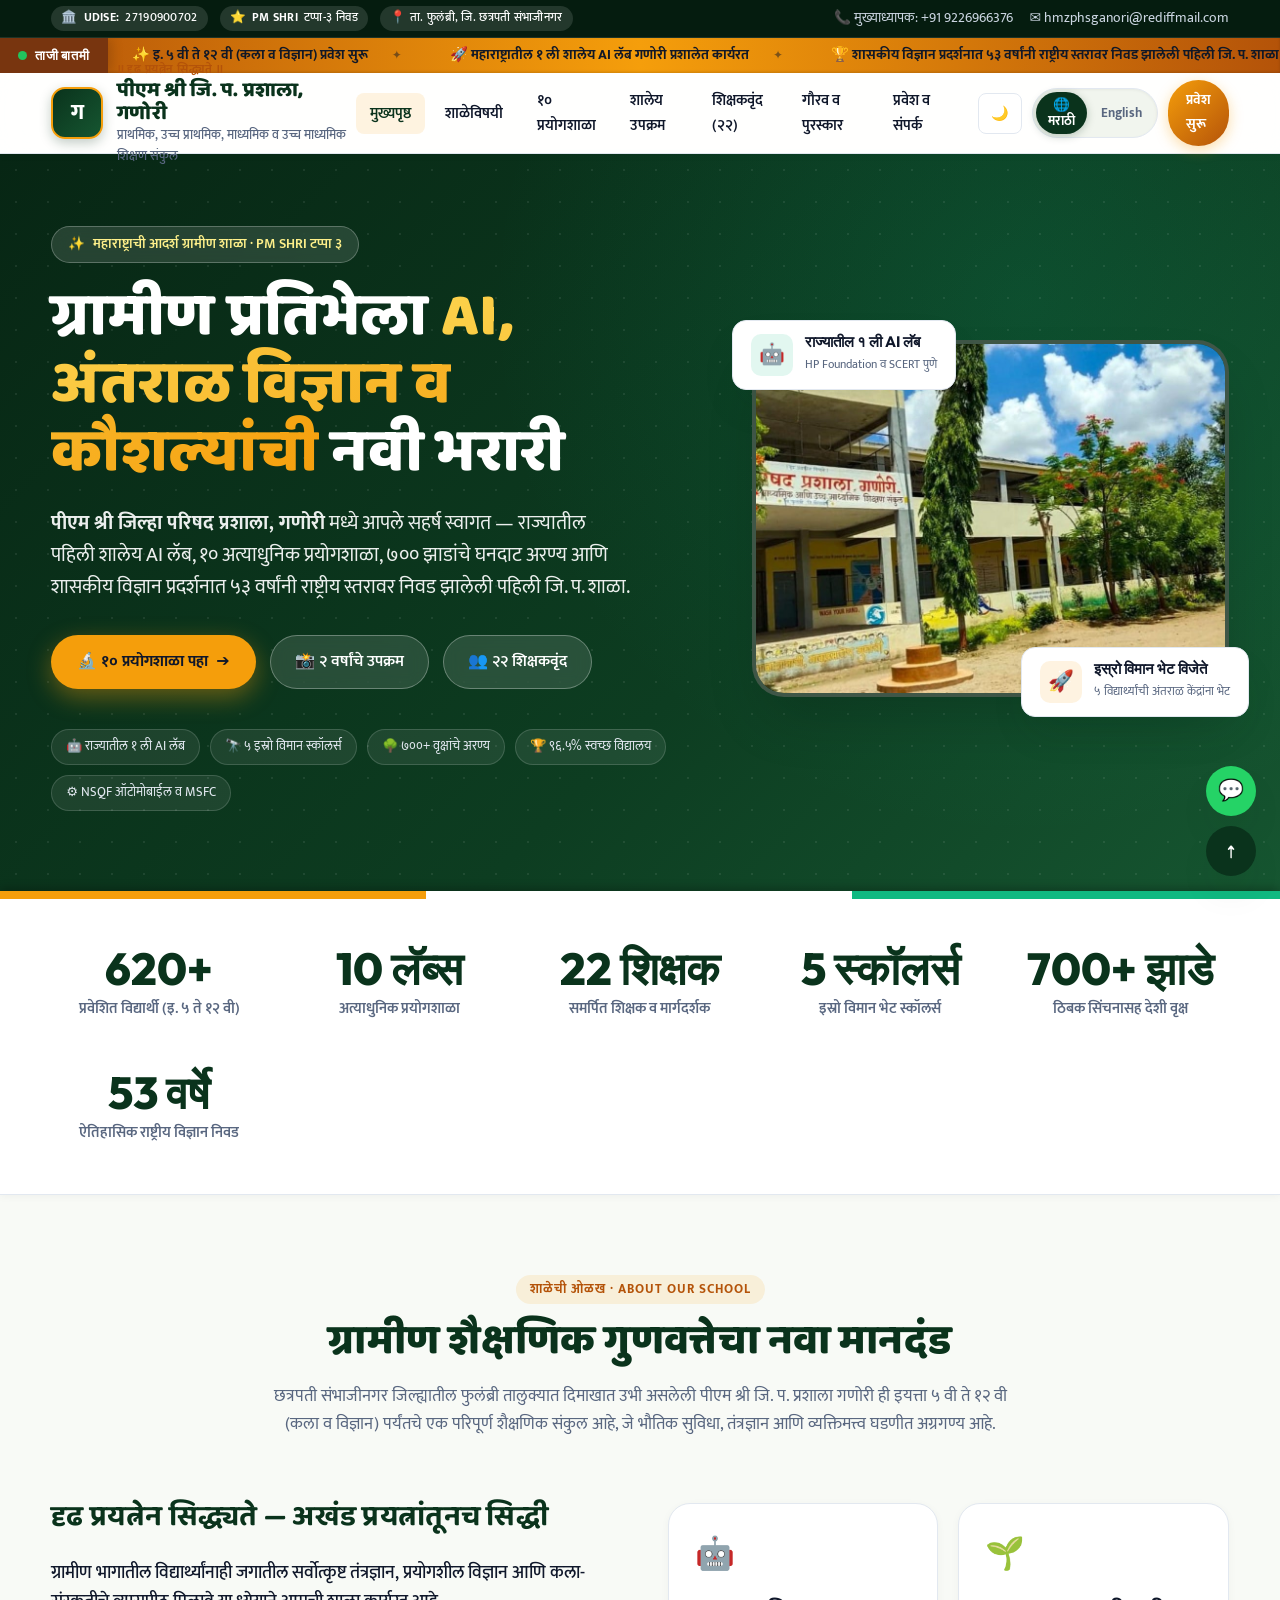
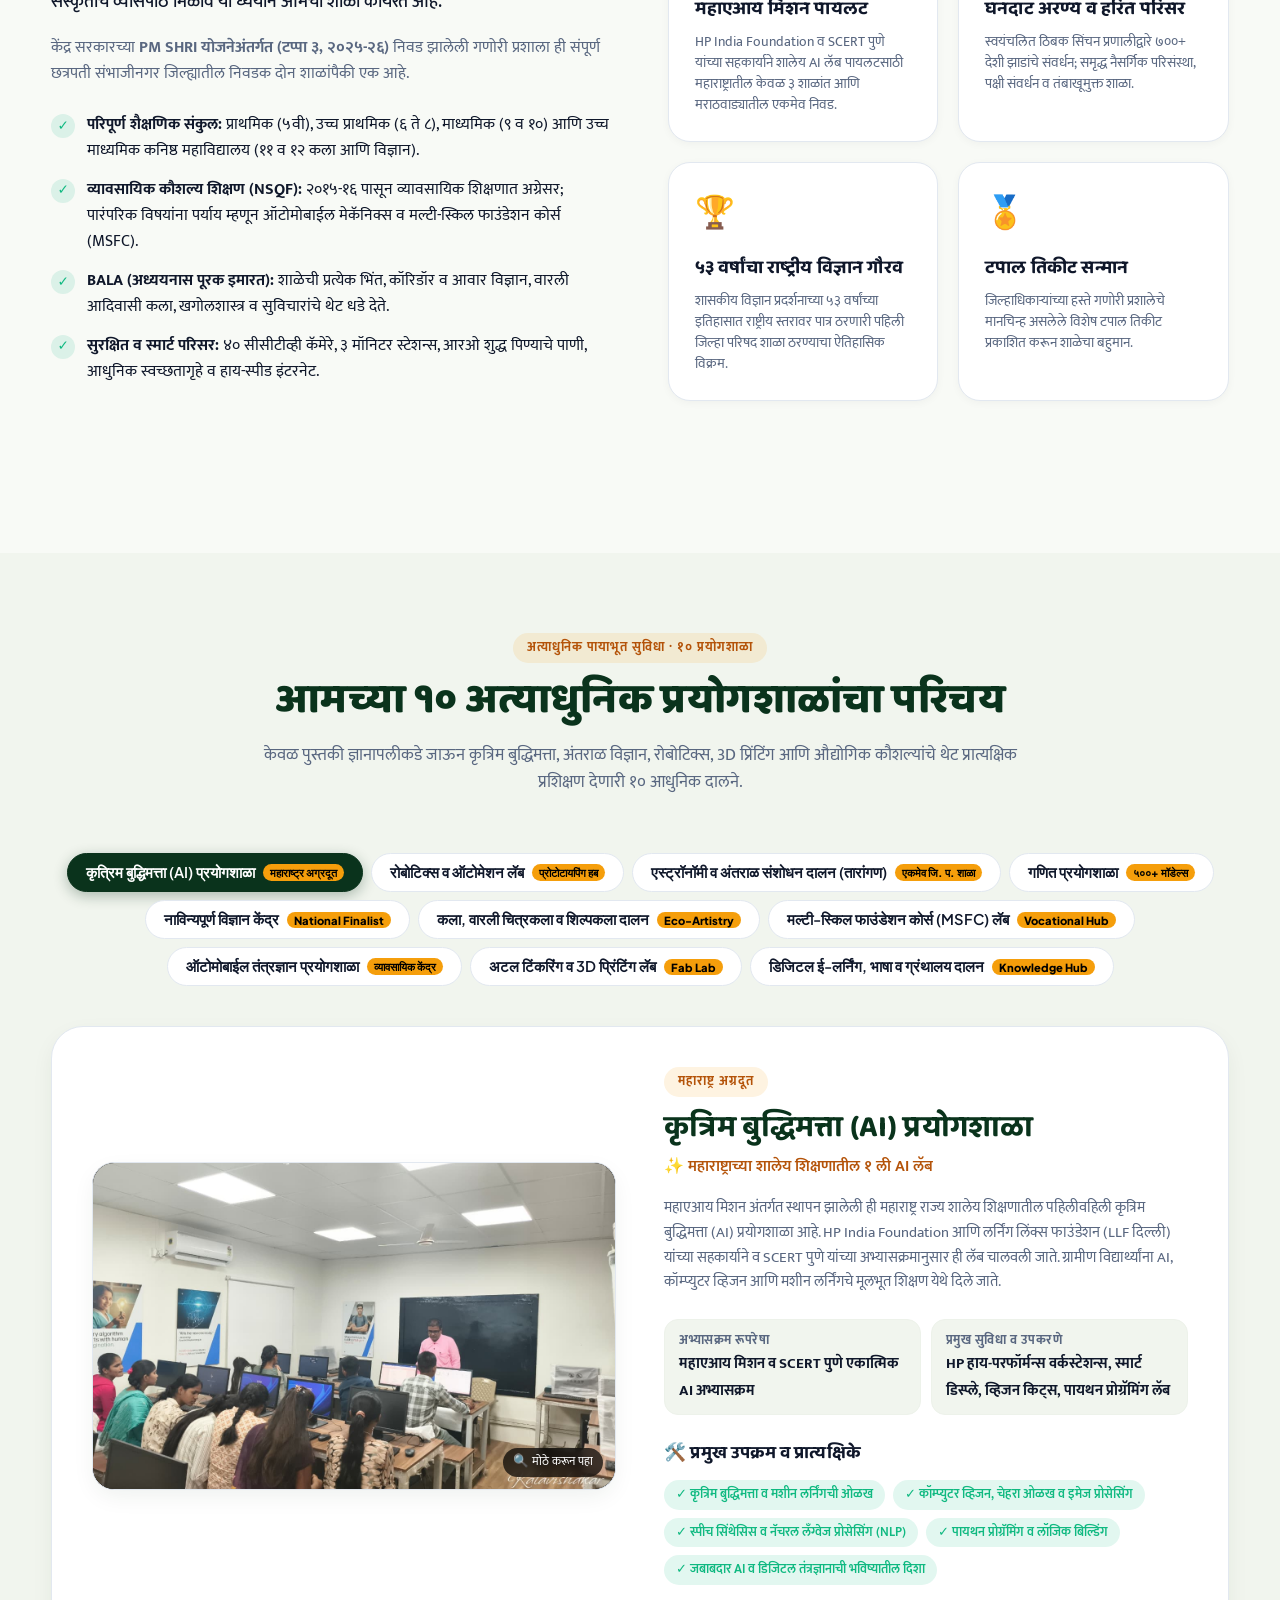
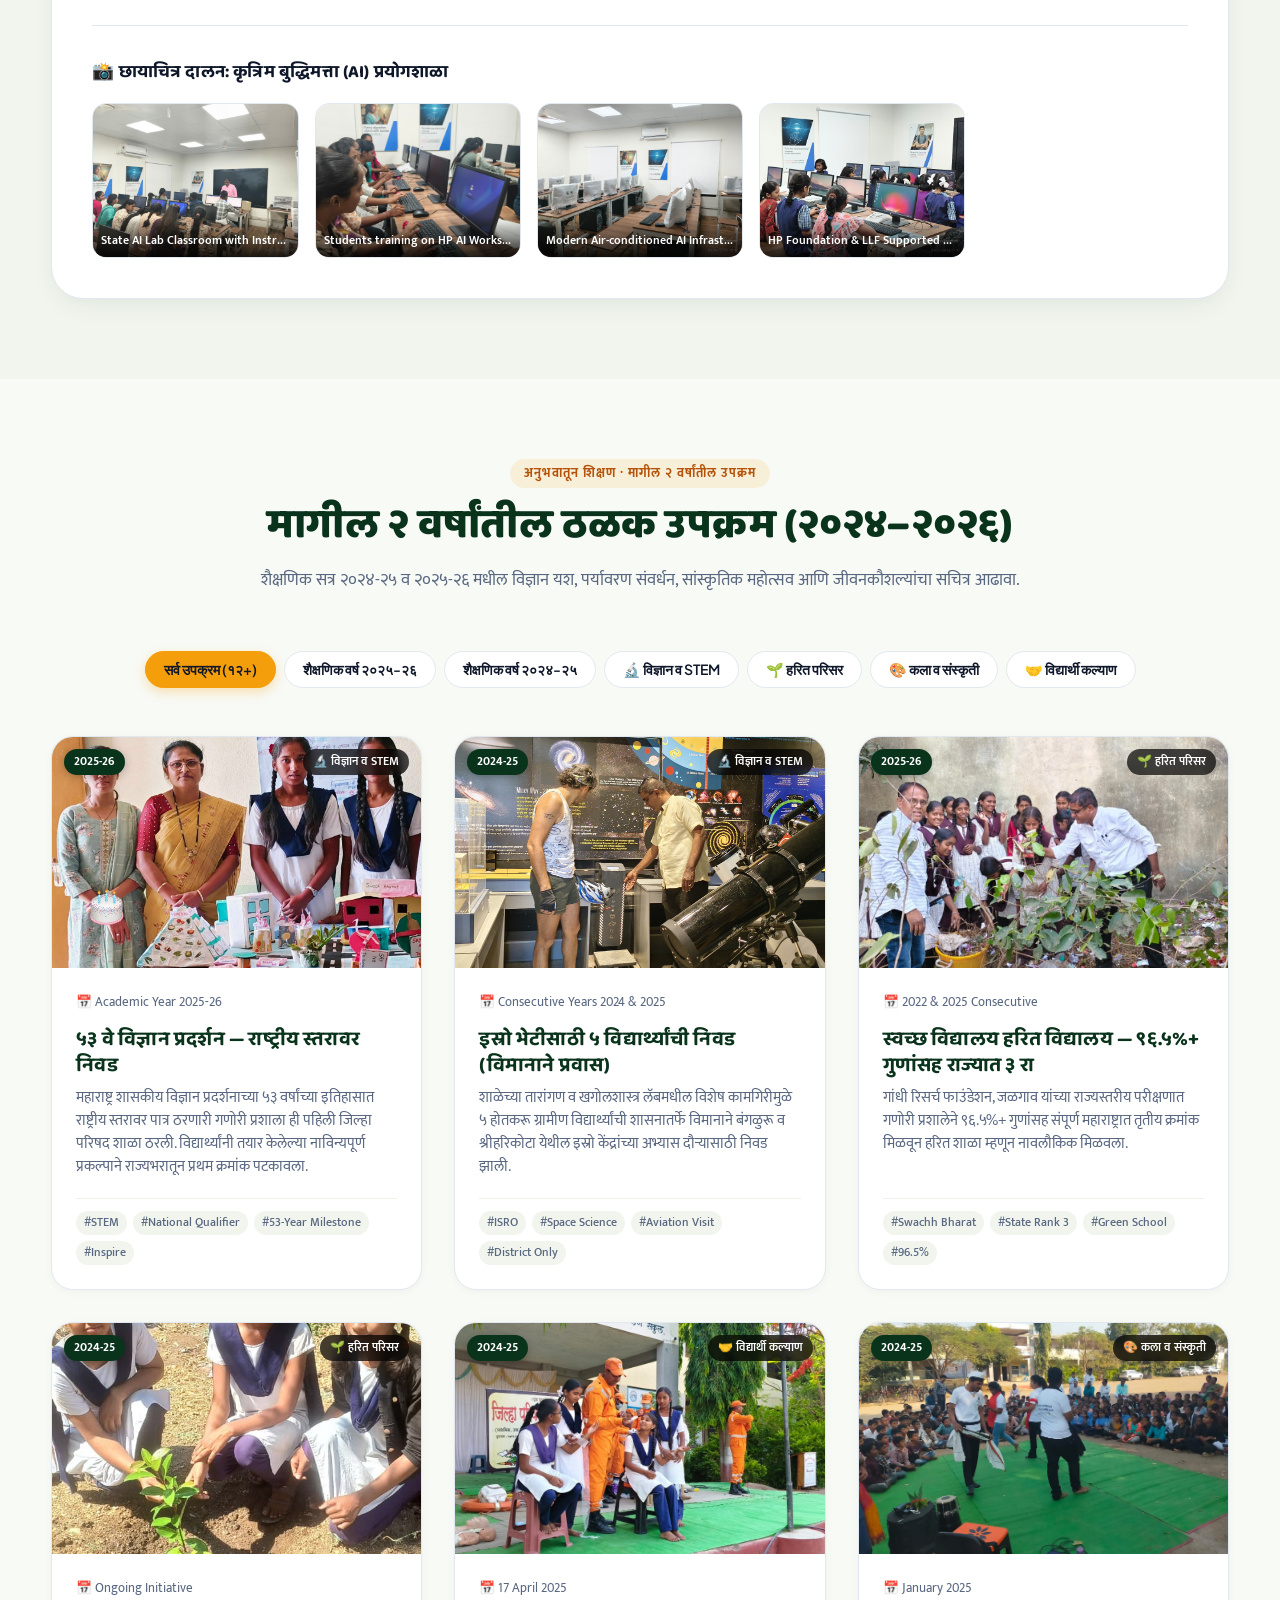
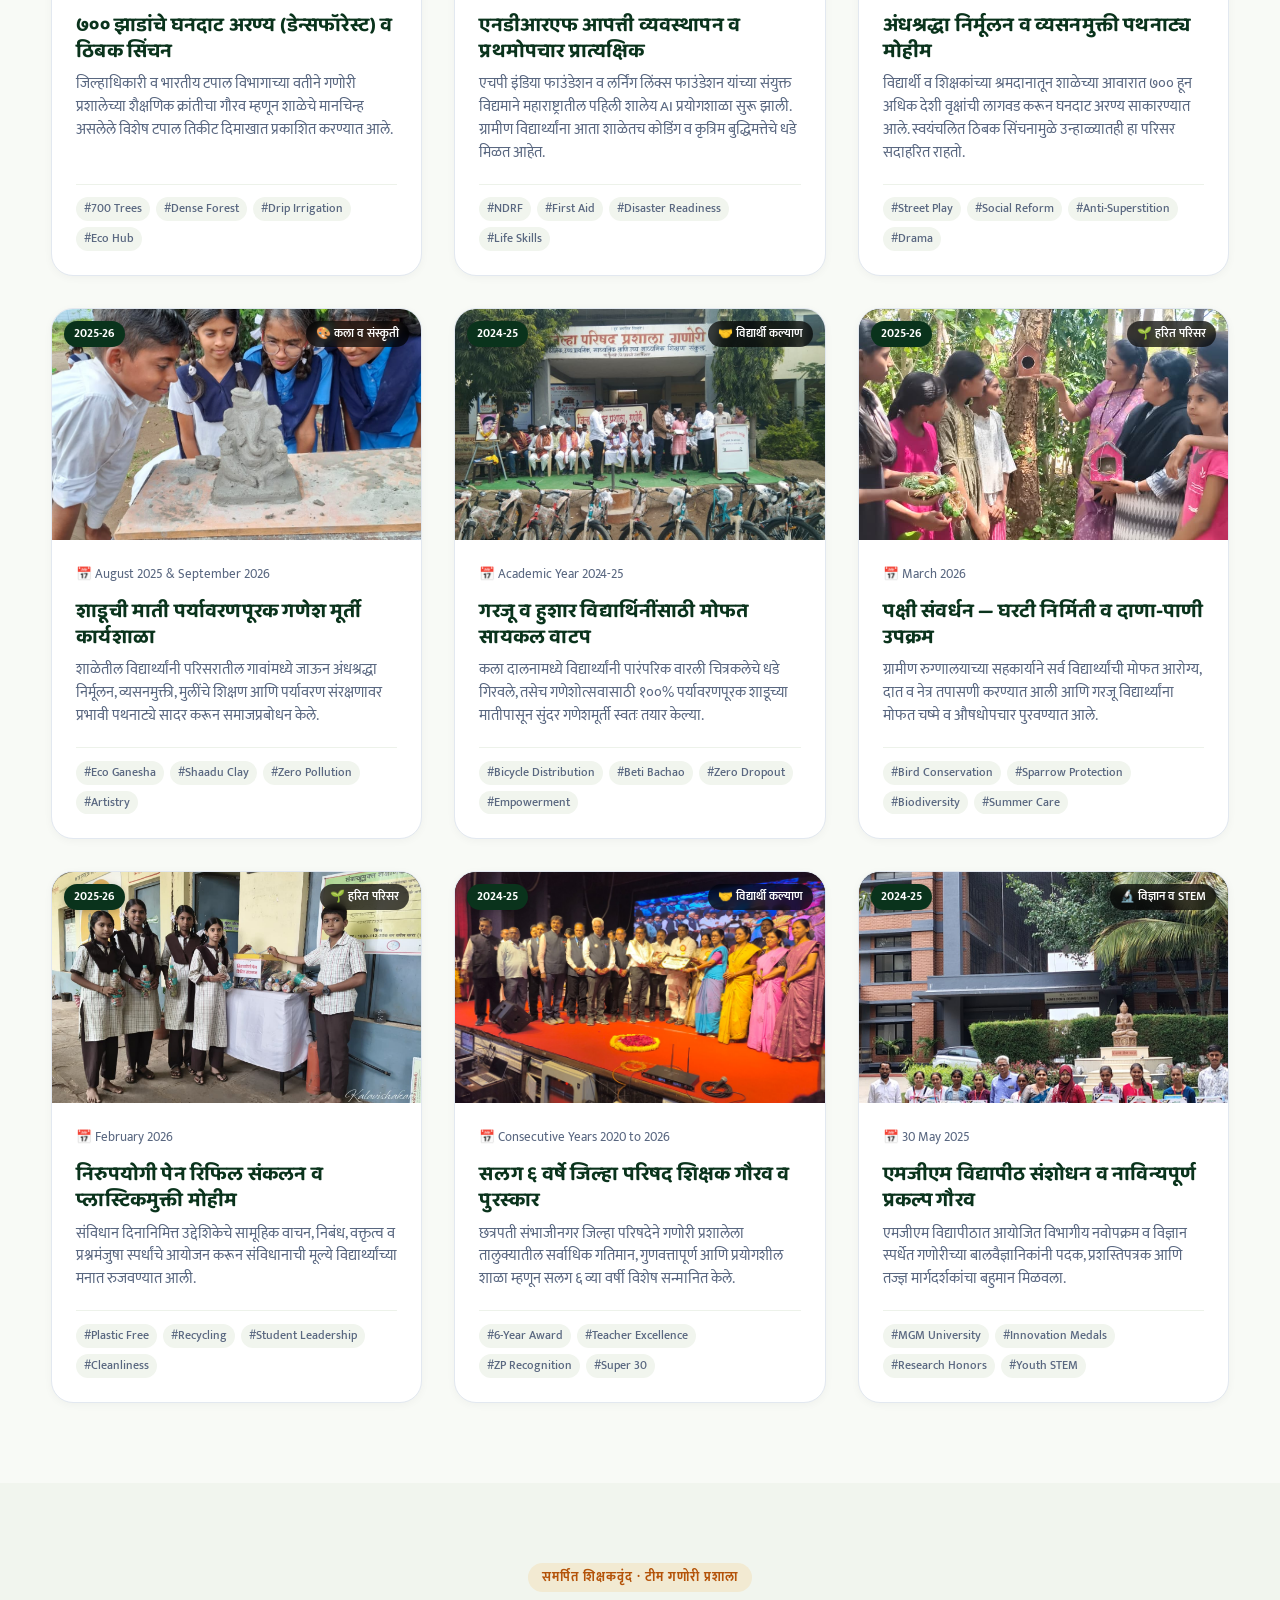
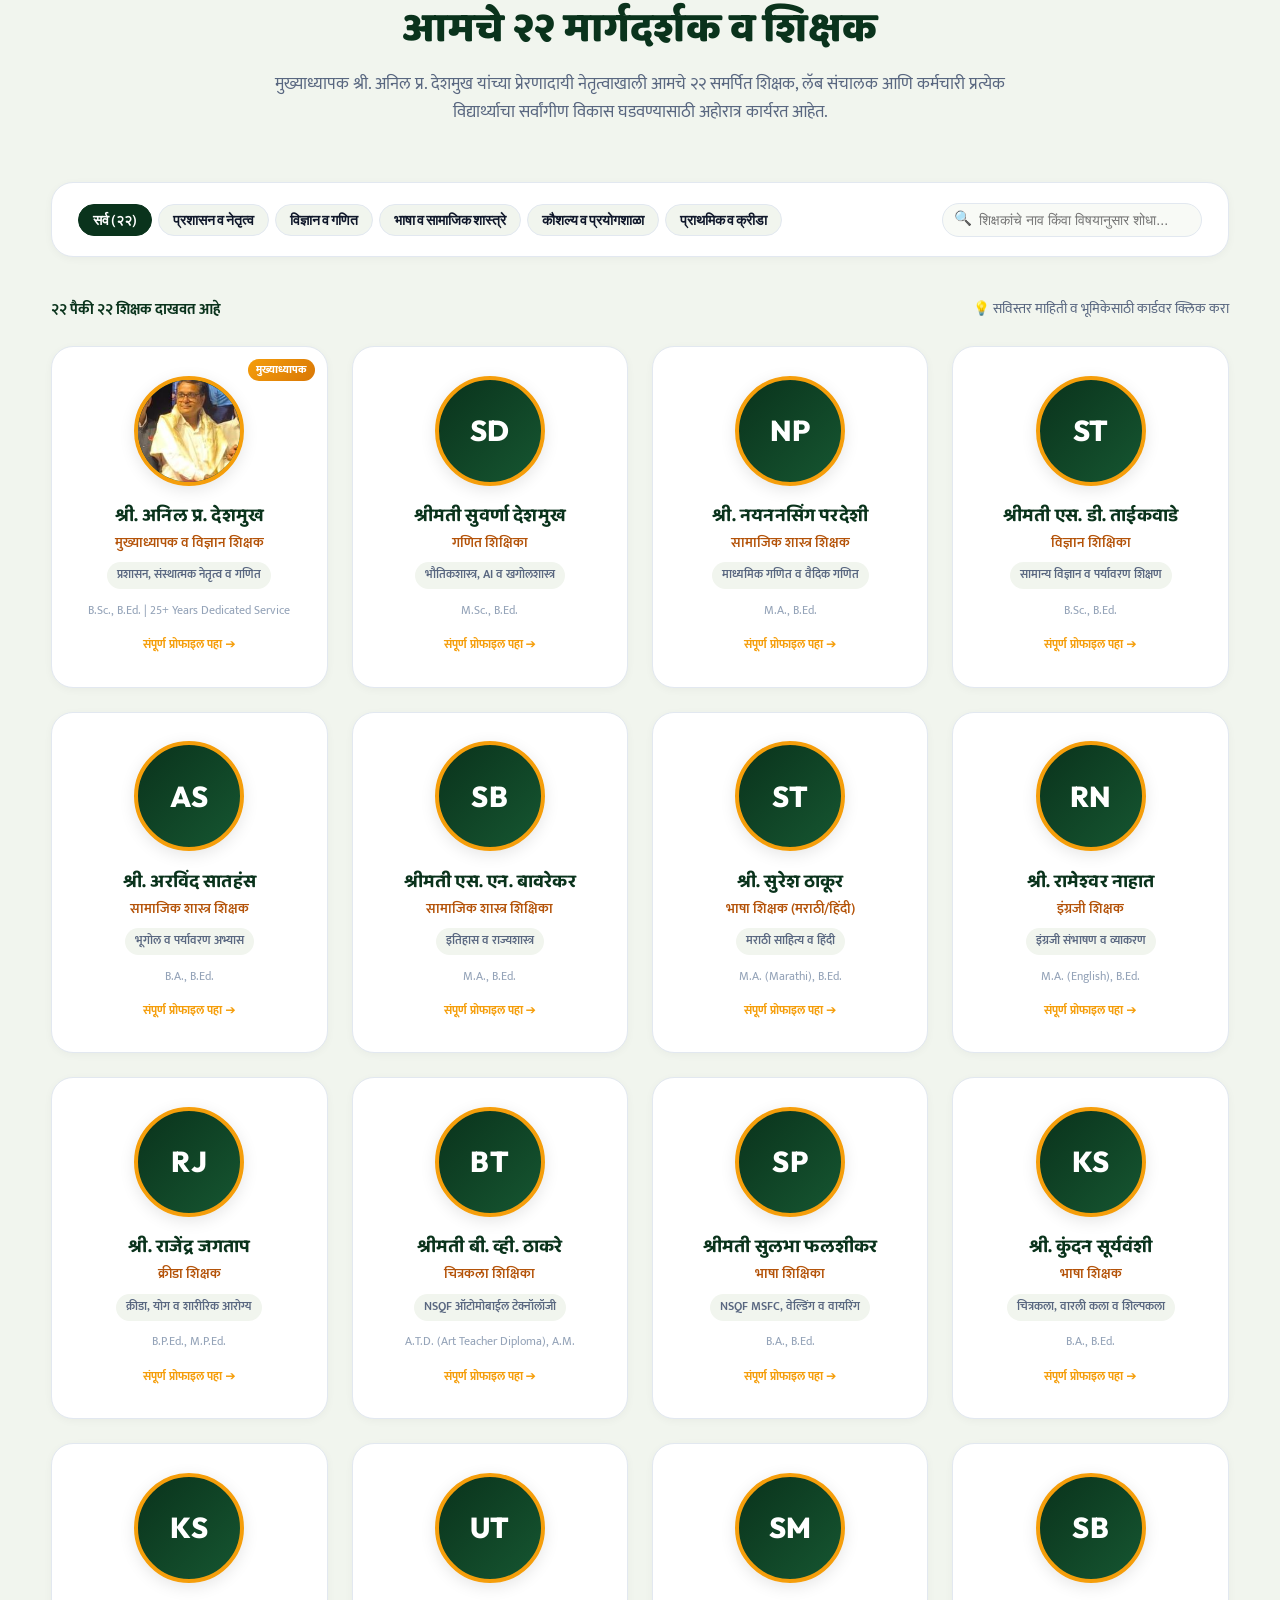
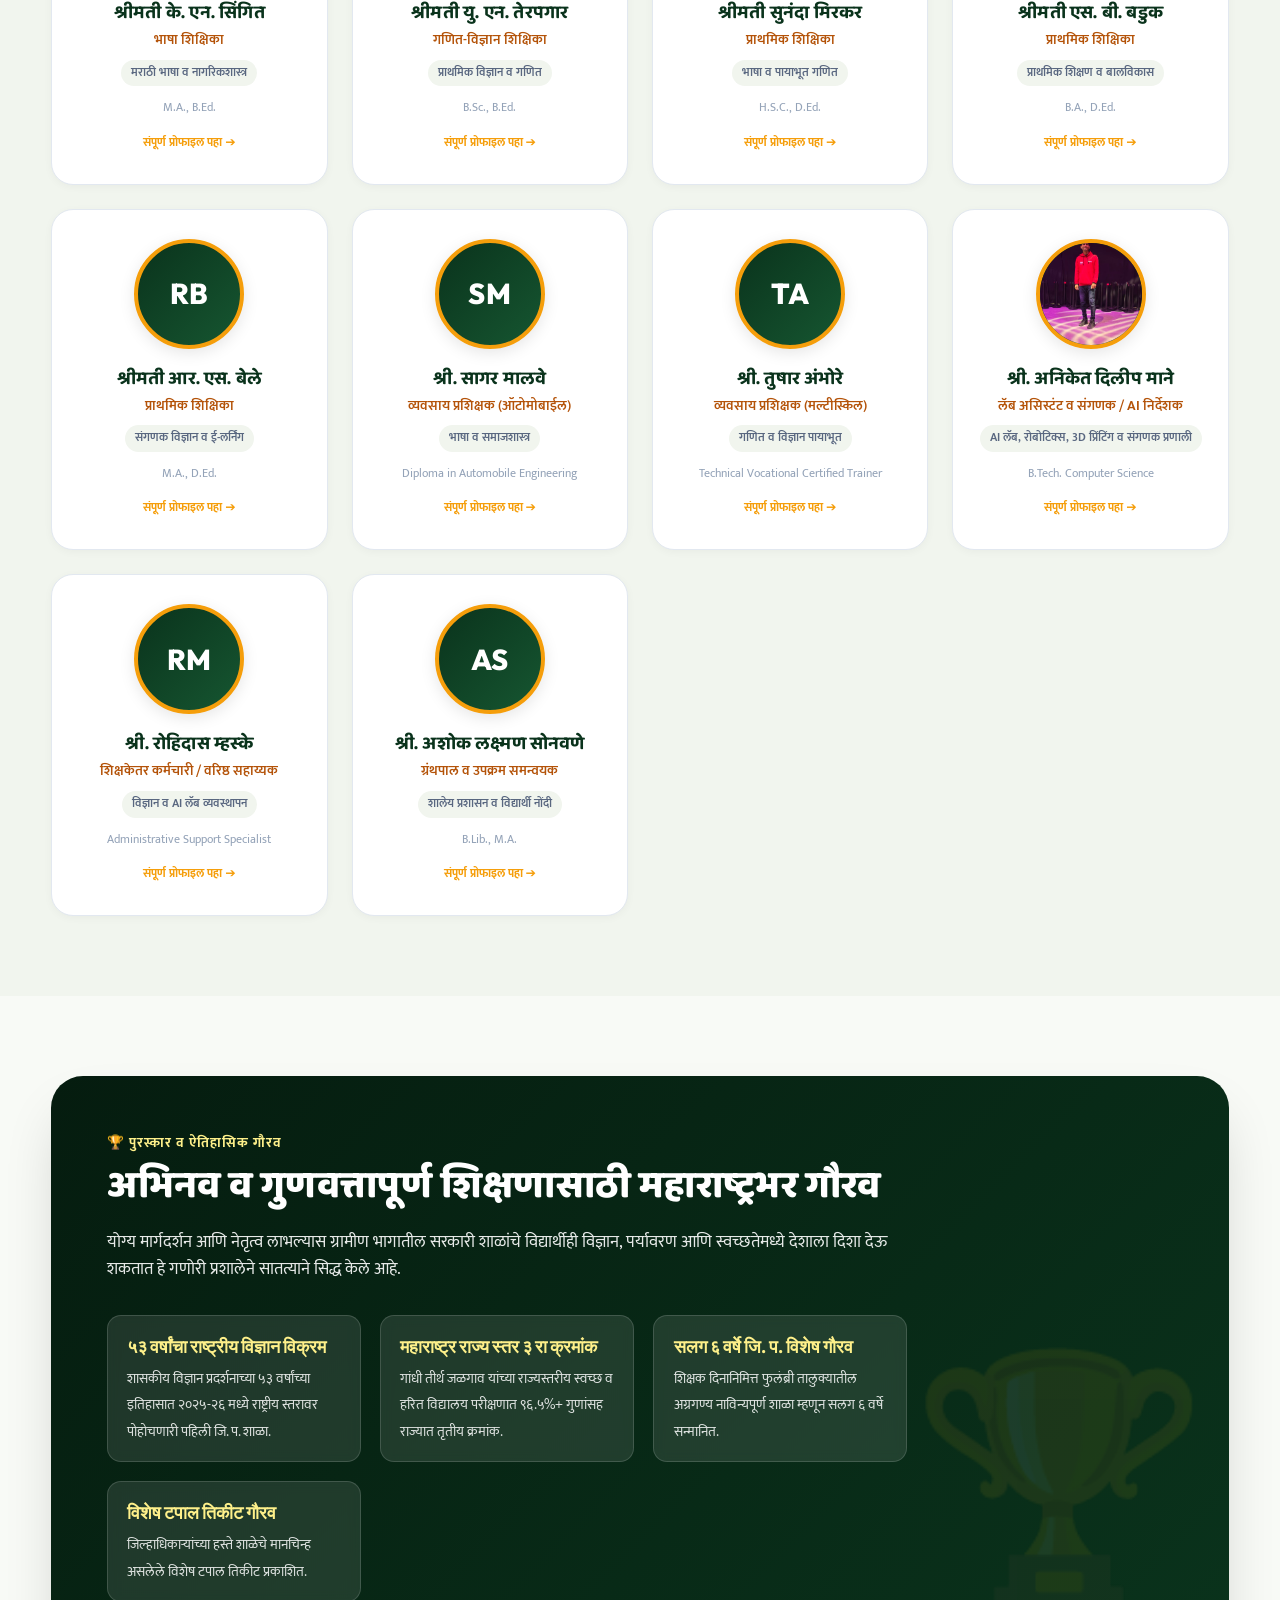
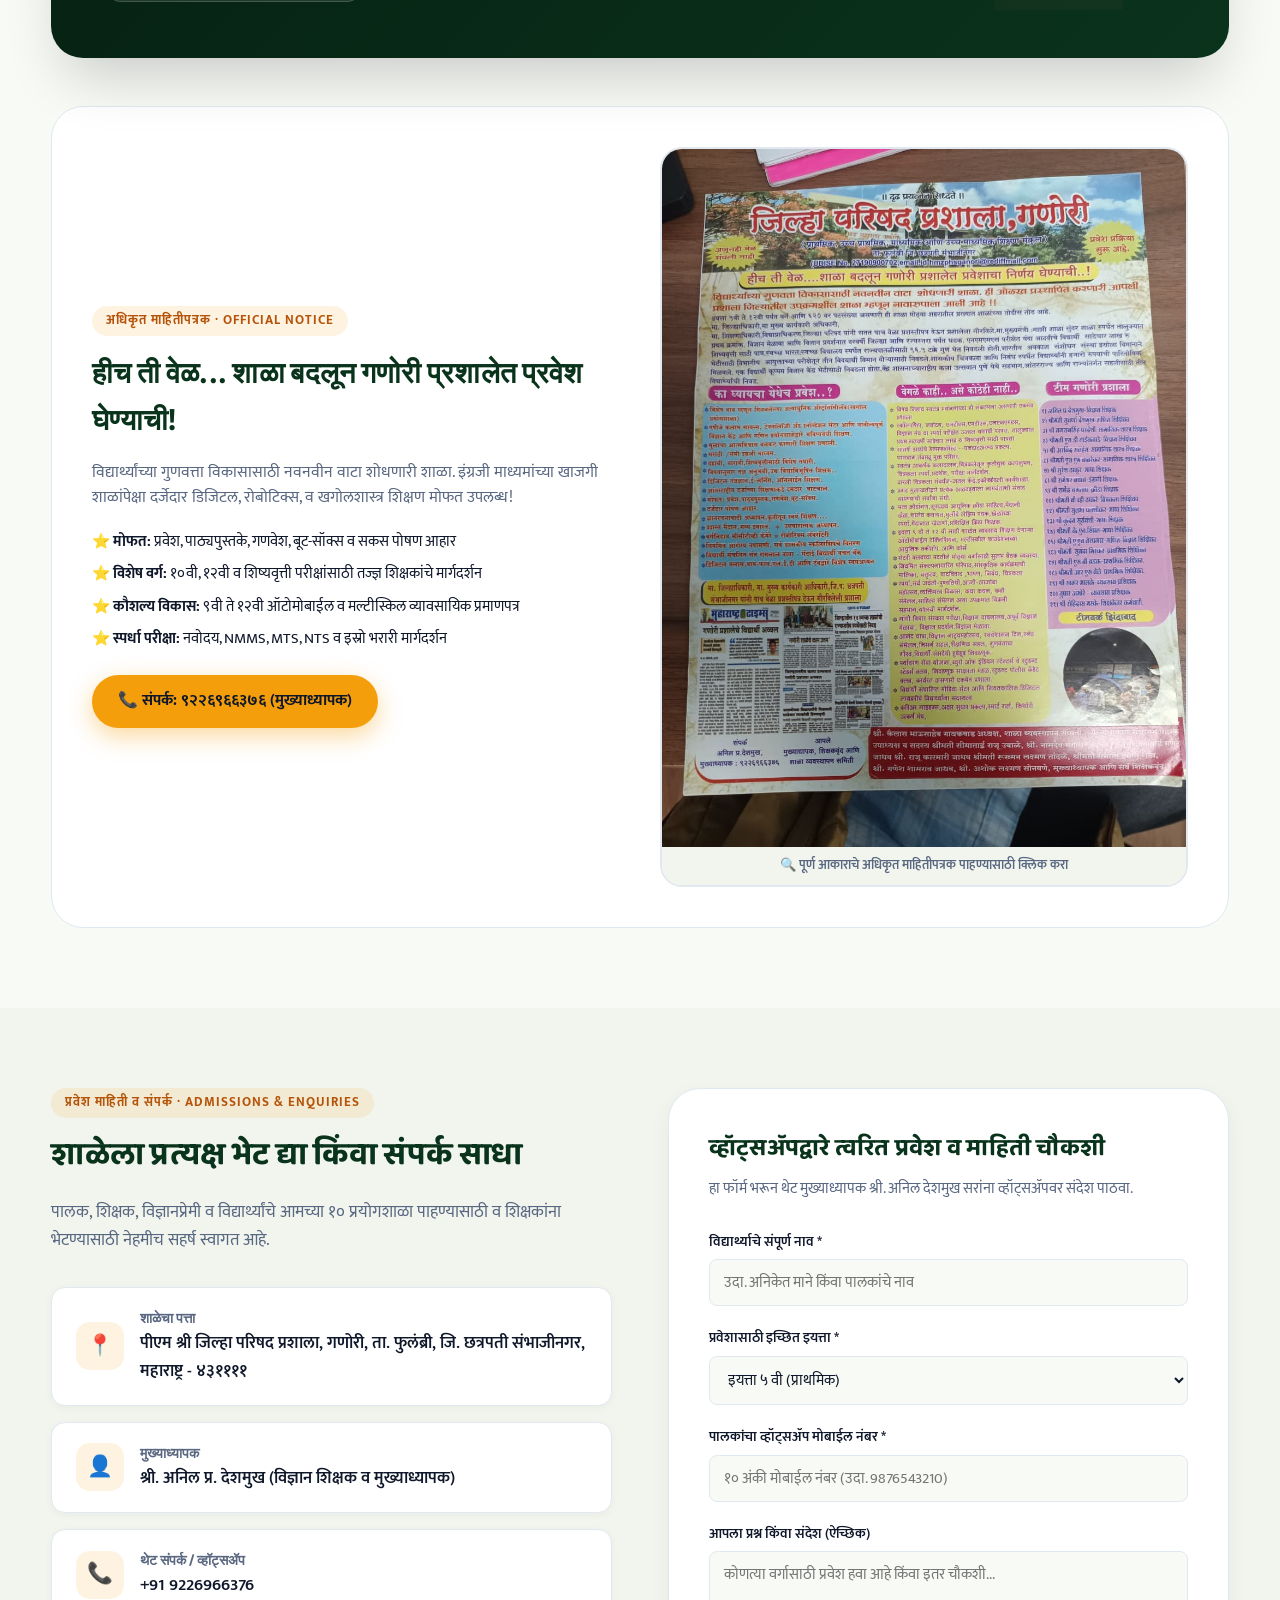
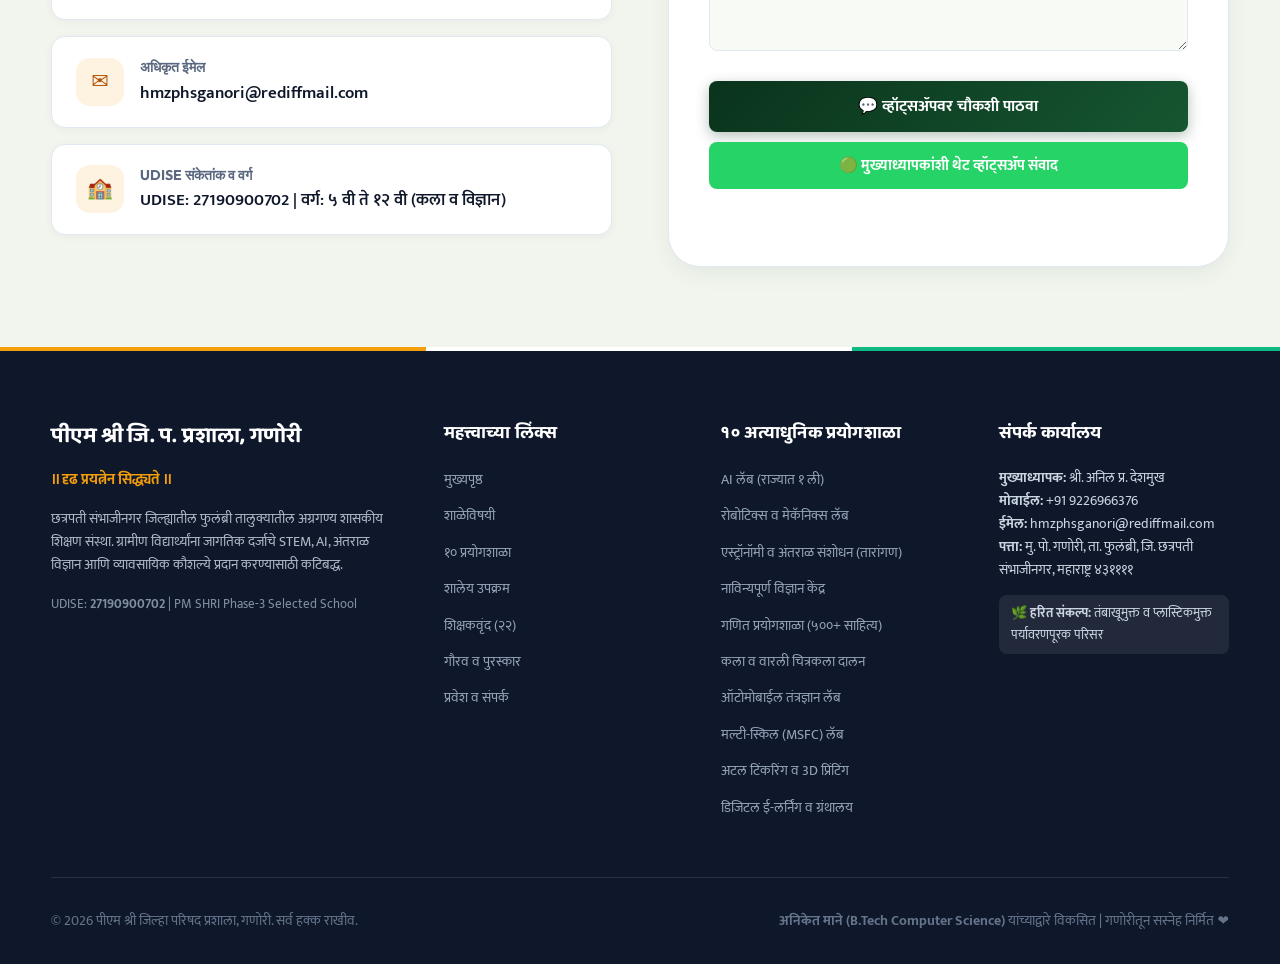
==== index.html @ 5e9af665 "🚀 Launch: PM SHRI ZP Prashala Ganori Official Portal 10 Advanced Labs | 22 Faculty Profiles | 2 Year" ====
<!DOCTYPE html>
<html lang="mr" data-theme="light">
<head>
  <meta charset="UTF-8">
  <meta name="viewport" content="width=device-width, initial-scale=1.0">
  <title>पीएम श्री जिल्हा परिषद प्रशाला, गणोरी | PM SHRI ZP Prashala, Ganori</title>
  
  <!-- SEO Meta Tags -->
  <meta name="description" content="पीएम श्री जिल्हा परिषद प्रशाला, गणोरी, ता. फुलंब्री, जि. छत्रपती संभाजीनगरचे अधिकृत संकेतस्थळ. महाराष्ट्रातील पहिली शालेय AI लॅब, १० अत्याधुनिक प्रयोगशाळा, ७०० झाडांचे घनदाट अरण्य आणि २२ तज्ज्ञ शिक्षकवृंद.">
  <meta name="keywords" content="PM SHRI Prashala Ganori, ZP School Ganori, AI Lab Maharashtra, Ganori School, Phulambri, Chhatrapati Sambhajinagar ZP School, 10 Labs, Astronomy Lab, Robotics Lab, पीएम श्री प्रशाला गणोरी">
  <meta name="author" content="PM SHRI ZP Prashala Ganori">
  
  <!-- Open Graph / Social Meta -->
  <meta property="og:title" content="पीएम श्री जिल्हा परिषद प्रशाला, गणोरी | PM SHRI ZP Prashala Ganori">
  <meta property="og:description" content="महाराष्ट्रातील १ ली शालेय AI लॅब, १० अत्याधुनिक प्रयोगशाळा, ७०० झाडांचे घनदाट अरण्य, २२ शिक्षक प्रोफाईल्स.">
  <meta property="og:image" content="images/school-campus-hero.jpg">
  <meta property="og:type" content="website">

  <!-- Favicon -->
  <link rel="icon" href="data:image/svg+xml,<svg xmlns=%22http://www.w3.org/2000/svg%22 viewBox=%220 0 100 100%22><text y=%22.9em%22 font-size=%2290%22>🏫</text></svg>">

  <!-- Stylesheet -->
  <link rel="stylesheet" href="css/style.css">
</head>
<body class="lang-mr">

  <!-- Top Notification & Affiliation Bar -->
  <div class="top-notice-bar">
    <div class="container top-notice-content">
      <div class="school-badges">
        <span class="school-badge-item">🏛️ <b>UDISE:</b> 27190900702</span>
        <span class="school-badge-item" data-i18n="top_pmshri">⭐ <b>PM SHRI</b> टप्पा-३ निवड</span>
        <span class="school-badge-item" data-i18n="top_location">📍 ता. फुलंब्री, जि. छत्रपती संभाजीनगर</span>
      </div>
      <div class="top-contacts">
        <a href="tel:+919226966376" data-i18n="top_hm_phone">📞 मुख्याध्यापक: +91 9226966376</a>
        <a href="mailto:hmzphsganori@rediffmail.com">✉️ hmzphsganori@rediffmail.com</a>
      </div>
    </div>
  </div>

  <!-- Live Announcement Ticker -->
  <aside class="ticker-wrap" aria-label="Announcements Ticker">
    <div class="ticker-label">
      <span class="ticker-pulse"></span>
      <span data-i18n="ticker_label">ताजी बातमी</span>
    </div>
    <div class="ticker-marquee" id="tickerMarquee">
      <!-- Injected via JavaScript -->
    </div>
  </aside>

  <!-- Main Sticky Header -->
  <header class="site-header" id="siteHeader">
    <div class="container nav-container">
      <a href="#home" class="brand-wrapper" aria-label="Ganori Prashala Home">
        <div class="brand-emblem">ग</div>
        <div class="brand-text">
          <span class="brand-motto" data-i18n="brand_motto">॥ दृढ प्रयत्नेन सिद्ध्यते ॥</span>
          <span class="brand-title" data-i18n="brand_title">पीएम श्री जि. प. प्रशाला, गणोरी</span>
          <span class="brand-sub" data-i18n="brand_sub">प्राथमिक, उच्च प्राथमिक, माध्यमिक व उच्च माध्यमिक शिक्षण संकुल</span>
        </div>
      </a>

      <!-- Desktop & Mobile Navigation Links -->
      <nav class="main-nav" id="mainNav" aria-label="Primary Navigation">
        <ul class="nav-links">
          <li><a href="#home" class="nav-link active" data-i18n="nav_home">मुख्यपृष्ठ</a></li>
          <li><a href="#about" class="nav-link" data-i18n="nav_about">शाळेविषयी</a></li>
          <li><a href="#labs" class="nav-link" data-i18n="nav_labs">१० प्रयोगशाळा</a></li>
          <li><a href="#activities" class="nav-link" data-i18n="nav_activities">उपक्रम</a></li>
          <li><a href="#staff" class="nav-link" data-i18n="nav_staff">शिक्षकवृंद (२२)</a></li>
          <li><a href="#awards" class="nav-link" data-i18n="nav_awards">गौरव</a></li>
          <li><a href="#contact" class="nav-link" data-i18n="nav_contact">संपर्क</a></li>
        </ul>

        <div class="header-actions">
          <button class="theme-toggle-btn" id="themeToggleBtn" aria-label="Toggle Color Theme" title="रंग थीम बदला (Light/Dark)">
            <span id="themeIcon">🌙</span>
          </button>

          <!-- Language Option Switcher (मराठी By Default) -->
          <div class="lang-switcher" id="langSwitcher" role="group" aria-label="भाषा पर्याय / Language Option">
            <button type="button" class="lang-opt-btn active" id="langBtnMr" data-lang="mr" aria-pressed="true" title="मराठी मध्ये पहा">
              🌐 मराठी
            </button>
            <button type="button" class="lang-opt-btn" id="langBtnEn" data-lang="en" aria-pressed="false" title="View in English">
              English
            </button>
          </div>

          <a href="#contact" class="btn-cta-admission" data-i18n="nav_admission">प्रवेश सुरू</a>
        </div>
      </nav>

      <!-- Mobile Menu Hamburger -->
      <button class="mobile-nav-toggle" id="mobileNavToggle" aria-label="Toggle Navigation Drawer" aria-expanded="false">
        ☰
      </button>
    </div>
  </header>

  <main>
    <!-- Hero Section -->
    <section class="hero-section" id="home">
      <div class="container hero-grid">
        <div class="hero-copy">
          <div class="hero-pill-badge" data-i18n="hero_badge">
            <span>✨</span> महाराष्ट्राची आदर्श ग्रामीण शाळा · PM SHRI टप्पा ३
          </div>
          <h1 class="hero-heading" data-i18n="hero_title">
            ग्रामीण प्रतिभेला <span class="text-gold">AI, अंतराळ विज्ञान व कौशल्यांची</span> नवी भरारी
          </h1>
          <p class="hero-subtitle" data-i18n="hero_desc">
            <b>पीएम श्री जिल्हा परिषद प्रशाला, गणोरी</b> मध्ये आपले सहर्ष स्वागत — राज्यातील पहिली शालेय AI लॅब, १० अत्याधुनिक प्रयोगशाळा, ७०० झाडांचे घनदाट अरण्य आणि शासकीय विज्ञान प्रदर्शनात ५३ वर्षांनी राष्ट्रीय स्तरावर निवड झालेली पहिली जि. प. शाळा.
          </p>

          <div class="hero-cta-group">
            <a href="#labs" class="btn-primary">
              <span data-i18n="hero_btn_labs">🔬 १० प्रयोगशाळा पहा</span>
              <span>➔</span>
            </a>
            <a href="#activities" class="btn-secondary">
              <span data-i18n="hero_btn_activities">📸 २ वर्षांचे उपक्रम</span>
            </a>
            <a href="#staff" class="btn-secondary">
              <span data-i18n="hero_btn_staff">👥 २२ शिक्षकवृंद</span>
            </a>
          </div>

          <div class="hero-highlight-chips">
            <span class="hero-chip" data-i18n="hero_chip_1">🤖 राज्यातील १ ली AI लॅब</span>
            <span class="hero-chip" data-i18n="hero_chip_2">🔭 ५ इस्रो विमान स्कॉलर्स</span>
            <span class="hero-chip" data-i18n="hero_chip_3">🌳 ७००+ वृक्षांचे अरण्य</span>
            <span class="hero-chip" data-i18n="hero_chip_4">🏆 ९६.५% स्वच्छ विद्यालय</span>
            <span class="hero-chip" data-i18n="hero_chip_5">⚙️ NSQF ऑटोमोबाईल व MSFC</span>
          </div>
        </div>

        <div class="hero-visual">
          <div class="hero-image-card">
            <img src="images/school-campus-hero.jpg" alt="हिरवेगार कॅम्पस - पीएम श्री जि. प. प्रशाला गणोरी" loading="eager">
          </div>

          <!-- Floating Badges -->
          <div class="hero-float-badge badge-top-left">
            <div class="float-badge-icon bg-emerald-icon">🤖</div>
            <div class="float-badge-content">
              <strong data-i18n="hero_badge_float1_title">राज्यातील १ ली AI लॅब</strong>
              <small data-i18n="hero_badge_float1_sub">HP Foundation व SCERT पुणे</small>
            </div>
          </div>

          <div class="hero-float-badge badge-bottom-right">
            <div class="float-badge-icon bg-accent-icon">🚀</div>
            <div class="float-badge-content">
              <strong data-i18n="hero_badge_float2_title">इस्रो विमान भेट विजेते</strong>
              <small data-i18n="hero_badge_float2_sub">५ विद्यार्थ्यांची अंतराळ केंद्रांना भेट</small>
            </div>
          </div>
        </div>
      </div>
      <div class="hero-tricolor-accent"></div>
    </section>

    <!-- Key Statistics Strip -->
    <section class="stats-strip" aria-label="Key School Statistics">
      <div class="container stats-grid">
        <div class="stat-item">
          <div class="stat-number" data-count="620" data-suffix="+">0</div>
          <div class="stat-label" data-i18n="stat_label_1">प्रवेशित विद्यार्थी (इ. ५ ते १२ वी)</div>
        </div>
        <div class="stat-item">
          <div class="stat-number" data-count="10" data-suffix=" लॅब्स">0</div>
          <div class="stat-label" data-i18n="stat_label_2">अत्याधुनिक प्रयोगशाळा</div>
        </div>
        <div class="stat-item">
          <div class="stat-number" data-count="22" data-suffix=" शिक्षक">0</div>
          <div class="stat-label" data-i18n="stat_label_3">समर्पित शिक्षक व मार्गदर्शक</div>
        </div>
        <div class="stat-item">
          <div class="stat-number" data-count="5" data-suffix=" स्कॉलर्स">0</div>
          <div class="stat-label" data-i18n="stat_label_4">इस्रो विमान भेट स्कॉलर्स</div>
        </div>
        <div class="stat-item">
          <div class="stat-number" data-count="700" data-suffix="+ झाडे">0</div>
          <div class="stat-label" data-i18n="stat_label_5">ठिबक सिंचनासह देशी वृक्ष</div>
        </div>
        <div class="stat-item">
          <div class="stat-number" data-count="53" data-suffix=" वर्षे">0</div>
          <div class="stat-label" data-i18n="stat_label_6">ऐतिहासिक राष्ट्रीय विज्ञान निवड</div>
        </div>
      </div>
    </section>

    <!-- About School Section -->
    <section class="section" id="about">
      <div class="container">
        <div class="section-header">
          <span class="section-tag" data-i18n="about_tag">शाळेची ओळख · About Our School</span>
          <h2 class="section-title" data-i18n="about_title">ग्रामीण शैक्षणिक गुणवत्तेचा नवा मानदंड</h2>
          <p class="section-description" data-i18n="about_desc">
            छत्रपती संभाजीनगर जिल्ह्यातील फुलंब्री तालुक्यात दिमाखात उभी असलेली पीएम श्री जि. प. प्रशाला गणोरी ही इयत्ता ५ वी ते १२ वी (कला व विज्ञान) पर्यंतचे एक परिपूर्ण शैक्षणिक संकुल आहे, जे भौतिक सुविधा, तंत्रज्ञान आणि व्यक्तिमत्त्व घडणीत अग्रगण्य आहे.
          </p>
        </div>

        <div class="about-grid">
          <div class="about-text">
            <h3 data-i18n="about_h3">दृढ प्रयत्नेन सिद्ध्यते — अखंड प्रयत्नांतूनच सिद्धी</h3>
            <p class="about-lead" data-i18n="about_lead">
              ग्रामीण भागातील विद्यार्थ्यांनाही जगातील सर्वोत्कृष्ट तंत्रज्ञान, प्रयोगशील विज्ञान आणि कला-संस्कृतीचे व्यासपीठ मिळावे या ध्येयाने आमची शाळा कार्यरत आहे.
            </p>
            <p style="color:var(--text-muted); margin-bottom: 1rem;" data-i18n="about_pmshri">
              केंद्र सरकारच्या <b>PM SHRI योजनेअंतर्गत (टप्पा ३, २०२५-२६)</b> निवड झालेली गणोरी प्रशाला ही संपूर्ण छत्रपती संभाजीनगर जिल्ह्यातील निवडक दोन शाळांपैकी एक आहे.
            </p>
            <ul class="about-features-list">
              <li class="about-feature-item">
                <span class="feature-check-icon">✓</span>
                <div data-i18n="about_feat_1">
                  <strong>परिपूर्ण शैक्षणिक संकुल:</strong> प्राथमिक (५वी), उच्च प्राथमिक (६ ते ८), माध्यमिक (९ व १०) आणि उच्च माध्यमिक कनिष्ठ महाविद्यालय (११ व १२ कला आणि विज्ञान).
                </div>
              </li>
              <li class="about-feature-item">
                <span class="feature-check-icon">✓</span>
                <div data-i18n="about_feat_2">
                  <strong>व्यावसायिक कौशल्य शिक्षण (NSQF):</strong> २०१५-१६ पासून व्यावसायिक शिक्षणात अग्रेसर; पारंपरिक विषयांना पर्याय म्हणून ऑटोमोबाईल मेकॅनिक्स व मल्टी-स्किल फाउंडेशन कोर्स (MSFC).
                </div>
              </li>
              <li class="about-feature-item">
                <span class="feature-check-icon">✓</span>
                <div data-i18n="about_feat_3">
                  <strong>BALA (अध्ययनास पूरक इमारत):</strong> शाळेची प्रत्येक भिंत, कॉरिडॉर व आवार विज्ञान, वारली आदिवासी कला, खगोलशास्त्र व सुविचारांचे थेट धडे देते.
                </div>
              </li>
              <li class="about-feature-item">
                <span class="feature-check-icon">✓</span>
                <div data-i18n="about_feat_4">
                  <strong>सुरक्षित व स्मार्ट परिसर:</strong> ४० सीसीटीव्ही कॅमेरे, ३ मॉनिटर स्टेशन्स, आरओ शुद्ध पिण्याचे पाणी, आधुनिक स्वच्छतागृहे व हाय-स्पीड इंटरनेट.
                </div>
              </li>
            </ul>
          </div>

          <div class="about-cards-column">
            <div class="highlight-metric-card">
              <div class="highlight-icon">🤖</div>
              <h4 data-i18n="about_card1_title">महाएआय मिशन पायलट</h4>
              <p data-i18n="about_card1_desc">HP India Foundation व SCERT पुणे यांच्या सहकार्याने शालेय AI लॅब पायलटसाठी महाराष्ट्रातील केवळ ३ शाळांत आणि मराठवाड्यातील एकमेव निवड.</p>
            </div>
            <div class="highlight-metric-card">
              <div class="highlight-icon">🌱</div>
              <h4 data-i18n="about_card2_title">घनदाट अरण्य व हरित परिसर</h4>
              <p data-i18n="about_card2_desc">स्वयंचलित ठिबक सिंचन प्रणालीद्वारे ७००+ देशी झाडांचे संवर्धन; समृद्ध नैसर्गिक परिसंस्था, पक्षी संवर्धन व तंबाखूमुक्त शाळा.</p>
            </div>
            <div class="highlight-metric-card">
              <div class="highlight-icon">🏆</div>
              <h4 data-i18n="about_card3_title">५३ वर्षांचा राष्ट्रीय विज्ञान गौरव</h4>
              <p data-i18n="about_card3_desc">शासकीय विज्ञान प्रदर्शनाच्या ५३ वर्षांच्या इतिहासात राष्ट्रीय स्तरावर पात्र ठरणारी पहिली जिल्हा परिषद शाळा ठरण्याचा ऐतिहासिक विक्रम.</p>
            </div>
            <div class="highlight-metric-card">
              <div class="highlight-icon">🏅</div>
              <h4 data-i18n="about_card4_title">टपाल तिकीट सन्मान</h4>
              <p data-i18n="about_card4_desc">जिल्हाधिकाऱ्यांच्या हस्ते गणोरी प्रशालेचे मानचिन्ह असलेले विशेष टपाल तिकीट प्रकाशित करून शाळेचा बहुमान.</p>
            </div>
          </div>
        </div>
      </div>
    </section>

    <!-- 10 Advanced Laboratories Section -->
    <section class="section section-alt" id="labs">
      <div class="container">
        <div class="section-header">
          <span class="section-tag" data-i18n="labs_tag">अत्याधुनिक पायाभूत सुविधा · १० प्रयोगशाळा</span>
          <h2 class="section-title" data-i18n="labs_title">आमच्या १० अत्याधुनिक प्रयोगशाळांचा परिचय</h2>
          <p class="section-description" data-i18n="labs_desc">
            केवळ पुस्तकी ज्ञानापलीकडे जाऊन कृत्रिम बुद्धिमत्ता, अंतराळ विज्ञान, रोबोटिक्स, 3D प्रिंटिंग आणि औद्योगिक कौशल्यांचे थेट प्रात्यक्षिक प्रशिक्षण देणारी १० आधुनिक दालने.
          </p>
        </div>

        <!-- Labs Navigation Tabs -->
        <div class="labs-nav-tabs" id="labsNavTabs" role="tablist">
          <!-- Injected via JavaScript -->
        </div>

        <!-- Active Lab View Container -->
        <div class="lab-content-wrapper" id="labActiveView">
          <!-- Injected via JavaScript -->
        </div>
      </div>
    </section>

    <!-- Activities Showcase (Last 2 Years: 2024-2026) -->
    <section class="section" id="activities">
      <div class="container">
        <div class="section-header">
          <span class="section-tag" data-i18n="act_tag">अनुभवातून शिक्षण · मागील २ वर्षांतील उपक्रम</span>
          <h2 class="section-title" data-i18n="act_title">मागील २ वर्षांतील ठळक उपक्रम (२०२४–२०२६)</h2>
          <p class="section-description" data-i18n="act_desc">
            शैक्षणिक सत्र २०२४-२५ व २०२५-२६ मधील विज्ञान यश, पर्यावरण संवर्धन, सांस्कृतिक महोत्सव आणि जीवनकौशल्यांचा सचित्र आढावा.
          </p>
        </div>

        <!-- Activity Filter Pills -->
        <div class="activities-filter-bar">
          <button class="activity-filter-btn active" data-filter="all" data-i18n="act_filter_all">सर्व उपक्रम (१२+)</button>
          <button class="activity-filter-btn" data-filter="2025-26" data-i18n="act_filter_2025">शैक्षणिक वर्ष २०२५-२६</button>
          <button class="activity-filter-btn" data-filter="2024-25" data-i18n="act_filter_2024">शैक्षणिक वर्ष २०२४-२५</button>
          <button class="activity-filter-btn" data-filter="science" data-i18n="act_filter_sci">🔬 विज्ञान व STEM</button>
          <button class="activity-filter-btn" data-filter="green" data-i18n="act_filter_green">🌱 हरित परिसर</button>
          <button class="activity-filter-btn" data-filter="arts" data-i18n="act_filter_arts">🎨 कला व संस्कृती</button>
          <button class="activity-filter-btn" data-filter="welfare" data-i18n="act_filter_welfare">🤝 विद्यार्थी कल्याण</button>
        </div>

        <!-- Activities Cards Grid -->
        <div class="activities-cards-grid" id="activitiesCardsGrid">
          <!-- Injected via JavaScript -->
        </div>
      </div>
    </section>

    <!-- Faculty & Staff Directory (22 Profiles) -->
    <section class="section section-alt" id="staff">
      <div class="container">
        <div class="section-header">
          <span class="section-tag" data-i18n="staff_tag">समर्पित शिक्षकवृंद · टीम गणोरी प्रशाला</span>
          <h2 class="section-title" data-i18n="staff_title">आमचे २२ मार्गदर्शक व शिक्षक</h2>
          <p class="section-description" data-i18n="staff_desc">
            मुख्याध्यापक श्री. अनिल प्र. देशमुख यांच्या प्रेरणादायी नेतृत्वाखाली आमचे २२ समर्पित शिक्षक, लॅब संचालक आणि कर्मचारी प्रत्येक विद्यार्थ्याचा सर्वांगीण विकास घडवण्यासाठी अहोरात्र कार्यरत आहेत.
          </p>
        </div>

        <!-- Staff Filter and Search Controls -->
        <div class="staff-filter-controls">
          <div class="staff-category-tabs" id="staffCategoryTabs">
            <button class="staff-cat-btn active" data-cat="all" data-i18n="staff_tab_all">सर्व (२२)</button>
            <button class="staff-cat-btn" data-cat="leadership" data-i18n="staff_tab_lead">प्रशासन व नेतृत्व</button>
            <button class="staff-cat-btn" data-cat="stem" data-i18n="staff_tab_stem">विज्ञान व गणित</button>
            <button class="staff-cat-btn" data-cat="humanities" data-i18n="staff_tab_humanities">भाषा व सामाजिक शास्त्रे</button>
            <button class="staff-cat-btn" data-cat="vocational" data-i18n="staff_tab_vocational">कौशल्य व प्रयोगशाळा</button>
            <button class="staff-cat-btn" data-cat="primary-sports" data-i18n="staff_tab_primary">प्राथमिक व क्रीडा</button>
          </div>

          <div class="staff-search-box">
            <span class="staff-search-icon">🔍</span>
            <input type="text" class="staff-search-input" id="staffSearchInput" placeholder="शिक्षकांचे नाव किंवा विषयानुसार शोधा..." aria-label="Search Staff" data-i18n-ph="staff_search_ph">
          </div>
        </div>

        <div style="display:flex; justify-content:space-between; align-items:center; margin-bottom: 1.5rem; flex-wrap:wrap; gap:10px;">
          <span id="staffCountBadge" style="font-weight:700; color:var(--primary); font-size:0.95rem;">२२ पैकी २२ शिक्षक दाखवत आहे</span>
          <span style="font-size:0.85rem; color:var(--text-muted);" data-i18n="staff_hint">💡 सविस्तर माहिती व भूमिकेसाठी कार्डवर क्लिक करा</span>
        </div>

        <!-- Staff Grid -->
        <div class="staff-grid" id="staffCardsGrid">
          <!-- Injected via JavaScript (All 22 Profiles) -->
        </div>
      </div>
    </section>

    <!-- Honors & State Accolades Section -->
    <section class="section" id="awards">
      <div class="container">
        <div class="awards-banner-card">
          <div class="awards-banner-content">
            <span class="awards-banner-tag" data-i18n="awards_tag">🏆 पुरस्कार व ऐतिहासिक गौरव</span>
            <h2 class="awards-banner-title" data-i18n="awards_title">अभिनव व गुणवत्तापूर्ण शिक्षणासाठी महाराष्ट्रभर गौरव</h2>
            <p class="awards-banner-text" data-i18n="awards_desc">
              योग्य मार्गदर्शन आणि नेतृत्व लाभल्यास ग्रामीण भागातील सरकारी शाळांचे विद्यार्थीही विज्ञान, पर्यावरण आणि स्वच्छतेमध्ये देशाला दिशा देऊ शकतात हे गणोरी प्रशालेने सातत्याने सिद्ध केले आहे.
            </p>

            <div class="awards-points-grid">
              <div class="award-point">
                <strong data-i18n="award_pt1_title">५३ वर्षांचा राष्ट्रीय विज्ञान विक्रम</strong>
                <span data-i18n="award_pt1_desc">शासकीय विज्ञान प्रदर्शनाच्या ५३ वर्षांच्या इतिहासात २०२५-२६ मध्ये राष्ट्रीय स्तरावर पोहोचणारी पहिली जि. प. शाळा.</span>
              </div>
              <div class="award-point">
                <strong data-i18n="award_pt2_title">महाराष्ट्र राज्य स्तर ३ रा क्रमांक</strong>
                <span data-i18n="award_pt2_desc">गांधी तीर्थ जळगाव यांच्या राज्यस्तरीय स्वच्छ व हरित विद्यालय परीक्षणात ९६.५%+ गुणांसह राज्यात तृतीय क्रमांक.</span>
              </div>
              <div class="award-point">
                <strong data-i18n="award_pt3_title">सलग ६ वर्षे जि. प. विशेष गौरव</strong>
                <span data-i18n="award_pt3_desc">शिक्षक दिनानिमित्त फुलंब्री तालुक्यातील अग्रगण्य नाविन्यपूर्ण शाळा म्हणून सलग ६ वर्षे सन्मानित.</span>
              </div>
              <div class="award-point">
                <strong data-i18n="award_pt4_title">विशेष टपाल तिकीट गौरव</strong>
                <span data-i18n="award_pt4_desc">जिल्हाधिकाऱ्यांच्या हस्ते शाळेचे मानचिन्ह असलेले विशेष टपाल तिकीट प्रकाशित.</span>
              </div>
            </div>
          </div>
        </div>

        <!-- Reference Poster & Admission Notice Showcase -->
        <div style="background:var(--surface); border:1px solid var(--border); border-radius:var(--radius-xl); padding:2.5rem; display:grid; grid-template-columns:1fr 1fr; gap:2.5rem; align-items:center;">
          <div>
            <span class="section-tag" data-i18n="poster_tag">अधिकृत माहितीपत्रक · Official Notice</span>
            <h3 style="font-family:var(--font-head); font-size:1.8rem; color:var(--primary); margin-bottom:1rem;" data-i18n="poster_title">
              हीच ती वेळ... शाळा बदलून गणोरी प्रशालेत प्रवेश घेण्याची!
            </h3>
            <p style="color:var(--text-muted); line-height:1.6; margin-bottom:1.2rem;" data-i18n="poster_desc">
              विद्यार्थ्यांच्या गुणवत्ता विकासासाठी नवनवीन वाटा शोधणारी शाळा. इंग्रजी माध्यमांच्या खाजगी शाळांपेक्षा दर्जेदार डिजिटल, रोबोटिक्स, व खगोलशास्त्र शिक्षण मोफत उपलब्ध!
            </p>
            <ul style="list-style:none; display:grid; gap:8px; font-size:0.92rem; color:var(--text-main); margin-bottom:1.5rem;">
              <li data-i18n="poster_f1">⭐ <b>मोफत:</b> प्रवेश, पाठ्यपुस्तके, गणवेश, बूट-सॉक्स व सकस पोषण आहार</li>
              <li data-i18n="poster_f2">⭐ <b>विशेष वर्ग:</b> १०वी, १२वी व शिष्यवृत्ती परीक्षांसाठी तज्ज्ञ शिक्षकांचे मार्गदर्शन</li>
              <li data-i18n="poster_f3">⭐ <b>कौशल्य विकास:</b> ९वी ते १२वी ऑटोमोबाईल व मल्टीस्किल व्यावसायिक प्रमाणपत्र</li>
              <li data-i18n="poster_f4">⭐ <b>स्पर्धा परीक्षा:</b> नवोदय, NMMS, MTS, NTS व इस्रो भरारी मार्गदर्शन</li>
            </ul>
            <a href="tel:+919226966376" class="btn-primary">
              <span data-i18n="poster_btn">📞 संपर्क: ९२२६९६६३७६ (मुख्याध्यापक)</span>
            </a>
          </div>

          <div style="border-radius:var(--radius-lg); overflow:hidden; border:2px solid var(--border); cursor:pointer;" onclick="openLightbox('images/school-poster-reference.jpg', 'अधिकृत प्रवेश व यश माहितीपत्रक')">
            <img src="images/school-poster-reference.jpg" alt="Official Ganori Prashala Poster" style="width:100%; height:auto; object-fit:cover;">
            <div style="background:var(--bg-alt); padding:8px 14px; text-align:center; font-size:0.82rem; font-weight:600; color:var(--text-muted);" data-i18n="poster_view">
              🔍 पूर्ण आकाराचे अधिकृत माहितीपत्रक पाहण्यासाठी क्लिक करा
            </div>
          </div>
        </div>
      </div>
    </section>

    <!-- Admission & Contact Section -->
    <section class="section section-alt" id="contact">
      <div class="container">
        <div class="contact-section-grid">
          <!-- Contact Information Column -->
          <div class="contact-info-col">
            <span class="section-tag" data-i18n="contact_tag">प्रवेश माहिती व संपर्क · Admissions & Enquiries</span>
            <h3 data-i18n="contact_title">शाळेला प्रत्यक्ष भेट द्या किंवा संपर्क साधा</h3>
            <p class="contact-info-lead" data-i18n="contact_lead">
              पालक, शिक्षक, विज्ञानप्रेमी व विद्यार्थ्यांचे आमच्या १० प्रयोगशाळा पाहण्यासाठी व शिक्षकांना भेटण्यासाठी नेहमीच सहर्ष स्वागत आहे.
            </p>

            <div class="contact-cards-stack">
              <div class="contact-detail-card">
                <div class="contact-icon-box">📍</div>
                <div>
                  <b data-i18n="contact_addr_lbl">शाळेचा पत्ता</b>
                  <span data-i18n="contact_addr_val">पीएम श्री जिल्हा परिषद प्रशाला, गणोरी, ता. फुलंब्री, जि. छत्रपती संभाजीनगर, महाराष्ट्र - ४३११११</span>
                </div>
              </div>

              <div class="contact-detail-card">
                <div class="contact-icon-box">👤</div>
                <div>
                  <b data-i18n="contact_hm_lbl">मुख्याध्यापक</b>
                  <span>श्री. अनिल प्र. देशमुख (विज्ञान शिक्षक व मुख्याध्यापक)</span>
                </div>
              </div>

              <div class="contact-detail-card">
                <div class="contact-icon-box">📞</div>
                <div>
                  <b data-i18n="contact_phone_lbl">थेट संपर्क / व्हॉट्सॲप</b>
                  <a href="tel:+919226966376">+91 9226966376</a>
                </div>
              </div>

              <div class="contact-detail-card">
                <div class="contact-icon-box">✉️</div>
                <div>
                  <b data-i18n="contact_email_lbl">अधिकृत ईमेल</b>
                  <a href="mailto:hmzphsganori@rediffmail.com">hmzphsganori@rediffmail.com</a>
                </div>
              </div>

              <div class="contact-detail-card">
                <div class="contact-icon-box">🏫</div>
                <div>
                  <b data-i18n="contact_udise_lbl">UDISE संकेतांक व वर्ग</b>
                  <span data-i18n="contact_udise_val">UDISE: 27190900702 | वर्ग: ५ वी ते १२ वी (कला व विज्ञान)</span>
                </div>
              </div>
            </div>
          </div>

          <!-- Admission Enquiry Form -->
          <div class="enquiry-form-card">
            <h4 data-i18n="form_title">व्हॉट्सॲपद्वारे त्वरित प्रवेश व माहिती चौकशी</h4>
            <p data-i18n="form_sub">हा फॉर्म भरून थेट मुख्याध्यापक श्री. अनिल देशमुख सरांना व्हॉट्सॲपवर संदेश पाठवा.</p>

            <form id="admissionEnquiryForm">
              <div class="form-group">
                <label class="form-label" for="formStudentName" data-i18n="form_name_lbl">विद्यार्थ्याचे संपूर्ण नाव *</label>
                <input type="text" id="formStudentName" class="form-control" placeholder="उदा. राहुल / स्नेहल जाधव" required data-i18n-ph="form_name_ph">
              </div>

              <div class="form-group">
                <label class="form-label" for="formClassSelect" data-i18n="form_class_lbl">प्रवेशासाठी इच्छित इयत्ता *</label>
                <select id="formClassSelect" class="form-control" required>
                  <option value="Std 5th">इयत्ता ५ वी (प्राथमिक)</option>
                  <option value="Std 6th">इयत्ता ६ वी</option>
                  <option value="Std 7th">इयत्ता ७ वी</option>
                  <option value="Std 8th">इयत्ता ८ वी (उच्च प्राथमिक)</option>
                  <option value="Std 9th (Semi-English / Marathi / NSQF)">इयत्ता ९ वी (माध्यमिक / NSQF)</option>
                  <option value="Std 10th (SSC Board)">इयत्ता १० वी (बोर्ड परीक्षा)</option>
                  <option value="Std 11th Science">इयत्ता ११ वी विज्ञान (Science)</option>
                  <option value="Std 11th Arts">इयत्ता ११ वी कला (Arts)</option>
                  <option value="Std 12th Science">इयत्ता १२ वी विज्ञान (Science)</option>
                  <option value="Std 12th Arts">इयत्ता १२ वी कला (Arts)</option>
                  <option value="Lab Visit / Educational Tour">प्रयोगशाळा भेट / शैक्षणिक सहल चौकशी</option>
                </select>
              </div>

              <div class="form-group">
                <label class="form-label" for="formParentPhone" data-i18n="form_phone_lbl">पालकांचा व्हॉट्सॲप मोबाईल नंबर *</label>
                <input type="tel" id="formParentPhone" class="form-control" placeholder="उदा. ९८७६५४३२१०" pattern="[0-9]{10}" required data-i18n-ph="form_phone_ph">
              </div>

              <div class="form-group">
                <label class="form-label" for="formQueryNote" data-i18n="form_note_lbl">आपला प्रश्न किंवा संदेश (ऐच्छिक)</label>
                <textarea id="formQueryNote" class="form-control" placeholder="AI लॅब, मोफत बस/सायकल, वसतिगृह किंवा विषयांविषयी काही विचारणे असल्यास..." data-i18n-ph="form_note_ph"></textarea>
              </div>

              <button type="submit" class="btn-submit-enquiry">
                <span data-i18n="form_submit_btn">💬 व्हॉट्सॲपवर चौकशी पाठवा</span>
              </button>

              <a href="https://wa.me/919226966376?text=Namaskar%20Anil%20Deshmukh%20Sir%2C%20I%20am%20interested%20in%20PM%20SHRI%20ZP%20Prashala%20Ganori%20admissions." target="_blank" rel="noopener" class="whatsapp-direct-btn">
                <span data-i18n="form_wa_direct">🟢 मुख्याध्यापकांशी थेट व्हॉट्सॲप संवाद</span>
              </a>
            </form>
          </div>
        </div>
      </div>
    </section>
  </main>

  <!-- Site Footer -->
  <footer class="site-footer">
    <div class="container footer-grid">
      <div class="footer-col-about">
        <h4 data-i18n="brand_title">पीएम श्री जि. प. प्रशाला, गणोरी</h4>
        <div class="footer-motto" data-i18n="brand_motto">॥ दृढ प्रयत्नेन सिद्ध्यते ॥</div>
        <p data-i18n="footer_desc">
          छत्रपती संभाजीनगर जिल्ह्यातील फुलंब्री तालुक्यातील अग्रगण्य शासकीय शिक्षण संस्था. ग्रामीण विद्यार्थ्यांना जागतिक दर्जाचे STEM, AI, अंतराळ विज्ञान आणि व्यावसायिक कौशल्ये प्रदान करण्यासाठी कटिबद्ध.
        </p>
        <p style="margin-top: 1rem; font-size: 0.82rem; color: #94a3b8;">
          UDISE: <b>27190900702</b> | PM SHRI Phase-3 Selected School
        </p>
      </div>

      <div class="footer-col">
        <h5 data-i18n="footer_quick_links">महत्त्वाच्या लिंक्स</h5>
        <ul class="footer-links-list">
          <li><a href="#home" data-i18n="nav_home">मुख्यपृष्ठ</a></li>
          <li><a href="#about" data-i18n="nav_about">शाळेविषयी</a></li>
          <li><a href="#labs" data-i18n="nav_labs">१० प्रयोगशाळा</a></li>
          <li><a href="#activities" data-i18n="nav_activities">शालेय उपक्रम</a></li>
          <li><a href="#staff" data-i18n="nav_staff">शिक्षकवृंद (२२)</a></li>
          <li><a href="#awards" data-i18n="nav_awards">गौरव व पुरस्कार</a></li>
          <li><a href="#contact" data-i18n="nav_contact">प्रवेश व संपर्क</a></li>
        </ul>
      </div>

      <div class="footer-col">
        <h5 data-i18n="footer_labs_title">१० अत्याधुनिक प्रयोगशाळा</h5>
        <ul class="footer-links-list">
          <li><a href="#labs">AI लॅब (राज्यात १ ली)</a></li>
          <li><a href="#labs">रोबोटिक्स व मेकॅनिक्स लॅब</a></li>
          <li><a href="#labs">एस्ट्रॉनॉमी व अंतराळ संशोधन (तारांगण)</a></li>
          <li><a href="#labs">नाविन्यपूर्ण विज्ञान केंद्र</a></li>
          <li><a href="#labs">गणित प्रयोगशाळा (५००+ साहित्य)</a></li>
          <li><a href="#labs">कला व वारली चित्रकला दालन</a></li>
          <li><a href="#labs">ऑटोमोबाईल तंत्रज्ञान लॅब</a></li>
          <li><a href="#labs">मल्टी-स्किल (MSFC) लॅब</a></li>
          <li><a href="#labs">अटल टिंकरिंग व 3D प्रिंटिंग</a></li>
          <li><a href="#labs">डिजिटल ई-लर्निंग व ग्रंथालय</a></li>
        </ul>
      </div>

      <div class="footer-col">
        <h5 data-i18n="footer_office_title">संपर्क कार्यालय</h5>
        <p style="font-size:0.9rem; line-height: 1.6; margin-bottom: 0.8rem;">
          <b>मुख्याध्यापक:</b> श्री. अनिल प्र. देशमुख<br>
          <b>मोबाईल:</b> +91 9226966376<br>
          <b>ईमेल:</b> hmzphsganori@rediffmail.com<br>
          <b>पत्ता:</b> मु. पो. गणोरी, ता. फुलंब्री, जि. छत्रपती संभाजीनगर, महाराष्ट्र ४३११११
        </p>
        <div style="background: rgba(255,255,255,0.08); padding: 8px 12px; border-radius: var(--radius-sm); font-size: 0.82rem;" data-i18n="footer_green">
          🌿 <b>हरित संकल्प:</b> तंबाखूमुक्त व प्लास्टिकमुक्त पर्यावरणपूरक परिसर
        </div>
      </div>
    </div>

    <div class="container footer-bottom-bar">
      <div data-i18n="footer_copy">
        © <span id="currentYear">2026</span> पीएम श्री जिल्हा परिषद प्रशाला, गणोरी. सर्व हक्क राखीव.
      </div>
      <div data-i18n="footer_dev">
        <b>अनिकेत माने (B.Tech Computer Science)</b> यांच्याद्वारे विकसित | गणोरीतून सस्नेह निर्मित ❤️
      </div>
    </div>
  </footer>

  <!-- Lightbox Photo Viewer Modal -->
  <div class="lightbox-modal" id="lightboxModal" role="dialog" aria-modal="true" aria-label="Photo Viewer">
    <div class="lightbox-content-box">
      <button class="lightbox-close-btn" id="lightboxCloseBtn" aria-label="Close Lightbox">✕</button>
      <img src="" alt="" class="lightbox-img" id="lightboxImg">
      <p class="lightbox-caption-text" id="lightboxCaption"></p>
    </div>
  </div>

  <!-- Staff Profile Bio Modal -->
  <div class="staff-modal" id="staffModal" role="dialog" aria-modal="true" aria-label="Staff Profile">
    <div class="staff-modal-card" id="staffModalCard">
      <!-- Injected via JavaScript -->
    </div>
  </div>

  <!-- Floating Action Buttons -->
  <div class="floating-actions-container">
    <a href="https://wa.me/919226966376?text=Namaskar%20Anil%20Deshmukh%20Sir%2C%20inquiry%20regarding%20Ganori%20Prashala." target="_blank" rel="noopener" class="fab-btn fab-whatsapp" aria-label="मुख्याध्यापकांशी व्हॉट्सॲपवर चॅट करा" data-i18n-title="fab_wa_title" title="मुख्याध्यापकांशी व्हॉट्सॲपवर संपर्क साधा">
      💬
    </a>
    <button class="fab-btn fab-scroll-top" id="fabScrollTop" aria-label="वर जा" data-i18n-title="fab_top_title" title="पृष्ठाच्या सुरुवातीला जा">
      ↑
    </button>
  </div>

  <!-- Main JavaScript File -->
  <script src="js/main.js"></script>
</body>
</html>
---- css/style.css ----
/* ==========================================================================
   PM SHRI ZILLA PARISHAD PRASHALA, GANORI
   State-of-the-Art Responsive Stylesheet
   Crafted for GitHub Pages Static Hosting
   ========================================================================== */

@import url('https://fonts.googleapis.com/css2?family=Baloo+2:wght@500;600;700;800&family=Mukta:wght@400;500;600;700;800&family=Outfit:wght@400;500;600;700;800&family=Plus+Jakarta+Sans:wght@400;500;600;700&display=swap');

:root {
  /* Color Palette */
  --primary: #0a331c;
  --primary-light: #165631;
  --primary-dark: #051c0f;
  --accent: #f59e0b;
  --accent-gold: #eab308;
  --accent-dark: #b45309;
  --accent-soft: rgba(245, 158, 11, 0.12);
  --emerald: #10b981;
  --emerald-soft: rgba(16, 185, 129, 0.12);
  --navy: #0f172a;
  --sky: #0284c7;
  --sky-soft: rgba(2, 132, 199, 0.1);
  --danger: #ef4444;

  /* Surfaces & Neutrals */
  --bg-main: #f8faf6;
  --bg-alt: #f1f5ee;
  --surface: #ffffff;
  --surface-glass: rgba(255, 255, 255, 0.88);
  --surface-card: #ffffff;
  --border: #e2e8f0;
  --border-subtle: #edf2ea;
  --text-main: #0f172a;
  --text-muted: #596780;
  --text-light: #94a3b8;
  --text-inverse: #ffffff;

  /* Typography */
  --font-body: 'Plus Jakarta Sans', system-ui, -apple-system, sans-serif;
  --font-head: 'Outfit', 'Plus Jakarta Sans', sans-serif;
  --font-marathi: 'Mukta', 'Baloo 2', sans-serif;

  /* Spacings & Layout */
  --header-height: 80px;
  --radius-sm: 8px;
  --radius-md: 14px;
  --radius-lg: 22px;
  --radius-xl: 32px;
  --radius-full: 9999px;
  --shadow-sm: 0 2px 8px rgba(0, 0, 0, 0.04);
  --shadow-md: 0 8px 24px -4px rgba(10, 51, 28, 0.08);
  --shadow-lg: 0 20px 40px -10px rgba(10, 51, 28, 0.14);
  --shadow-xl: 0 30px 60px -15px rgba(0, 0, 0, 0.2);
  --transition-fast: 0.2s cubic-bezier(0.4, 0, 0.2, 1);
  --transition-normal: 0.35s cubic-bezier(0.16, 1, 0.3, 1);
}

/* Dark Theme Overrides (Auto/Class) */
[data-theme="dark"] {
  --bg-main: #0c1410;
  --bg-alt: #131f19;
  --surface: #182820;
  --surface-glass: rgba(24, 40, 32, 0.9);
  --surface-card: #192b21;
  --border: #233a2d;
  --border-subtle: #1c3024;
  --text-main: #f1f5f9;
  --text-muted: #94a3b8;
  --text-light: #64748b;
  --shadow-md: 0 8px 24px -4px rgba(0, 0, 0, 0.4);
  --shadow-lg: 0 20px 40px -10px rgba(0, 0, 0, 0.6);
}

/* Base Reset & Accessibility */
*, *::before, *::after {
  box-sizing: border-box;
  margin: 0;
  padding: 0;
}

html {
  scroll-behavior: smooth;
  scroll-padding-top: calc(var(--header-height) + 20px);
  -webkit-text-size-adjust: 100%;
}

body {
  font-family: var(--font-body);
  background-color: var(--bg-main);
  color: var(--text-main);
  line-height: 1.65;
  font-size: 16px;
  overflow-x: hidden;
  transition: background-color var(--transition-normal), color var(--transition-normal);
}

img {
  max-width: 100%;
  height: auto;
  display: block;
}

a {
  color: inherit;
  text-decoration: none;
}

button {
  font-family: inherit;
  cursor: pointer;
  border: none;
  background: none;
}

:focus-visible {
  outline: 3px solid var(--accent);
  outline-offset: 3px;
}

.container {
  width: min(1280px, 92%);
  margin-inline: auto;
}

/* ==========================================================================
   TOP NOTIFICATION BAR & ANNOUNCEMENT TICKER
   ========================================================================== */
.top-notice-bar {
  background: var(--primary-dark);
  color: #fff;
  font-size: 0.85rem;
  padding: 6px 0;
  border-bottom: 1px solid rgba(255, 255, 255, 0.1);
}

.top-notice-content {
  display: flex;
  justify-content: space-between;
  align-items: center;
  flex-wrap: wrap;
  gap: 12px;
}

.school-badges {
  display: flex;
  gap: 12px;
  align-items: center;
  font-weight: 500;
}

.school-badge-item {
  display: inline-flex;
  align-items: center;
  gap: 6px;
  background: rgba(255, 255, 255, 0.12);
  padding: 2px 10px;
  border-radius: var(--radius-full);
  font-size: 0.78rem;
  letter-spacing: 0.3px;
}

.top-contacts {
  display: flex;
  gap: 16px;
  align-items: center;
}

.top-contacts a {
  display: inline-flex;
  align-items: center;
  gap: 6px;
  color: #cbd5e1;
  transition: color var(--transition-fast);
}

.top-contacts a:hover {
  color: var(--accent);
}

/* Live Ticker */
.ticker-wrap {
  display: flex;
  background: linear-gradient(90deg, #b45309, var(--accent), #b45309);
  color: #111827;
  font-weight: 700;
  font-size: 0.9rem;
  overflow: hidden;
  box-shadow: inset 0 -1px 3px rgba(0, 0, 0, 0.15);
}

.ticker-label {
  flex: none;
  background: #78350f;
  color: #ffffff;
  padding: 7px 18px;
  display: flex;
  align-items: center;
  gap: 8px;
  font-family: var(--font-head);
  font-size: 0.82rem;
  text-transform: uppercase;
  letter-spacing: 0.8px;
  z-index: 2;
  box-shadow: 4px 0 12px rgba(0, 0, 0, 0.15);
}

.ticker-pulse {
  width: 9px;
  height: 9px;
  border-radius: 50%;
  background: #22c55e;
  animation: pulse-dot 1.4s infinite;
}

@keyframes pulse-dot {
  0% { box-shadow: 0 0 0 0 rgba(34, 197, 94, 0.8); }
  70% { box-shadow: 0 0 0 8px rgba(34, 197, 94, 0); }
  100% { box-shadow: 0 0 0 0 rgba(34, 197, 94, 0); }
}

.ticker-marquee {
  display: flex;
  white-space: nowrap;
  animation: marquee 38s linear infinite;
  align-items: center;
}

.ticker-marquee:hover {
  animation-play-state: paused;
}

.ticker-item {
  display: inline-flex;
  align-items: center;
  padding: 0 24px;
}

.ticker-item::after {
  content: '✦';
  margin-left: 24px;
  opacity: 0.5;
  font-size: 0.75rem;
}

@keyframes marquee {
  0% { transform: translateX(0); }
  100% { transform: translateX(-50%); }
}

/* ==========================================================================
   NAVIGATION BAR
   ========================================================================== */
.site-header {
  position: sticky;
  top: 0;
  z-index: 100;
  background: var(--surface-glass);
  backdrop-filter: blur(16px);
  -webkit-backdrop-filter: blur(16px);
  border-bottom: 1px solid var(--border);
  box-shadow: var(--shadow-sm);
  transition: all var(--transition-fast);
}

.nav-container {
  display: flex;
  align-items: center;
  justify-content: space-between;
  height: var(--header-height);
}

.brand-wrapper {
  display: flex;
  align-items: center;
  gap: 14px;
  text-decoration: none;
}

.brand-emblem {
  width: 52px;
  height: 52px;
  border-radius: 14px;
  background: linear-gradient(135deg, var(--primary), var(--primary-light));
  color: #ffffff;
  display: flex;
  align-items: center;
  justify-content: center;
  font-weight: 800;
  font-size: 1.4rem;
  border: 2px solid var(--accent);
  box-shadow: 0 4px 12px rgba(10, 51, 28, 0.25);
  flex-shrink: 0;
}

.brand-text {
  display: flex;
  flex-direction: column;
}

.brand-motto {
  font-family: var(--font-marathi);
  font-size: 0.76rem;
  font-weight: 700;
  color: var(--accent-dark);
  letter-spacing: 0.5px;
  text-transform: uppercase;
}

.brand-title {
  font-family: var(--font-head);
  font-weight: 800;
  font-size: 1.25rem;
  line-height: 1.15;
  color: var(--primary);
}

[data-theme="dark"] .brand-title {
  color: #ffffff;
}

.brand-sub {
  font-size: 0.8rem;
  color: var(--text-muted);
  font-weight: 500;
}

.main-nav {
  display: flex;
  align-items: center;
  gap: 24px;
}

.nav-links {
  display: flex;
  align-items: center;
  gap: 6px;
  list-style: none;
}

.nav-link {
  font-weight: 600;
  font-size: 0.95rem;
  padding: 8px 14px;
  border-radius: var(--radius-sm);
  color: var(--text-main);
  transition: all var(--transition-fast);
  display: inline-flex;
  align-items: center;
  gap: 6px;
}

.nav-link:hover,
.nav-link.active {
  color: var(--primary);
  background: var(--accent-soft);
}

[data-theme="dark"] .nav-link:hover,
[data-theme="dark"] .nav-link.active {
  color: var(--accent);
}

.header-actions {
  display: flex;
  align-items: center;
  gap: 10px;
}

.theme-toggle-btn {
  padding: 8px 12px;
  border-radius: var(--radius-sm);
  border: 1px solid var(--border);
  background: var(--surface);
  color: var(--text-main);
  font-size: 0.88rem;
  font-weight: 600;
  display: inline-flex;
  align-items: center;
  gap: 6px;
  cursor: pointer;
  transition: all var(--transition-fast);
}

.theme-toggle-btn:hover {
  background: var(--bg-alt);
  border-color: var(--accent);
}

/* Language Option Switcher Component */
.lang-switcher {
  display: inline-flex;
  align-items: center;
  background: var(--bg-alt);
  border: 1.5px solid var(--border);
  border-radius: var(--radius-full);
  padding: 3px;
  gap: 2px;
  box-shadow: inset 0 1px 3px rgba(0, 0, 0, 0.05);
}

.lang-opt-btn {
  border: none;
  background: transparent;
  color: var(--text-muted);
  font-size: 0.84rem;
  font-weight: 700;
  padding: 5px 12px;
  border-radius: var(--radius-full);
  cursor: pointer;
  transition: all var(--transition-fast);
  display: inline-flex;
  align-items: center;
  gap: 4px;
  font-family: inherit;
  line-height: 1.2;
}

.lang-opt-btn:hover {
  color: var(--text-main);
}

.lang-opt-btn.active {
  background: var(--primary);
  color: #ffffff;
  box-shadow: 0 2px 8px rgba(10, 51, 28, 0.25);
}

[data-theme="dark"] .lang-switcher {
  background: rgba(255, 255, 255, 0.06);
  border-color: var(--border);
}

[data-theme="dark"] .lang-opt-btn.active {
  background: var(--accent);
  color: #0f172a;
}

.lang-toggle-btn {
  padding: 8px 12px;
  border-radius: var(--radius-sm);
  border: 1px solid var(--border);
  background: var(--surface);
  color: var(--text-main);
  font-size: 0.88rem;
  font-weight: 600;
  display: inline-flex;
  align-items: center;
  gap: 6px;
  cursor: pointer;
  transition: all var(--transition-fast);
}

.lang-toggle-btn:hover {
  background: var(--bg-alt);
  border-color: var(--accent);
}

/* Marathi typography enhancements */
body.lang-mr,
html[lang="mr"] body {
  font-family: var(--font-marathi), var(--font-body);
}

body.lang-mr h1,
body.lang-mr h2,
body.lang-mr h3,
body.lang-mr h4,
body.lang-mr h5,
body.lang-mr .brand-title,
body.lang-mr .section-title,
body.lang-mr .hero-heading,
body.lang-mr .activity-title,
body.lang-mr .staff-name,
html[lang="mr"] h1,
html[lang="mr"] h2,
html[lang="mr"] h3,
html[lang="mr"] h4,
html[lang="mr"] h5 {
  font-family: 'Baloo 2', var(--font-marathi), sans-serif;
  letter-spacing: 0.01em;
}

.btn-cta-admission {
  background: linear-gradient(135deg, var(--accent), var(--accent-dark));
  color: #ffffff !important;
  font-weight: 700;
  padding: 9px 18px;
  border-radius: var(--radius-full);
  font-size: 0.9rem;
  box-shadow: 0 4px 14px rgba(245, 158, 11, 0.35);
  transition: transform var(--transition-fast), box-shadow var(--transition-fast);
}

.btn-cta-admission:hover {
  transform: translateY(-2px);
  box-shadow: 0 6px 20px rgba(245, 158, 11, 0.5);
}

.mobile-nav-toggle {
  display: none;
  font-size: 1.6rem;
  color: var(--text-main);
  padding: 6px;
}

/* ==========================================================================
   HERO SECTION
   ========================================================================== */
.hero-section {
  position: relative;
  background: radial-gradient(circle at 80% 20%, rgba(16, 185, 129, 0.15) 0%, transparent 45%),
              linear-gradient(135deg, #072614 0%, #0d3d21 60%, #165631 100%);
  color: #ffffff;
  padding: 4.5rem 0 5.5rem;
  overflow: hidden;
}

.hero-section::before {
  content: '';
  position: absolute;
  inset: 0;
  background-image: radial-gradient(rgba(255, 255, 255, 0.08) 1px, transparent 1px);
  background-size: 32px 32px;
  pointer-events: none;
}

.hero-tricolor-accent {
  position: absolute;
  bottom: 0;
  left: 0;
  right: 0;
  height: 8px;
  background: linear-gradient(90deg, #f59e0b 33.3%, #ffffff 33.3% 66.6%, #10b981 66.6%);
  box-shadow: 0 -2px 10px rgba(0, 0, 0, 0.3);
}

.hero-grid {
  display: grid;
  grid-template-columns: 1.15fr 0.85fr;
  gap: 3.5rem;
  align-items: center;
  position: relative;
  z-index: 2;
}

.hero-pill-badge {
  display: inline-flex;
  align-items: center;
  gap: 8px;
  background: rgba(255, 255, 255, 0.12);
  border: 1px solid rgba(255, 255, 255, 0.25);
  padding: 6px 16px;
  border-radius: var(--radius-full);
  font-size: 0.85rem;
  font-weight: 600;
  color: #fef08a;
  margin-bottom: 1.25rem;
  backdrop-filter: blur(8px);
}

.hero-heading {
  font-family: var(--font-head);
  font-size: clamp(2.3rem, 4.8vw, 3.8rem);
  font-weight: 800;
  line-height: 1.12;
  margin-bottom: 1.25rem;
  letter-spacing: -0.5px;
}

.hero-heading .text-gold {
  color: var(--accent);
  background: linear-gradient(135deg, #fcd34d, #f59e0b);
  -webkit-background-clip: text;
  -webkit-text-fill-color: transparent;
}

.hero-subtitle {
  font-size: clamp(1.05rem, 1.8vw, 1.25rem);
  line-height: 1.6;
  opacity: 0.92;
  margin-bottom: 2rem;
  max-width: 580px;
}

.hero-cta-group {
  display: flex;
  flex-wrap: wrap;
  gap: 14px;
  margin-bottom: 2.5rem;
}

.btn-primary {
  background: var(--accent);
  color: #0f172a;
  font-weight: 700;
  padding: 13px 26px;
  border-radius: var(--radius-full);
  font-size: 1rem;
  display: inline-flex;
  align-items: center;
  gap: 8px;
  box-shadow: 0 8px 24px rgba(245, 158, 11, 0.4);
  transition: all var(--transition-normal);
}

.btn-primary:hover {
  background: #fbbf24;
  transform: translateY(-2px);
  box-shadow: 0 12px 30px rgba(245, 158, 11, 0.55);
}

.btn-secondary {
  background: rgba(255, 255, 255, 0.12);
  color: #ffffff;
  font-weight: 600;
  padding: 13px 24px;
  border-radius: var(--radius-full);
  font-size: 1rem;
  display: inline-flex;
  align-items: center;
  gap: 8px;
  border: 1px solid rgba(255, 255, 255, 0.3);
  backdrop-filter: blur(8px);
  transition: all var(--transition-fast);
}

.btn-secondary:hover {
  background: rgba(255, 255, 255, 0.22);
  transform: translateY(-2px);
}

.hero-highlight-chips {
  display: flex;
  flex-wrap: wrap;
  gap: 10px;
}

.hero-chip {
  display: inline-flex;
  align-items: center;
  gap: 8px;
  font-size: 0.82rem;
  background: rgba(255, 255, 255, 0.08);
  border: 1px solid rgba(255, 255, 255, 0.15);
  padding: 6px 14px;
  border-radius: var(--radius-full);
  color: #e2e8f0;
}

.hero-visual {
  position: relative;
}

.hero-image-card {
  position: relative;
  border-radius: var(--radius-xl);
  overflow: hidden;
  border: 4px solid rgba(255, 255, 255, 0.2);
  box-shadow: var(--shadow-xl);
  aspect-ratio: 4 / 3;
  background: #0f2c19;
}

.hero-image-card img {
  width: 100%;
  height: 100%;
  object-fit: cover;
  transition: transform 0.6s ease;
}

.hero-image-card:hover img {
  transform: scale(1.03);
}

.hero-float-badge {
  position: absolute;
  background: var(--surface);
  color: var(--text-main);
  padding: 12px 18px;
  border-radius: var(--radius-md);
  box-shadow: var(--shadow-lg);
  display: flex;
  align-items: center;
  gap: 12px;
  animation: float-slow 4s ease-in-out infinite alternate;
  z-index: 3;
  border: 1px solid var(--border);
}

.badge-top-left {
  top: -20px;
  left: -20px;
}

.badge-bottom-right {
  bottom: -20px;
  right: -20px;
  animation-delay: -2s;
}

.float-badge-icon {
  width: 42px;
  height: 42px;
  border-radius: 10px;
  display: flex;
  align-items: center;
  justify-content: center;
  font-size: 1.3rem;
  flex-shrink: 0;
}

.bg-emerald-icon {
  background: var(--emerald-soft);
  color: var(--emerald);
}

.bg-accent-icon {
  background: var(--accent-soft);
  color: var(--accent-dark);
}

.float-badge-content strong {
  display: block;
  font-family: var(--font-head);
  font-size: 0.95rem;
  line-height: 1.2;
}

.float-badge-content small {
  font-size: 0.78rem;
  color: var(--text-muted);
}

@keyframes float-slow {
  0% { transform: translateY(0); }
  100% { transform: translateY(-8px); }
}

/* ==========================================================================
   STATISTICS STRIP
   ========================================================================== */
.stats-strip {
  background: var(--surface);
  border-bottom: 1px solid var(--border);
  padding: 2.2rem 0;
  box-shadow: var(--shadow-sm);
}

.stats-grid {
  display: grid;
  grid-template-columns: repeat(auto-fit, minmax(180px, 1fr));
  gap: 1.5rem;
  text-align: center;
}

.stat-item {
  padding: 0.8rem;
  border-radius: var(--radius-md);
  transition: transform var(--transition-fast);
}

.stat-item:hover {
  transform: translateY(-3px);
}

.stat-number {
  font-family: var(--font-head);
  font-size: clamp(2.1rem, 3.5vw, 2.9rem);
  font-weight: 800;
  color: var(--primary);
  line-height: 1;
  margin-bottom: 0.35rem;
}

[data-theme="dark"] .stat-number {
  color: var(--accent);
}

.stat-label {
  font-size: 0.92rem;
  font-weight: 600;
  color: var(--text-muted);
}

/* ==========================================================================
   SECTION COMMON STYLES
   ========================================================================== */
.section {
  padding: 5rem 0;
  position: relative;
}

.section-alt {
  background-color: var(--bg-alt);
}

.section-header {
  text-align: center;
  max-width: 760px;
  margin: 0 auto 3.5rem;
}

.section-tag {
  display: inline-block;
  font-size: 0.82rem;
  font-weight: 700;
  text-transform: uppercase;
  letter-spacing: 1px;
  color: var(--accent-dark);
  background: var(--accent-soft);
  padding: 4px 14px;
  border-radius: var(--radius-full);
  margin-bottom: 0.8rem;
}

.section-title {
  font-family: var(--font-head);
  font-size: clamp(1.9rem, 3.8vw, 2.6rem);
  font-weight: 800;
  color: var(--primary);
  line-height: 1.2;
  margin-bottom: 1rem;
}

[data-theme="dark"] .section-title {
  color: #ffffff;
}

.section-description {
  color: var(--text-muted);
  font-size: 1.05rem;
  line-height: 1.65;
}

/* ==========================================================================
   ABOUT SCHOOL & HIGHLIGHTS GRID
   ========================================================================== */
.about-grid {
  display: grid;
  grid-template-columns: 1fr 1fr;
  gap: 3.5rem;
  align-items: center;
  margin-bottom: 4rem;
}

.about-text h3 {
  font-family: var(--font-head);
  font-size: 1.8rem;
  color: var(--primary);
  margin-bottom: 1rem;
}

[data-theme="dark"] .about-text h3 {
  color: #ffffff;
}

.about-lead {
  font-size: 1.1rem;
  color: var(--text-main);
  margin-bottom: 1.2rem;
  font-weight: 500;
}

.about-features-list {
  list-style: none;
  display: grid;
  gap: 12px;
  margin: 1.5rem 0;
}

.about-feature-item {
  display: flex;
  align-items: flex-start;
  gap: 12px;
}

.feature-check-icon {
  width: 24px;
  height: 24px;
  border-radius: 50%;
  background: var(--emerald-soft);
  color: var(--emerald);
  display: flex;
  align-items: center;
  justify-content: center;
  font-weight: 800;
  font-size: 0.85rem;
  flex-shrink: 0;
  margin-top: 2px;
}

.about-cards-column {
  display: grid;
  grid-template-columns: 1fr 1fr;
  gap: 1.25rem;
}

.highlight-metric-card {
  background: var(--surface);
  border: 1px solid var(--border);
  padding: 1.6rem;
  border-radius: var(--radius-lg);
  box-shadow: var(--shadow-sm);
  transition: all var(--transition-normal);
}

.highlight-metric-card:hover {
  transform: translateY(-4px);
  box-shadow: var(--shadow-md);
  border-color: var(--accent);
}

.highlight-icon {
  font-size: 2rem;
  margin-bottom: 0.75rem;
}

.highlight-metric-card h4 {
  font-family: var(--font-head);
  font-size: 1.15rem;
  margin-bottom: 0.4rem;
  color: var(--text-main);
}

.highlight-metric-card p {
  font-size: 0.88rem;
  color: var(--text-muted);
  line-height: 1.5;
}

/* ==========================================================================
   LABORATORIES SHOWCASE (10 ADVANCED LABS)
   ========================================================================== */
.labs-nav-tabs {
  display: flex;
  flex-wrap: wrap;
  gap: 8px;
  justify-content: center;
  margin-bottom: 2.5rem;
}

.lab-tab-btn {
  font-family: var(--font-body);
  font-weight: 600;
  font-size: 0.92rem;
  padding: 9px 18px;
  border-radius: var(--radius-full);
  border: 1.5px solid var(--border);
  background: var(--surface);
  color: var(--text-main);
  transition: all var(--transition-fast);
  display: inline-flex;
  align-items: center;
  gap: 8px;
}

.lab-tab-btn:hover {
  background: var(--bg-alt);
  border-color: var(--primary-light);
}

.lab-tab-btn.active {
  background: var(--primary);
  color: #ffffff;
  border-color: var(--primary);
  box-shadow: 0 4px 14px rgba(10, 51, 28, 0.3);
}

.lab-tab-badge {
  background: var(--accent);
  color: #000;
  font-size: 0.7rem;
  font-weight: 800;
  padding: 1px 7px;
  border-radius: var(--radius-full);
}

.lab-content-wrapper {
  background: var(--surface);
  border: 1px solid var(--border);
  border-radius: var(--radius-xl);
  padding: 2.5rem;
  box-shadow: var(--shadow-md);
}

.lab-spotlight {
  display: grid;
  grid-template-columns: 1fr 1fr;
  gap: 3rem;
  align-items: center;
  margin-bottom: 2.5rem;
}

.lab-hero-media {
  position: relative;
  border-radius: var(--radius-lg);
  overflow: hidden;
  aspect-ratio: 16 / 10;
  box-shadow: var(--shadow-md);
  border: 1px solid var(--border);
  background: #111;
  cursor: pointer;
}

.lab-hero-media img {
  width: 100%;
  height: 100%;
  object-fit: cover;
  transition: transform 0.4s ease;
}

.lab-hero-media:hover img {
  transform: scale(1.04);
}

.lab-zoom-hint {
  position: absolute;
  bottom: 12px;
  right: 12px;
  background: rgba(0, 0, 0, 0.7);
  color: #fff;
  font-size: 0.78rem;
  padding: 4px 10px;
  border-radius: var(--radius-full);
  display: inline-flex;
  align-items: center;
  gap: 5px;
  backdrop-filter: blur(4px);
}

.lab-details-col h3 {
  font-family: var(--font-head);
  font-size: 1.9rem;
  color: var(--primary);
  margin-bottom: 0.5rem;
  line-height: 1.2;
}

[data-theme="dark"] .lab-details-col h3 {
  color: #ffffff;
}

.lab-tagline {
  font-size: 1rem;
  font-weight: 600;
  color: var(--accent-dark);
  margin-bottom: 1rem;
}

.lab-description {
  color: var(--text-muted);
  font-size: 0.96rem;
  line-height: 1.6;
  margin-bottom: 1.5rem;
}

.lab-specs-grid {
  display: grid;
  grid-template-columns: 1fr 1fr;
  gap: 10px;
  margin-bottom: 1.5rem;
}

.lab-spec-card {
  background: var(--bg-alt);
  padding: 10px 14px;
  border-radius: var(--radius-md);
  border: 1px solid var(--border-subtle);
}

.lab-spec-card strong {
  display: block;
  font-size: 0.82rem;
  color: var(--text-muted);
  text-transform: uppercase;
  letter-spacing: 0.5px;
}

.lab-spec-card span {
  font-size: 0.95rem;
  font-weight: 700;
  color: var(--text-main);
}

.lab-activities-title {
  font-family: var(--font-head);
  font-size: 1.1rem;
  font-weight: 700;
  margin-bottom: 0.75rem;
  display: flex;
  align-items: center;
  gap: 8px;
}

.lab-activities-tags {
  display: flex;
  flex-wrap: wrap;
  gap: 8px;
}

.activity-tag {
  background: var(--emerald-soft);
  color: var(--emerald);
  font-weight: 600;
  font-size: 0.82rem;
  padding: 4px 12px;
  border-radius: var(--radius-full);
}

/* Lab Thumbnail Strip */
.lab-gallery-strip {
  border-top: 1px solid var(--border);
  padding-top: 2rem;
}

.gallery-strip-heading {
  font-family: var(--font-head);
  font-size: 1.1rem;
  font-weight: 700;
  margin-bottom: 1rem;
  color: var(--text-main);
}

.lab-thumbs-grid {
  display: grid;
  grid-template-columns: repeat(auto-fill, minmax(180px, 1fr));
  gap: 1rem;
}

.lab-thumb-item {
  border-radius: var(--radius-md);
  overflow: hidden;
  aspect-ratio: 4 / 3;
  position: relative;
  cursor: pointer;
  border: 1px solid var(--border);
  background: var(--bg-alt);
}

.lab-thumb-item img {
  width: 100%;
  height: 100%;
  object-fit: cover;
  transition: transform var(--transition-fast);
}

.lab-thumb-item:hover img {
  transform: scale(1.06);
}

.lab-thumb-caption {
  position: absolute;
  bottom: 0;
  left: 0;
  right: 0;
  background: linear-gradient(to top, rgba(0, 0, 0, 0.85) 0%, transparent 100%);
  color: #ffffff;
  font-size: 0.75rem;
  font-weight: 600;
  padding: 14px 8px 6px;
  white-space: nowrap;
  overflow: hidden;
  text-overflow: ellipsis;
}

/* ==========================================================================
   ACTIVITIES TIMELINE & PORTFOLIO (LAST 2 YEARS)
   ========================================================================== */
.activities-filter-bar {
  display: flex;
  flex-wrap: wrap;
  gap: 8px;
  justify-content: center;
  margin-bottom: 3rem;
}

.activity-filter-btn {
  font-family: var(--font-body);
  font-weight: 600;
  font-size: 0.88rem;
  padding: 8px 18px;
  border-radius: var(--radius-full);
  border: 1px solid var(--border);
  background: var(--surface);
  color: var(--text-main);
  transition: all var(--transition-fast);
}

.activity-filter-btn:hover {
  background: var(--bg-alt);
  border-color: var(--accent);
}

.activity-filter-btn.active {
  background: var(--accent);
  color: #111827;
  border-color: var(--accent);
  box-shadow: 0 4px 12px rgba(245, 158, 11, 0.3);
}

.activities-cards-grid {
  display: grid;
  grid-template-columns: repeat(auto-fill, minmax(340px, 1fr));
  gap: 2rem;
}

.activity-card {
  background: var(--surface);
  border: 1px solid var(--border);
  border-radius: var(--radius-lg);
  overflow: hidden;
  box-shadow: var(--shadow-sm);
  display: flex;
  flex-direction: column;
  transition: all var(--transition-normal);
}

.activity-card:hover {
  transform: translateY(-6px);
  box-shadow: var(--shadow-lg);
  border-color: var(--emerald);
}

.activity-media {
  position: relative;
  aspect-ratio: 16 / 10;
  overflow: hidden;
  background: #111;
  cursor: pointer;
}

.activity-media img {
  width: 100%;
  height: 100%;
  object-fit: cover;
  transition: transform 0.4s ease;
}

.activity-card:hover .activity-media img {
  transform: scale(1.05);
}

.activity-year-badge {
  position: absolute;
  top: 12px;
  left: 12px;
  background: var(--primary);
  color: #fff;
  font-size: 0.75rem;
  font-weight: 700;
  padding: 3px 10px;
  border-radius: var(--radius-full);
  box-shadow: 0 2px 8px rgba(0, 0, 0, 0.25);
}

.activity-category-badge {
  position: absolute;
  top: 12px;
  right: 12px;
  background: rgba(0, 0, 0, 0.7);
  color: #fff;
  font-size: 0.75rem;
  font-weight: 600;
  padding: 3px 10px;
  border-radius: var(--radius-full);
  backdrop-filter: blur(4px);
}

.activity-content {
  padding: 1.5rem;
  display: flex;
  flex-direction: column;
  flex-grow: 1;
}

.activity-title {
  font-family: var(--font-head);
  font-size: 1.25rem;
  font-weight: 700;
  color: var(--primary);
  line-height: 1.3;
  margin-bottom: 0.6rem;
}

[data-theme="dark"] .activity-title {
  color: #ffffff;
}

.activity-meta {
  display: flex;
  gap: 12px;
  font-size: 0.8rem;
  color: var(--text-muted);
  margin-bottom: 0.8rem;
}

.activity-desc {
  font-size: 0.92rem;
  color: var(--text-muted);
  line-height: 1.55;
  margin-bottom: 1.2rem;
  flex-grow: 1;
}

.activity-tags-row {
  display: flex;
  flex-wrap: wrap;
  gap: 6px;
  border-top: 1px solid var(--border-subtle);
  padding-top: 0.8rem;
}

.activity-mini-pill {
  font-size: 0.75rem;
  background: var(--bg-alt);
  color: var(--text-muted);
  padding: 2px 8px;
  border-radius: var(--radius-full);
  font-weight: 500;
}

/* ==========================================================================
   TEACHERS & STAFF DIRECTORY (22 PROFILES)
   ========================================================================== */
.staff-filter-controls {
  display: flex;
  flex-wrap: wrap;
  justify-content: space-between;
  align-items: center;
  gap: 16px;
  margin-bottom: 2.5rem;
  background: var(--surface);
  padding: 1.2rem 1.6rem;
  border-radius: var(--radius-lg);
  border: 1px solid var(--border);
  box-shadow: var(--shadow-sm);
}

.staff-category-tabs {
  display: flex;
  flex-wrap: wrap;
  gap: 6px;
}

.staff-cat-btn {
  font-family: var(--font-body);
  font-weight: 600;
  font-size: 0.85rem;
  padding: 6px 14px;
  border-radius: var(--radius-full);
  border: 1px solid var(--border);
  background: var(--bg-alt);
  color: var(--text-main);
  transition: all var(--transition-fast);
}

.staff-cat-btn:hover {
  border-color: var(--primary);
}

.staff-cat-btn.active {
  background: var(--primary);
  color: #fff;
  border-color: var(--primary);
}

.staff-search-box {
  position: relative;
  min-width: 260px;
}

.staff-search-input {
  width: 100%;
  padding: 8px 14px 8px 36px;
  border-radius: var(--radius-full);
  border: 1.5px solid var(--border);
  background: var(--bg-main);
  color: var(--text-main);
  font-size: 0.9rem;
  transition: border-color var(--transition-fast);
}

.staff-search-input:focus {
  border-color: var(--accent);
  outline: none;
}

.staff-search-icon {
  position: absolute;
  left: 12px;
  top: 50%;
  transform: translateY(-50%);
  color: var(--text-muted);
  font-size: 0.9rem;
  pointer-events: none;
}

.staff-grid {
  display: grid;
  grid-template-columns: repeat(auto-fill, minmax(260px, 1fr));
  gap: 1.5rem;
}

.staff-card {
  background: var(--surface);
  border: 1px solid var(--border);
  border-radius: var(--radius-lg);
  padding: 1.8rem 1.4rem;
  text-align: center;
  box-shadow: var(--shadow-sm);
  display: flex;
  flex-direction: column;
  align-items: center;
  transition: all var(--transition-normal);
  position: relative;
  overflow: hidden;
  cursor: pointer;
}

.staff-card::before {
  content: '';
  position: absolute;
  top: 0;
  left: 0;
  right: 0;
  height: 4px;
  background: linear-gradient(90deg, var(--primary), var(--accent));
  opacity: 0;
  transition: opacity var(--transition-fast);
}

.staff-card:hover {
  transform: translateY(-6px);
  box-shadow: var(--shadow-lg);
  border-color: var(--accent);
}

.staff-card:hover::before {
  opacity: 1;
}

.staff-avatar-wrap {
  width: 110px;
  height: 110px;
  border-radius: 50%;
  margin-bottom: 1.2rem;
  position: relative;
  border: 4px solid var(--accent);
  box-shadow: 0 4px 16px rgba(0, 0, 0, 0.1);
  overflow: hidden;
  background: linear-gradient(135deg, var(--primary), var(--primary-light));
  flex-shrink: 0;
}

.staff-avatar-wrap img {
  width: 100%;
  height: 100%;
  object-fit: cover;
}

.staff-avatar-initials {
  width: 100%;
  height: 100%;
  display: flex;
  align-items: center;
  justify-content: center;
  color: #ffffff;
  font-weight: 800;
  font-family: var(--font-head);
  font-size: 1.8rem;
  letter-spacing: 0.5px;
}

.staff-name {
  font-family: var(--font-head);
  font-size: 1.15rem;
  font-weight: 700;
  color: var(--primary);
  margin-bottom: 0.25rem;
  line-height: 1.25;
}

[data-theme="dark"] .staff-name {
  color: #ffffff;
}

.staff-designation {
  font-size: 0.86rem;
  font-weight: 600;
  color: var(--accent-dark);
  margin-bottom: 0.5rem;
}

.staff-subject-chip {
  background: var(--bg-alt);
  color: var(--text-muted);
  font-size: 0.78rem;
  font-weight: 600;
  padding: 3px 10px;
  border-radius: var(--radius-full);
  margin-bottom: 0.8rem;
}

.staff-qual {
  font-size: 0.78rem;
  color: var(--text-light);
  line-height: 1.4;
}

.staff-hm-badge {
  position: absolute;
  top: 12px;
  right: 12px;
  background: linear-gradient(135deg, #f59e0b, #d97706);
  color: #fff;
  font-size: 0.7rem;
  font-weight: 800;
  padding: 2px 8px;
  border-radius: var(--radius-full);
  text-transform: uppercase;
}

.staff-action-row {
  margin-top: 2.5rem;
  text-align: center;
}

.staff-show-all-btn {
  display: inline-flex;
  align-items: center;
  gap: 10px;
  padding: 13px 32px;
  font-size: 1rem;
  font-weight: 700;
  border-radius: var(--radius-full);
  box-shadow: 0 4px 16px rgba(10, 51, 28, 0.22);
  cursor: pointer;
  transition: all var(--transition-fast);
}

.staff-show-all-btn:hover {
  transform: translateY(-3px);
  box-shadow: 0 8px 24px rgba(10, 51, 28, 0.32);
}

section[id],
header[id] {
  scroll-margin-top: 90px;
}

/* ==========================================================================
   AWARDS & RECOGNITION SECTION
   ========================================================================== */
.awards-banner-card {
  background: linear-gradient(135deg, var(--primary-dark) 0%, var(--primary) 100%);
  color: #ffffff;
  border-radius: var(--radius-xl);
  padding: 3.5rem;
  margin-bottom: 3rem;
  box-shadow: var(--shadow-xl);
  position: relative;
  overflow: hidden;
}

.awards-banner-card::after {
  content: '🏆';
  position: absolute;
  right: 20px;
  bottom: -30px;
  font-size: 15rem;
  opacity: 0.08;
  pointer-events: none;
}

.awards-banner-content {
  max-width: 800px;
  position: relative;
  z-index: 2;
}

.awards-banner-tag {
  color: #fef08a;
  font-weight: 700;
  text-transform: uppercase;
  font-size: 0.85rem;
  letter-spacing: 1px;
  margin-bottom: 0.6rem;
  display: block;
}

.awards-banner-title {
  font-family: var(--font-head);
  font-size: clamp(1.8rem, 3.2vw, 2.4rem);
  font-weight: 800;
  line-height: 1.2;
  margin-bottom: 1.2rem;
}

.awards-banner-text {
  font-size: 1.05rem;
  opacity: 0.9;
  line-height: 1.6;
  margin-bottom: 2rem;
}

.awards-points-grid {
  display: grid;
  grid-template-columns: repeat(auto-fit, minmax(220px, 1fr));
  gap: 1.2rem;
}

.award-point {
  background: rgba(255, 255, 255, 0.1);
  padding: 1rem 1.2rem;
  border-radius: var(--radius-md);
  border: 1px solid rgba(255, 255, 255, 0.15);
  backdrop-filter: blur(6px);
}

.award-point strong {
  display: block;
  font-family: var(--font-head);
  font-size: 1.1rem;
  color: #fef08a;
  margin-bottom: 0.3rem;
}

.award-point span {
  font-size: 0.85rem;
  opacity: 0.85;
}

/* ==========================================================================
   ADMISSIONS & ENQUIRY CONTACT SECTION
   ========================================================================== */
.contact-section-grid {
  display: grid;
  grid-template-columns: 1fr 1fr;
  gap: 3.5rem;
}

.contact-info-col h3 {
  font-family: var(--font-head);
  font-size: 2rem;
  color: var(--primary);
  margin-bottom: 1rem;
}

[data-theme="dark"] .contact-info-col h3 {
  color: #ffffff;
}

.contact-info-lead {
  font-size: 1.05rem;
  color: var(--text-muted);
  margin-bottom: 2rem;
}

.contact-cards-stack {
  display: grid;
  gap: 1rem;
  margin-bottom: 2rem;
}

.contact-detail-card {
  background: var(--surface);
  border: 1px solid var(--border);
  padding: 1.2rem 1.5rem;
  border-radius: var(--radius-md);
  display: flex;
  align-items: center;
  gap: 16px;
  box-shadow: var(--shadow-sm);
}

.contact-icon-box {
  width: 48px;
  height: 48px;
  border-radius: var(--radius-md);
  background: var(--accent-soft);
  color: var(--accent-dark);
  display: flex;
  align-items: center;
  justify-content: center;
  font-size: 1.3rem;
  flex-shrink: 0;
}

.contact-detail-card b {
  display: block;
  font-family: var(--font-head);
  font-size: 0.88rem;
  color: var(--text-muted);
  text-transform: uppercase;
}

.contact-detail-card span,
.contact-detail-card a {
  font-size: 1.05rem;
  font-weight: 600;
  color: var(--text-main);
}

.contact-detail-card a:hover {
  color: var(--primary);
}

/* Contact / Enquiry Form */
.enquiry-form-card {
  background: var(--surface);
  border: 1px solid var(--border);
  padding: 2.5rem;
  border-radius: var(--radius-xl);
  box-shadow: var(--shadow-md);
}

.enquiry-form-card h4 {
  font-family: var(--font-head);
  font-size: 1.5rem;
  color: var(--primary);
  margin-bottom: 0.5rem;
}

[data-theme="dark"] .enquiry-form-card h4 {
  color: #ffffff;
}

.enquiry-form-card p {
  color: var(--text-muted);
  font-size: 0.92rem;
  margin-bottom: 1.8rem;
}

.form-group {
  margin-bottom: 1.25rem;
}

.form-label {
  display: block;
  font-size: 0.88rem;
  font-weight: 600;
  margin-bottom: 0.4rem;
  color: var(--text-main);
}

.form-control {
  width: 100%;
  padding: 10px 14px;
  border: 1.5px solid var(--border);
  border-radius: var(--radius-sm);
  background: var(--bg-main);
  color: var(--text-main);
  font-family: inherit;
  font-size: 0.95rem;
  transition: border-color var(--transition-fast);
}

.form-control:focus {
  border-color: var(--primary);
  outline: none;
}

textarea.form-control {
  resize: vertical;
  min-height: 100px;
}

.btn-submit-enquiry {
  width: 100%;
  background: linear-gradient(135deg, var(--primary), var(--primary-light));
  color: #ffffff;
  font-weight: 700;
  padding: 12px;
  border-radius: var(--radius-sm);
  font-size: 1rem;
  box-shadow: 0 4px 14px rgba(10, 51, 28, 0.3);
  transition: all var(--transition-fast);
  display: flex;
  align-items: center;
  justify-content: center;
  gap: 8px;
}

.btn-submit-enquiry:hover {
  background: var(--primary-dark);
  transform: translateY(-2px);
}

.whatsapp-direct-btn {
  display: inline-flex;
  align-items: center;
  justify-content: center;
  gap: 8px;
  width: 100%;
  margin-top: 10px;
  background: #25d366;
  color: #fff;
  font-weight: 700;
  padding: 11px;
  border-radius: var(--radius-sm);
  font-size: 0.95rem;
  transition: background-color var(--transition-fast);
}

.whatsapp-direct-btn:hover {
  background: #1eb857;
}

/* ==========================================================================
   FOOTER
   ========================================================================== */
.site-footer {
  background: var(--navy);
  color: #cbd5e1;
  padding: 4.5rem 0 2rem;
  position: relative;
  overflow: hidden;
}

.site-footer::before {
  content: '';
  position: absolute;
  top: 0;
  left: 0;
  right: 0;
  height: 4px;
  background: linear-gradient(90deg, var(--accent) 33.3%, #ffffff 33.3% 66.6%, var(--emerald) 66.6%);
}

.footer-grid {
  display: grid;
  grid-template-columns: 1.5fr 1fr 1fr 1fr;
  gap: 3rem;
  margin-bottom: 3.5rem;
}

.footer-col-about h4 {
  font-family: var(--font-head);
  color: #ffffff;
  font-size: 1.35rem;
  margin-bottom: 0.8rem;
}

.footer-motto {
  color: var(--accent);
  font-family: var(--font-marathi);
  font-weight: 700;
  font-size: 0.95rem;
  margin-bottom: 1rem;
}

.footer-col-about p {
  font-size: 0.9rem;
  line-height: 1.6;
  opacity: 0.85;
}

.footer-col h5 {
  font-family: var(--font-head);
  color: #ffffff;
  font-size: 1.1rem;
  margin-bottom: 1.2rem;
}

.footer-links-list {
  list-style: none;
  display: grid;
  gap: 10px;
}

.footer-links-list a {
  font-size: 0.9rem;
  color: #94a3b8;
  transition: color var(--transition-fast);
  display: inline-flex;
  align-items: center;
  gap: 6px;
}

.footer-links-list a:hover {
  color: var(--accent);
}

.footer-bottom-bar {
  border-top: 1px solid rgba(255, 255, 255, 0.1);
  padding-top: 2rem;
  display: flex;
  justify-content: space-between;
  align-items: center;
  flex-wrap: wrap;
  gap: 1rem;
  font-size: 0.85rem;
  color: #64748b;
}

.footer-bottom-bar a {
  color: var(--accent);
}

/* ==========================================================================
   LIGHTBOX MODAL FOR HIGH-RES PHOTOS
   ========================================================================== */
.lightbox-modal {
  position: fixed;
  inset: 0;
  background: rgba(5, 10, 15, 0.94);
  backdrop-filter: blur(12px);
  z-index: 1000;
  display: none;
  align-items: center;
  justify-content: center;
  padding: 1.5rem;
  opacity: 0;
  transition: opacity 0.25s ease;
}

.lightbox-modal.active {
  display: flex;
  opacity: 1;
}

.lightbox-content-box {
  position: relative;
  max-width: 92vw;
  max-height: 90vh;
  display: flex;
  flex-direction: column;
  align-items: center;
}

.lightbox-img {
  max-width: 100%;
  max-height: 78vh;
  object-fit: contain;
  border-radius: var(--radius-md);
  box-shadow: 0 10px 40px rgba(0, 0, 0, 0.8);
  border: 1px solid rgba(255, 255, 255, 0.15);
}

.lightbox-caption-text {
  color: #ffffff;
  margin-top: 1rem;
  font-size: 1rem;
  font-weight: 500;
  text-align: center;
  background: rgba(0, 0, 0, 0.6);
  padding: 6px 18px;
  border-radius: var(--radius-full);
}

.lightbox-close-btn {
  position: absolute;
  top: -46px;
  right: 0;
  background: rgba(255, 255, 255, 0.15);
  color: #fff;
  border: none;
  font-size: 1.6rem;
  width: 40px;
  height: 40px;
  border-radius: 50%;
  display: flex;
  align-items: center;
  justify-content: center;
  cursor: pointer;
  transition: background var(--transition-fast);
}

.lightbox-close-btn:hover {
  background: var(--danger);
}

/* ==========================================================================
   STAFF DETAILS MODAL
   ========================================================================== */
.staff-modal {
  position: fixed;
  inset: 0;
  background: rgba(5, 10, 15, 0.8);
  backdrop-filter: blur(8px);
  z-index: 1000;
  display: none;
  align-items: center;
  justify-content: center;
  padding: 1.5rem;
}

.staff-modal.active {
  display: flex;
}

.staff-modal-card {
  background: var(--surface);
  border-radius: var(--radius-xl);
  max-width: 520px;
  width: 100%;
  padding: 2.5rem;
  position: relative;
  box-shadow: var(--shadow-xl);
  border: 1px solid var(--border);
  text-align: center;
}

.staff-modal-close {
  position: absolute;
  top: 16px;
  right: 16px;
  font-size: 1.5rem;
  color: var(--text-muted);
  width: 36px;
  height: 36px;
  border-radius: 50%;
  display: flex;
  align-items: center;
  justify-content: center;
  cursor: pointer;
}

.staff-modal-close:hover {
  background: var(--bg-alt);
  color: var(--text-main);
}

/* Floating Action / Back to top */
.floating-actions-container {
  position: fixed;
  bottom: 24px;
  right: 24px;
  display: flex;
  flex-direction: column;
  gap: 10px;
  z-index: 90;
}

.fab-btn {
  width: 50px;
  height: 50px;
  border-radius: 50%;
  display: flex;
  align-items: center;
  justify-content: center;
  box-shadow: var(--shadow-lg);
  color: #fff;
  font-size: 1.3rem;
  transition: all var(--transition-fast);
}

.fab-whatsapp {
  background: #25d366;
}

.fab-whatsapp:hover {
  transform: scale(1.1);
  background: #20ba59;
}

.fab-scroll-top {
  background: var(--primary);
  opacity: 0;
  visibility: hidden;
}

.fab-scroll-top.visible {
  opacity: 1;
  visibility: visible;
}

.fab-scroll-top:hover {
  background: var(--primary-light);
  transform: translateY(-3px);
}

/* ==========================================================================
   RESPONSIVE BREAKPOINTS
   ========================================================================== */
@media (max-width: 1080px) {
  .hero-grid,
  .about-grid,
  .lab-spotlight,
  .contact-section-grid {
    grid-template-columns: 1fr;
    gap: 2.5rem;
  }

  .footer-grid {
    grid-template-columns: 1fr 1fr;
  }
}

@media (max-width: 860px) {
  .mobile-nav-toggle {
    display: block;
  }

  .main-nav {
    position: fixed;
    top: var(--header-height);
    left: 0;
    right: 0;
    bottom: 0;
    background: var(--surface);
    flex-direction: column;
    padding: 2rem;
    align-items: stretch;
    justify-content: flex-start;
    overflow-y: auto;
    transform: translateX(100%);
    transition: transform var(--transition-normal);
    box-shadow: var(--shadow-xl);
  }

  .main-nav.open {
    transform: translateX(0);
  }

  .nav-links {
    flex-direction: column;
    align-items: stretch;
    gap: 8px;
    margin-bottom: 2rem;
  }

  .nav-link {
    padding: 12px 16px;
    font-size: 1.1rem;
  }

  .header-actions {
    flex-direction: column;
    align-items: stretch;
    gap: 12px;
  }

  .lang-switcher {
    width: 100%;
    justify-content: center;
  }

  .lang-opt-btn {
    flex: 1;
    justify-content: center;
    padding: 8px 14px;
    font-size: 0.95rem;
  }

  .about-cards-column {
    grid-template-columns: 1fr;
  }

  .hero-float-badge {
    position: static;
    margin-top: 1rem;
    animation: none;
  }
}

@media (max-width: 640px) {
  .top-notice-bar {
    display: none;
  }

  .section {
    padding: 3.5rem 0;
  }

  .lab-content-wrapper {
    padding: 1.4rem;
  }

  .footer-grid {
    grid-template-columns: 1fr;
    gap: 2rem;
  }

  .activities-cards-grid {
    grid-template-columns: 1fr;
  }

  .awards-banner-card {
    padding: 2rem 1.4rem;
  }
}
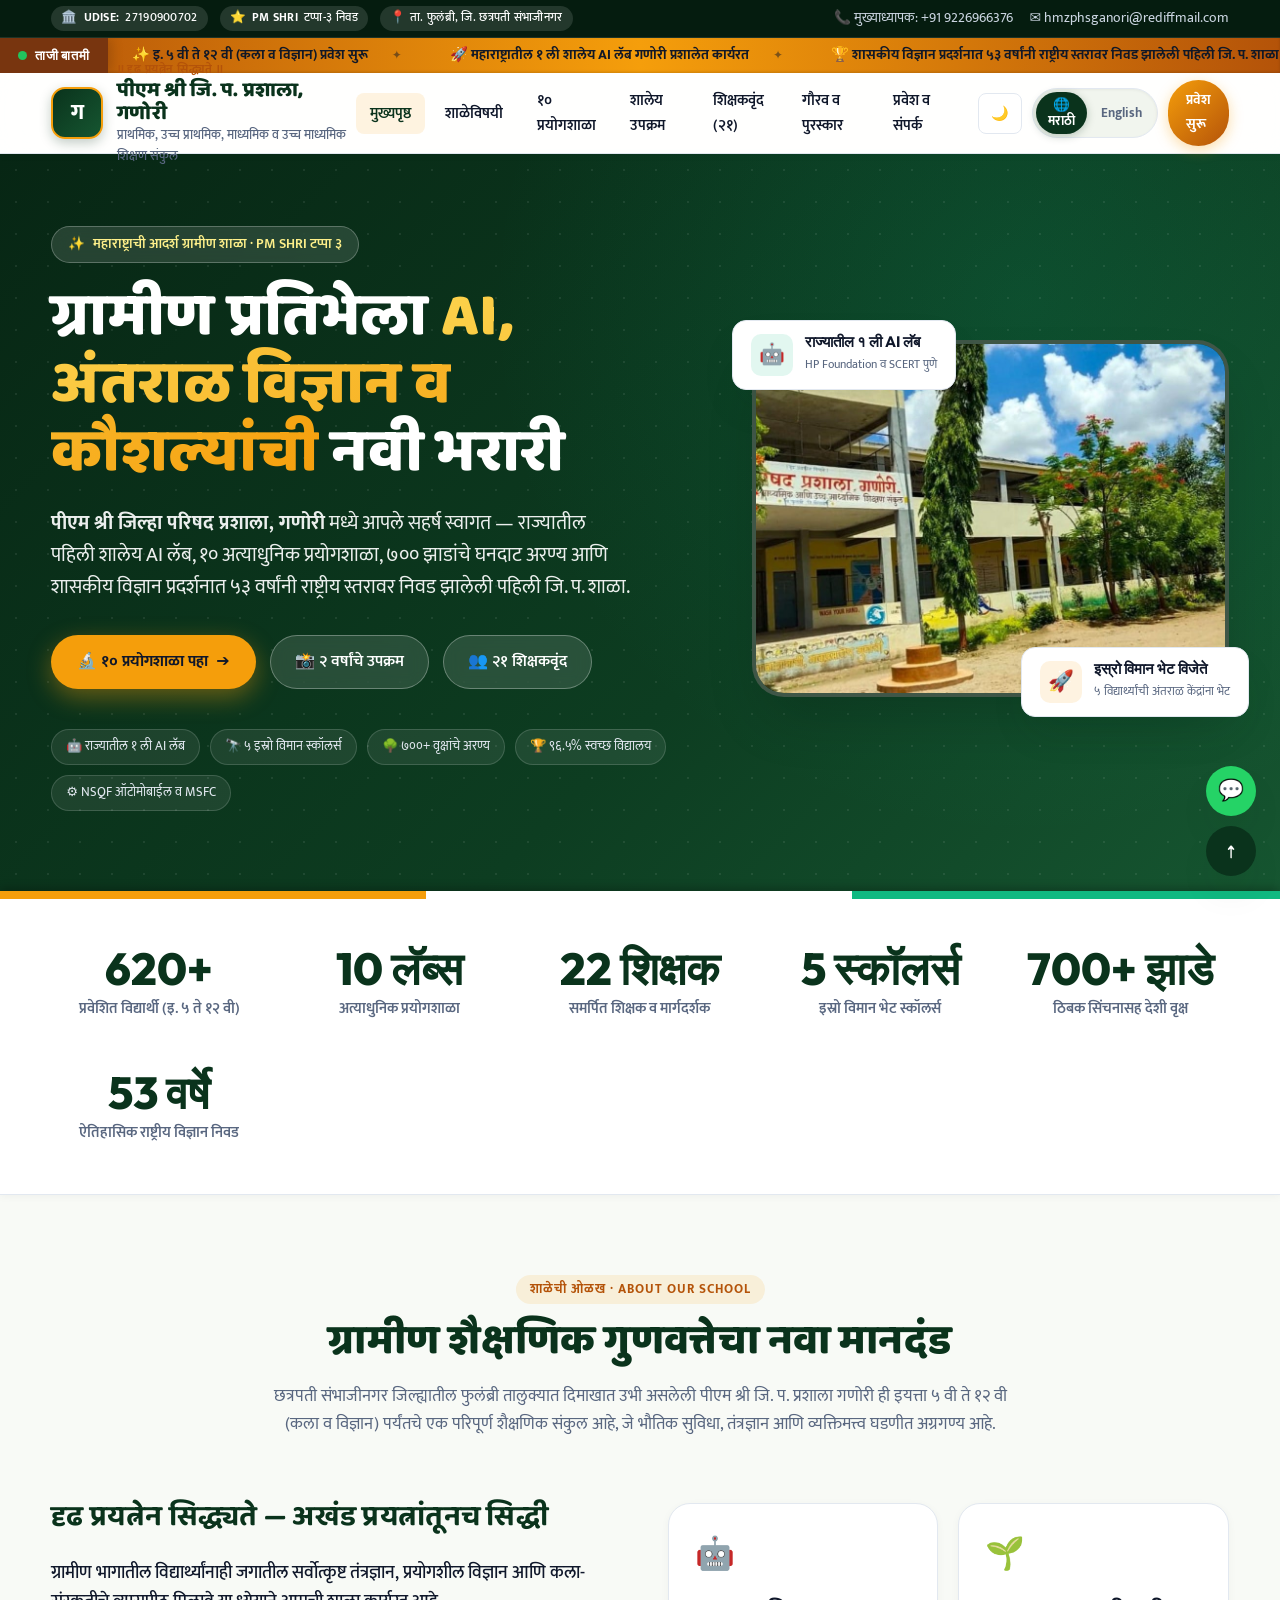
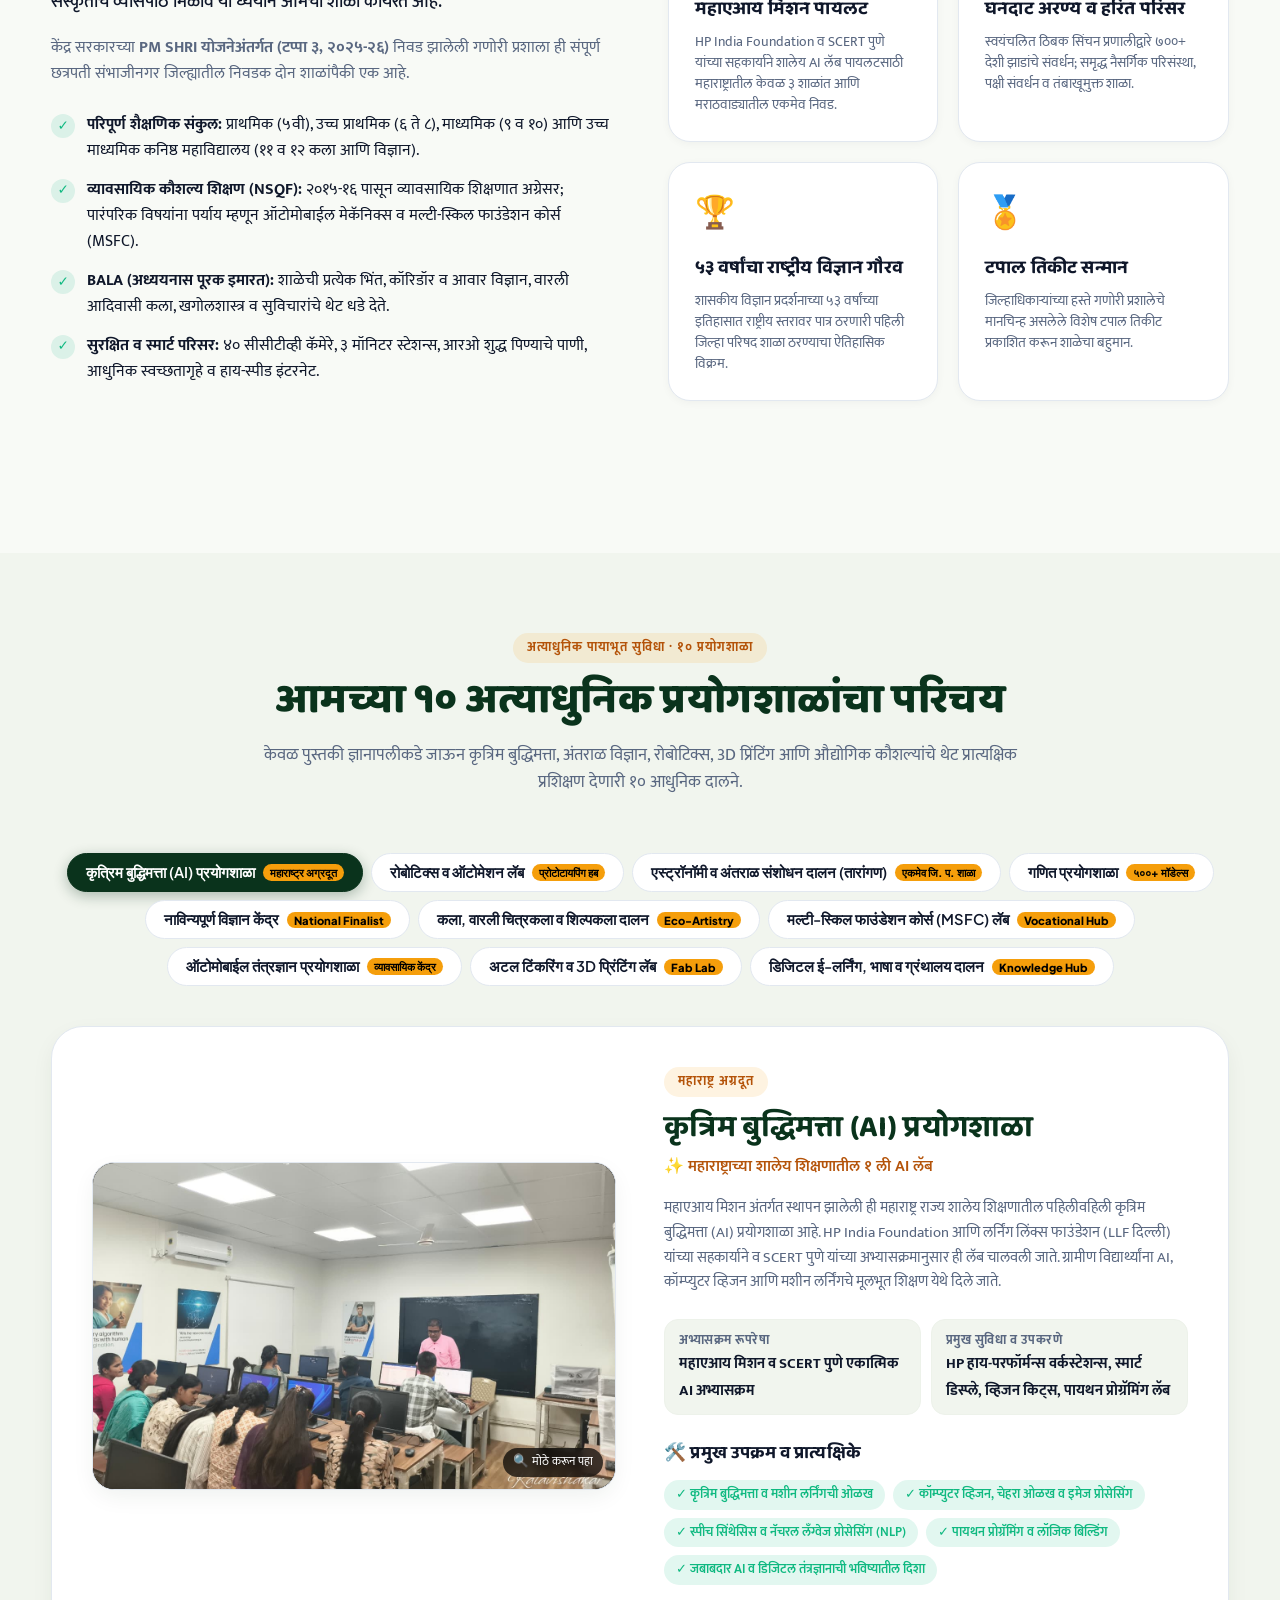
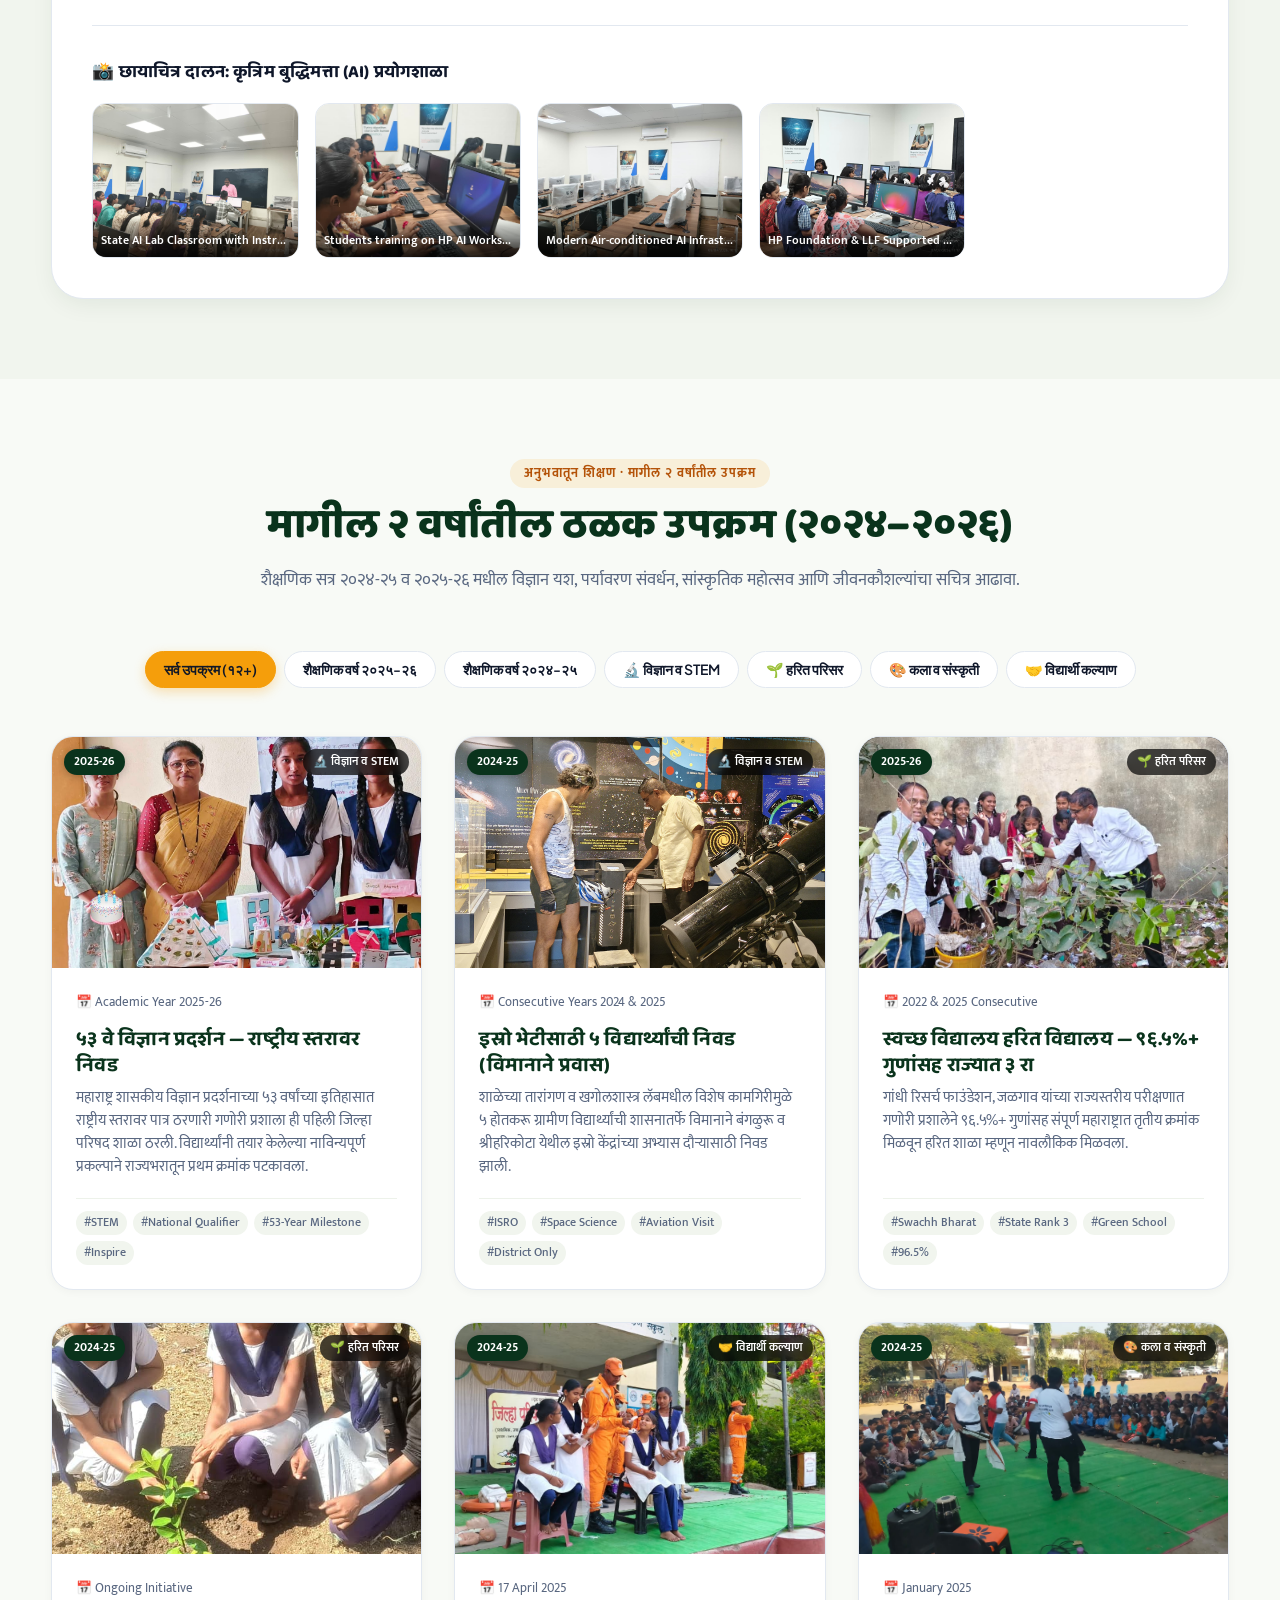
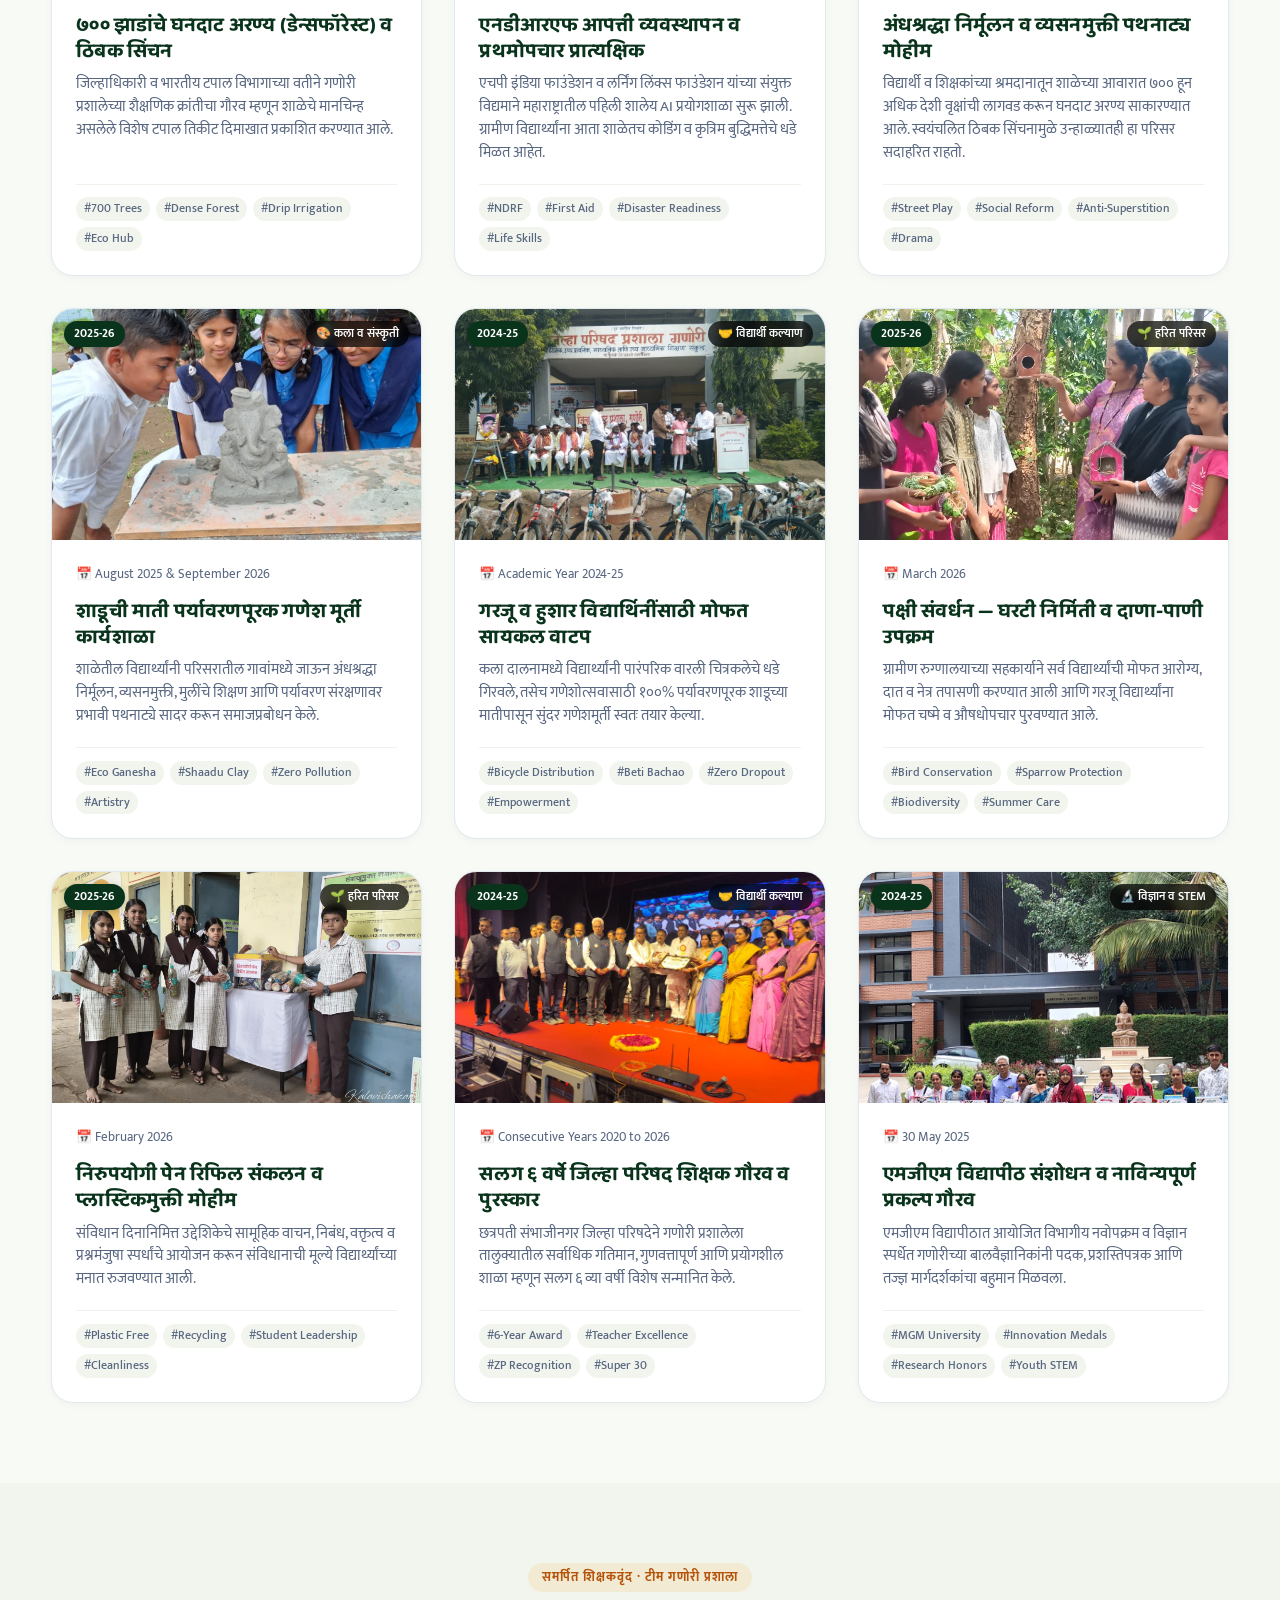
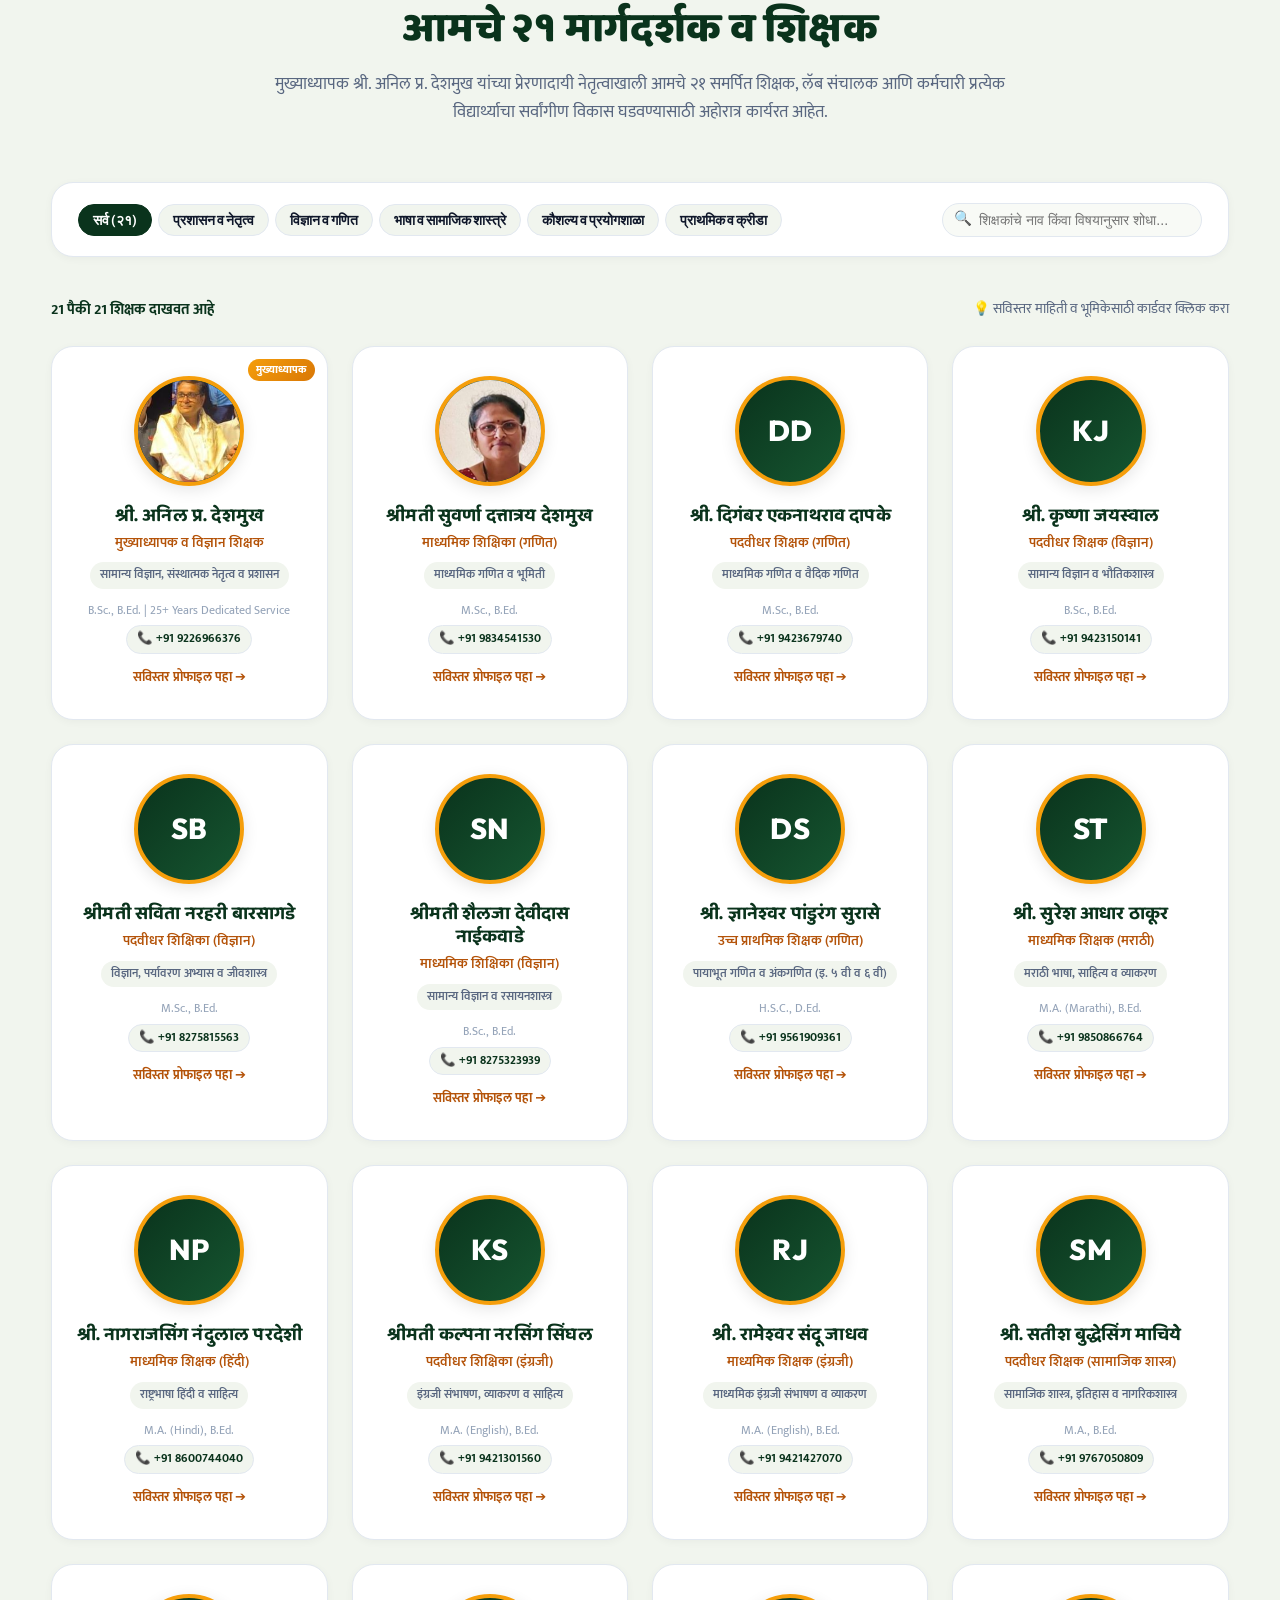
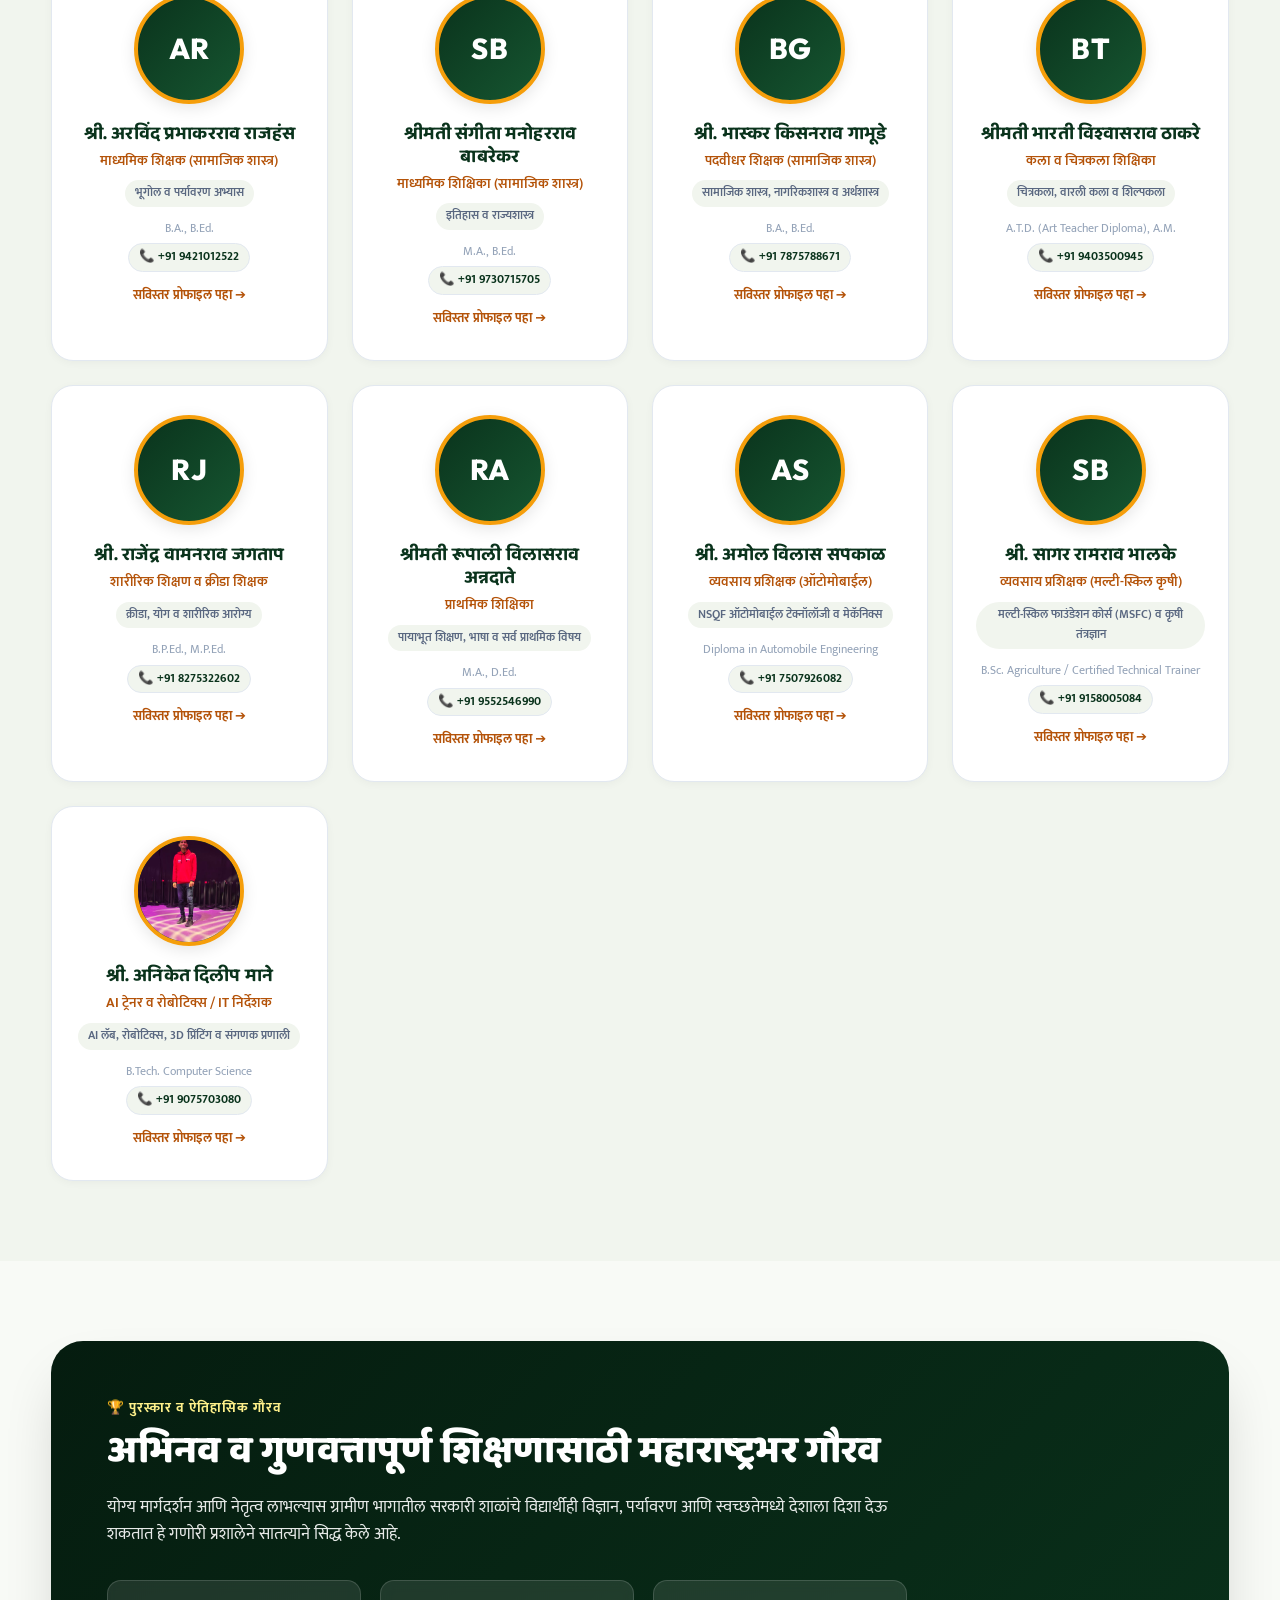
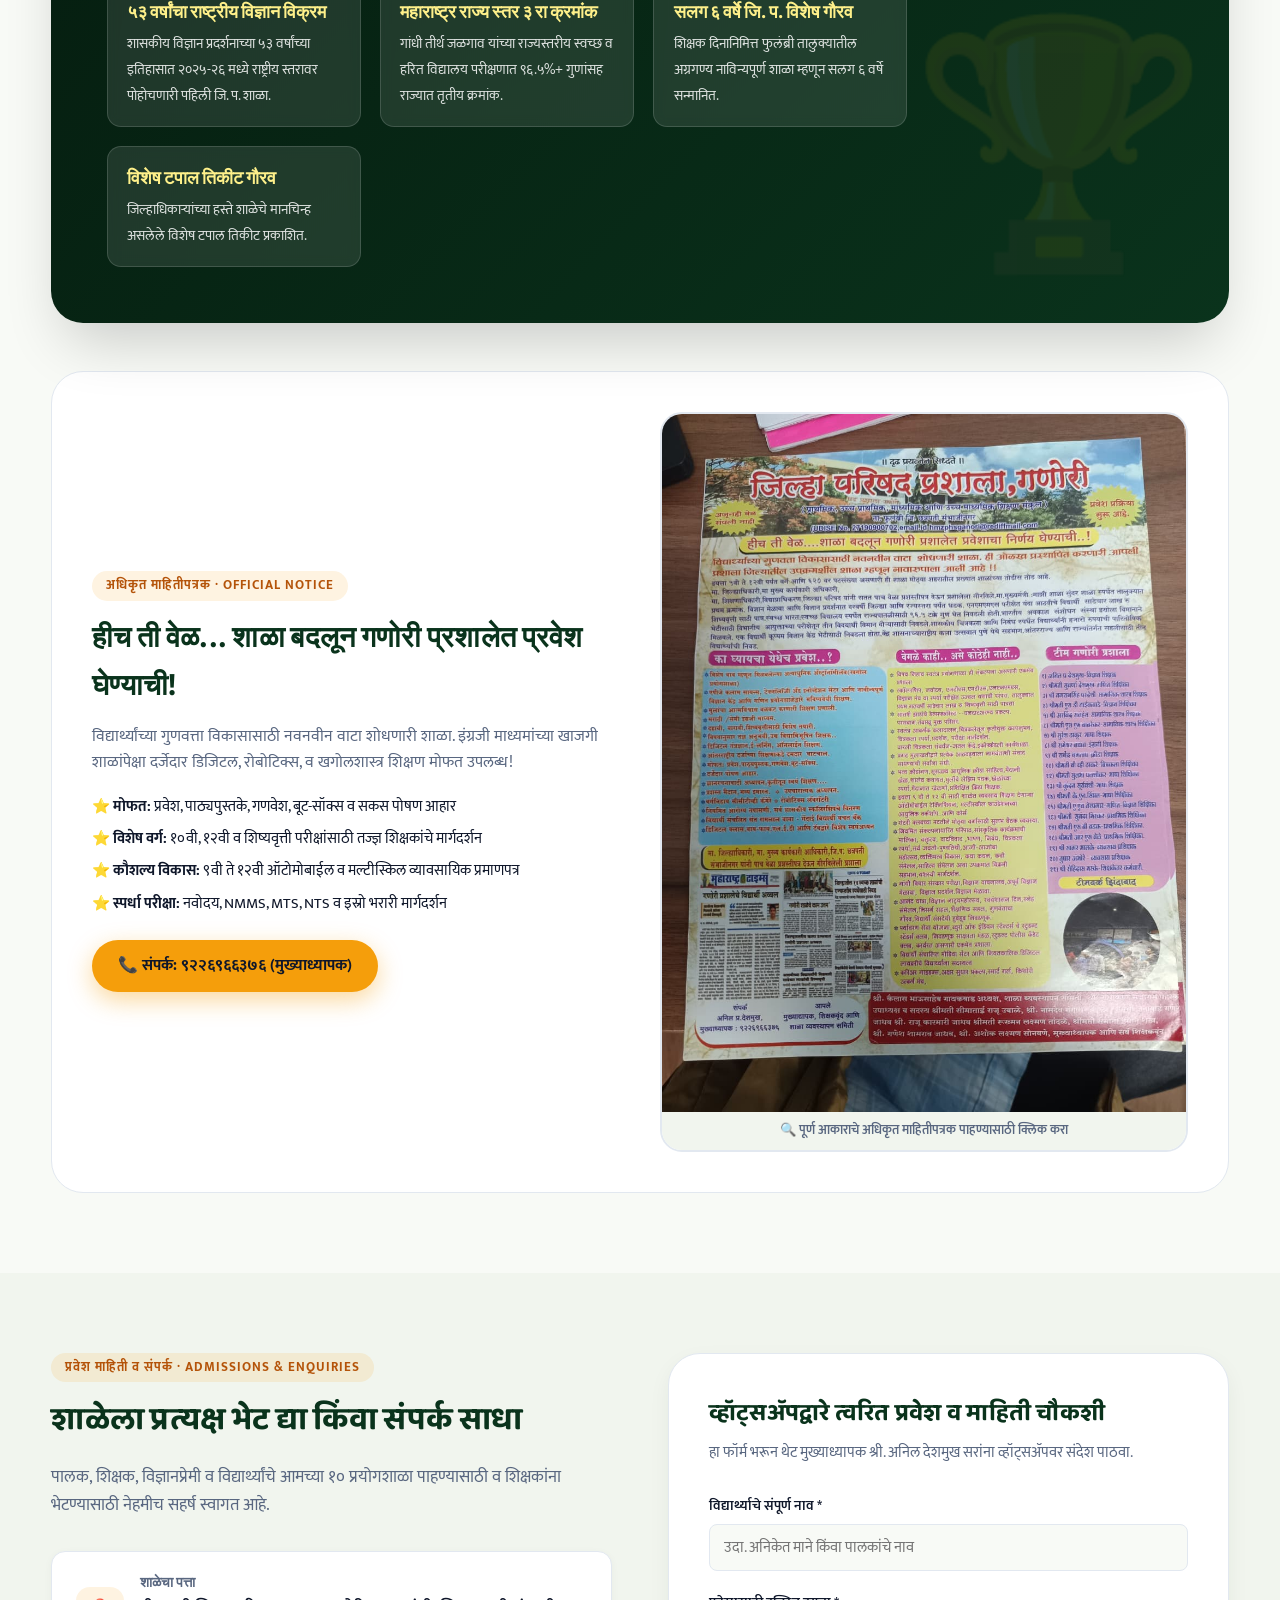
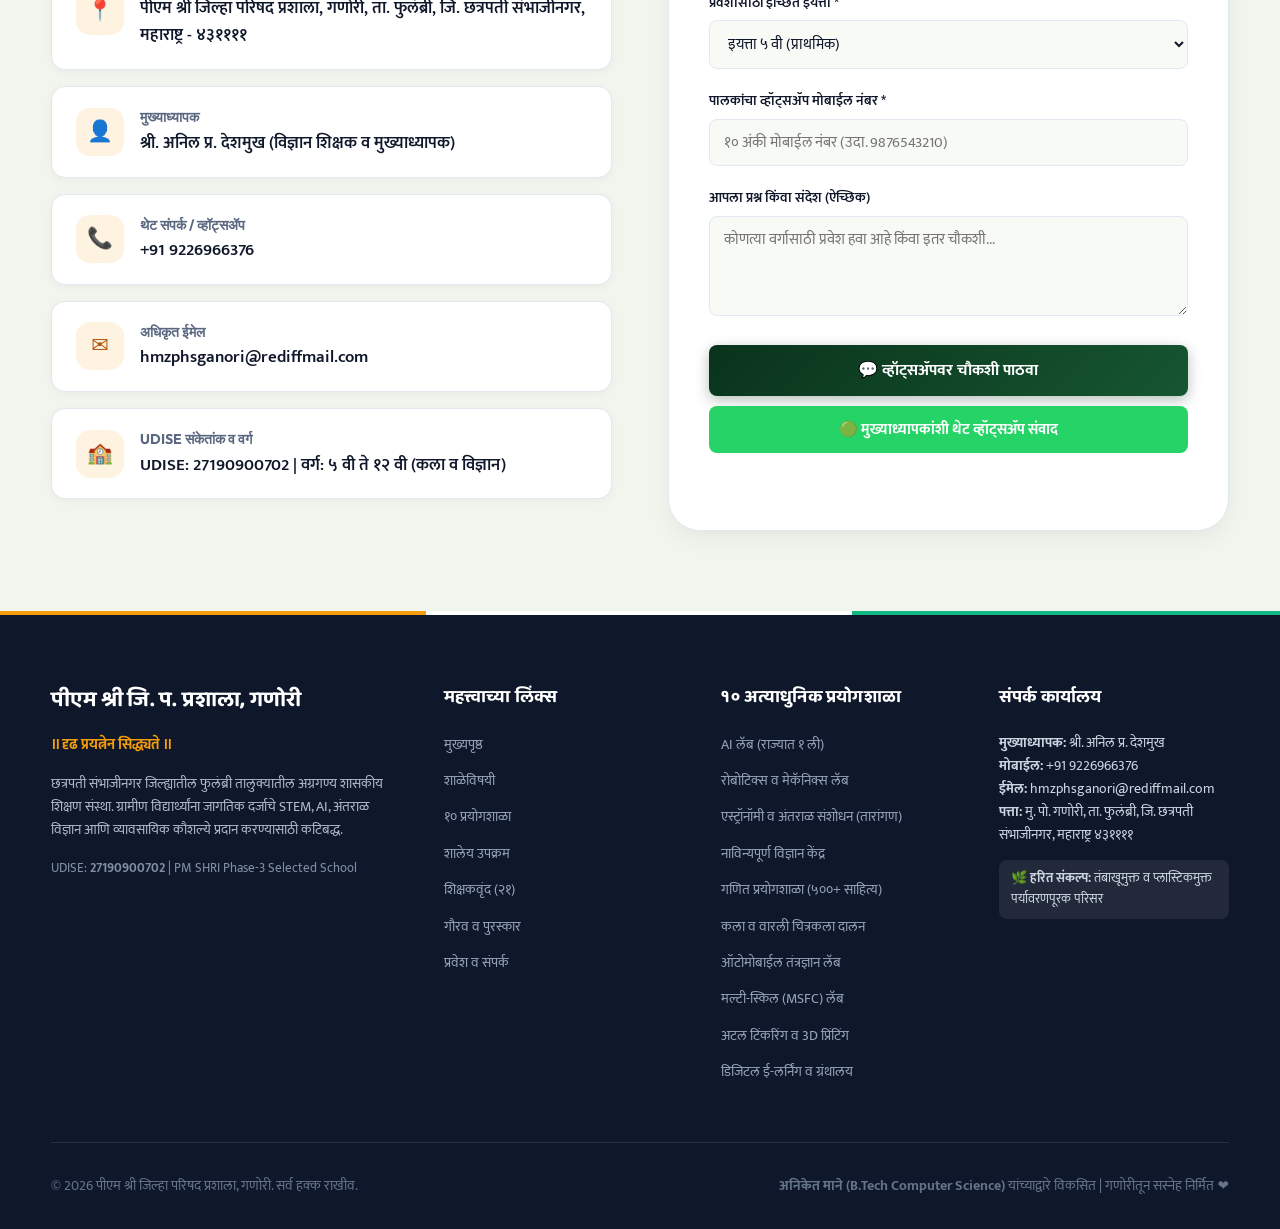
==== commit 52b4d444: "Update faculty & staff directory with authentic training data (21 profiles) - Add 21 verified teache" ====
--- a/index.html
+++ b/index.html
@@ -6,13 +6,13 @@
   <title>पीएम श्री जिल्हा परिषद प्रशाला, गणोरी | PM SHRI ZP Prashala, Ganori</title>
   
   <!-- SEO Meta Tags -->
-  <meta name="description" content="पीएम श्री जिल्हा परिषद प्रशाला, गणोरी, ता. फुलंब्री, जि. छत्रपती संभाजीनगरचे अधिकृत संकेतस्थळ. महाराष्ट्रातील पहिली शालेय AI लॅब, १० अत्याधुनिक प्रयोगशाळा, ७०० झाडांचे घनदाट अरण्य आणि २२ तज्ज्ञ शिक्षकवृंद.">
+  <meta name="description" content="पीएम श्री जिल्हा परिषद प्रशाला, गणोरी, ता. फुलंब्री, जि. छत्रपती संभाजीनगरचे अधिकृत संकेतस्थळ. महाराष्ट्रातील पहिली शालेय AI लॅब, १० अत्याधुनिक प्रयोगशाळा, ७०० झाडांचे घनदाट अरण्य आणि २१ तज्ज्ञ शिक्षकवृंद.">
   <meta name="keywords" content="PM SHRI Prashala Ganori, ZP School Ganori, AI Lab Maharashtra, Ganori School, Phulambri, Chhatrapati Sambhajinagar ZP School, 10 Labs, Astronomy Lab, Robotics Lab, पीएम श्री प्रशाला गणोरी">
   <meta name="author" content="PM SHRI ZP Prashala Ganori">
   
   <!-- Open Graph / Social Meta -->
   <meta property="og:title" content="पीएम श्री जिल्हा परिषद प्रशाला, गणोरी | PM SHRI ZP Prashala Ganori">
-  <meta property="og:description" content="महाराष्ट्रातील १ ली शालेय AI लॅब, १० अत्याधुनिक प्रयोगशाळा, ७०० झाडांचे घनदाट अरण्य, २२ शिक्षक प्रोफाईल्स.">
+  <meta property="og:description" content="महाराष्ट्रातील १ ली शालेय AI लॅब, १० अत्याधुनिक प्रयोगशाळा, ७०० झाडांचे घनदाट अरण्य, २१ शिक्षक प्रोफाईल्स.">
   <meta property="og:image" content="images/school-campus-hero.jpg">
   <meta property="og:type" content="website">
 
@@ -69,7 +69,7 @@
           <li><a href="#about" class="nav-link" data-i18n="nav_about">शाळेविषयी</a></li>
           <li><a href="#labs" class="nav-link" data-i18n="nav_labs">१० प्रयोगशाळा</a></li>
           <li><a href="#activities" class="nav-link" data-i18n="nav_activities">उपक्रम</a></li>
-          <li><a href="#staff" class="nav-link" data-i18n="nav_staff">शिक्षकवृंद (२२)</a></li>
+          <li><a href="#staff" class="nav-link" data-i18n="nav_staff">शिक्षकवृंद (२१)</a></li>
           <li><a href="#awards" class="nav-link" data-i18n="nav_awards">गौरव</a></li>
           <li><a href="#contact" class="nav-link" data-i18n="nav_contact">संपर्क</a></li>
         </ul>
@@ -124,7 +124,7 @@
               <span data-i18n="hero_btn_activities">📸 २ वर्षांचे उपक्रम</span>
             </a>
             <a href="#staff" class="btn-secondary">
-              <span data-i18n="hero_btn_staff">👥 २२ शिक्षकवृंद</span>
+              <span data-i18n="hero_btn_staff">👥 २१ शिक्षकवृंद</span>
             </a>
           </div>
 
@@ -319,21 +319,21 @@
       </div>
     </section>
 
-    <!-- Faculty & Staff Directory (22 Profiles) -->
+    <!-- Faculty & Staff Directory (21 Profiles) -->
     <section class="section section-alt" id="staff">
       <div class="container">
         <div class="section-header">
           <span class="section-tag" data-i18n="staff_tag">समर्पित शिक्षकवृंद · टीम गणोरी प्रशाला</span>
-          <h2 class="section-title" data-i18n="staff_title">आमचे २२ मार्गदर्शक व शिक्षक</h2>
+          <h2 class="section-title" data-i18n="staff_title">आमचे २१ मार्गदर्शक व शिक्षक</h2>
           <p class="section-description" data-i18n="staff_desc">
-            मुख्याध्यापक श्री. अनिल प्र. देशमुख यांच्या प्रेरणादायी नेतृत्वाखाली आमचे २२ समर्पित शिक्षक, लॅब संचालक आणि कर्मचारी प्रत्येक विद्यार्थ्याचा सर्वांगीण विकास घडवण्यासाठी अहोरात्र कार्यरत आहेत.
+            मुख्याध्यापक श्री. अनिल प्र. देशमुख यांच्या प्रेरणादायी नेतृत्वाखाली आमचे २१ समर्पित शिक्षक, लॅब संचालक आणि मार्गदर्शक प्रत्येक विद्यार्थ्याचा सर्वांगीण विकास घडवण्यासाठी अहोरात्र कार्यरत आहेत.
           </p>
         </div>
 
         <!-- Staff Filter and Search Controls -->
         <div class="staff-filter-controls">
           <div class="staff-category-tabs" id="staffCategoryTabs">
-            <button class="staff-cat-btn active" data-cat="all" data-i18n="staff_tab_all">सर्व (२२)</button>
+            <button class="staff-cat-btn active" data-cat="all" data-i18n="staff_tab_all">सर्व (२१)</button>
             <button class="staff-cat-btn" data-cat="leadership" data-i18n="staff_tab_lead">प्रशासन व नेतृत्व</button>
             <button class="staff-cat-btn" data-cat="stem" data-i18n="staff_tab_stem">विज्ञान व गणित</button>
             <button class="staff-cat-btn" data-cat="humanities" data-i18n="staff_tab_humanities">भाषा व सामाजिक शास्त्रे</button>
@@ -348,13 +348,13 @@
         </div>
 
         <div style="display:flex; justify-content:space-between; align-items:center; margin-bottom: 1.5rem; flex-wrap:wrap; gap:10px;">
-          <span id="staffCountBadge" style="font-weight:700; color:var(--primary); font-size:0.95rem;">२२ पैकी २२ शिक्षक दाखवत आहे</span>
+          <span id="staffCountBadge" style="font-weight:700; color:var(--primary); font-size:0.95rem;">२१ पैकी २१ शिक्षक दाखवत आहे</span>
           <span style="font-size:0.85rem; color:var(--text-muted);" data-i18n="staff_hint">💡 सविस्तर माहिती व भूमिकेसाठी कार्डवर क्लिक करा</span>
         </div>
 
         <!-- Staff Grid -->
         <div class="staff-grid" id="staffCardsGrid">
-          <!-- Injected via JavaScript (All 22 Profiles) -->
+          <!-- Injected via JavaScript (All 21 Profiles) -->
         </div>
       </div>
     </section>
@@ -550,7 +550,7 @@
           <li><a href="#about" data-i18n="nav_about">शाळेविषयी</a></li>
           <li><a href="#labs" data-i18n="nav_labs">१० प्रयोगशाळा</a></li>
           <li><a href="#activities" data-i18n="nav_activities">शालेय उपक्रम</a></li>
-          <li><a href="#staff" data-i18n="nav_staff">शिक्षकवृंद (२२)</a></li>
+          <li><a href="#staff" data-i18n="nav_staff">शिक्षकवृंद (२१)</a></li>
           <li><a href="#awards" data-i18n="nav_awards">गौरव व पुरस्कार</a></li>
           <li><a href="#contact" data-i18n="nav_contact">प्रवेश व संपर्क</a></li>
         </ul>
--- a/css/style.css
+++ b/css/style.css
@@ -1520,6 +1520,237 @@
   text-transform: uppercase;
 }
 
+/* Staff Card Contact & Profile Button */
+.staff-card-contact-strip {
+  display: flex;
+  align-items: center;
+  justify-content: center;
+  gap: 8px;
+  margin-top: 6px;
+  flex-wrap: wrap;
+}
+
+.staff-chip-phone {
+  font-size: 0.78rem;
+  font-weight: 700;
+  color: var(--primary);
+  background: var(--bg-alt);
+  padding: 3px 10px;
+  border-radius: var(--radius-full);
+  border: 1px solid var(--border);
+}
+
+[data-theme="dark"] .staff-chip-phone {
+  color: var(--accent);
+}
+
+.staff-view-btn {
+  font-size: 0.82rem;
+  font-weight: 700;
+  color: var(--accent-dark);
+  cursor: pointer;
+  transition: all var(--transition-fast);
+  display: inline-block;
+}
+
+.staff-card:hover .staff-view-btn {
+  color: var(--accent);
+  transform: translateX(3px);
+}
+
+/* ==========================================================================
+   STAFF DETAIL MODAL & LIGHTBOX
+   ========================================================================== */
+.staff-modal {
+  position: fixed;
+  inset: 0;
+  background: rgba(15, 23, 42, 0.75);
+  backdrop-filter: blur(8px);
+  -webkit-backdrop-filter: blur(8px);
+  display: flex;
+  align-items: center;
+  justify-content: center;
+  z-index: 9999;
+  opacity: 0;
+  visibility: hidden;
+  transition: opacity 0.25s ease, visibility 0.25s ease;
+  padding: 1.5rem;
+}
+
+.staff-modal.active {
+  opacity: 1;
+  visibility: visible;
+}
+
+.staff-modal-card {
+  background: var(--surface);
+  border: 1px solid var(--border);
+  border-radius: var(--radius-xl);
+  padding: 2.2rem;
+  max-width: 550px;
+  width: 100%;
+  max-height: 90vh;
+  overflow-y: auto;
+  position: relative;
+  box-shadow: 0 25px 50px -12px rgba(0, 0, 0, 0.35);
+  transform: scale(0.95) translateY(12px);
+  transition: transform 0.25s cubic-bezier(0.16, 1, 0.3, 1);
+  text-align: center;
+}
+
+.staff-modal.active .staff-modal-card {
+  transform: scale(1) translateY(0);
+}
+
+.staff-modal-close {
+  position: absolute;
+  top: 16px;
+  right: 16px;
+  background: var(--bg-alt);
+  border: 1px solid var(--border);
+  border-radius: 50%;
+  width: 36px;
+  height: 36px;
+  display: flex;
+  align-items: center;
+  justify-content: center;
+  font-size: 1.1rem;
+  color: var(--text-muted);
+  cursor: pointer;
+  transition: all var(--transition-fast);
+  z-index: 10;
+}
+
+.staff-modal-close:hover {
+  background: var(--accent);
+  color: #0f172a;
+  transform: rotate(90deg);
+}
+
+.staff-modal-header {
+  text-align: center;
+  margin-bottom: 0.5rem;
+}
+
+.staff-modal-details-grid {
+  display: grid;
+  grid-template-columns: 1fr 1fr;
+  gap: 10px;
+  background: var(--bg-alt);
+  padding: 14px 16px;
+  border-radius: var(--radius-md);
+  margin-bottom: 1.2rem;
+  text-align: left;
+}
+
+.staff-detail-item {
+  display: flex;
+  flex-direction: column;
+  gap: 2px;
+}
+
+.staff-detail-label {
+  font-size: 0.74rem;
+  font-weight: 700;
+  color: var(--text-muted);
+  text-transform: uppercase;
+  letter-spacing: 0.4px;
+}
+
+.staff-detail-val {
+  font-size: 0.88rem;
+  font-weight: 600;
+  color: var(--text-main);
+  word-break: break-word;
+}
+
+.staff-modal-bio-box {
+  background: rgba(10, 51, 28, 0.05);
+  border-left: 3px solid var(--accent);
+  padding: 12px 16px;
+  border-radius: 0 var(--radius-sm) var(--radius-sm) 0;
+  margin-bottom: 1.4rem;
+  text-align: left;
+}
+
+[data-theme="dark"] .staff-modal-bio-box {
+  background: rgba(245, 158, 11, 0.08);
+}
+
+.staff-modal-actions {
+  display: flex;
+  flex-wrap: wrap;
+  gap: 10px;
+  justify-content: center;
+}
+
+/* Lightbox Modal */
+.lightbox-modal {
+  position: fixed;
+  inset: 0;
+  background: rgba(10, 15, 29, 0.92);
+  backdrop-filter: blur(10px);
+  -webkit-backdrop-filter: blur(10px);
+  display: flex;
+  align-items: center;
+  justify-content: center;
+  z-index: 9999;
+  opacity: 0;
+  visibility: hidden;
+  transition: opacity 0.25s ease, visibility 0.25s ease;
+  padding: 1.5rem;
+}
+
+.lightbox-modal.active {
+  opacity: 1;
+  visibility: visible;
+}
+
+.lightbox-content-box {
+  position: relative;
+  max-width: 900px;
+  max-height: 90vh;
+  display: flex;
+  flex-direction: column;
+  align-items: center;
+}
+
+.lightbox-img {
+  max-width: 100%;
+  max-height: 80vh;
+  object-fit: contain;
+  border-radius: var(--radius-lg);
+  box-shadow: 0 20px 40px rgba(0, 0, 0, 0.5);
+}
+
+.lightbox-caption-text {
+  color: #f1f5f9;
+  margin-top: 12px;
+  font-size: 1rem;
+  text-align: center;
+  font-weight: 600;
+}
+
+.lightbox-close-btn {
+  position: absolute;
+  top: -45px;
+  right: 0;
+  background: rgba(255, 255, 255, 0.2);
+  color: #ffffff;
+  border: none;
+  width: 40px;
+  height: 40px;
+  border-radius: 50%;
+  font-size: 1.2rem;
+  cursor: pointer;
+  transition: all var(--transition-fast);
+}
+
+.lightbox-close-btn:hover {
+  background: var(--accent);
+  color: #000;
+}
+
 .staff-action-row {
   margin-top: 2.5rem;
   text-align: center;
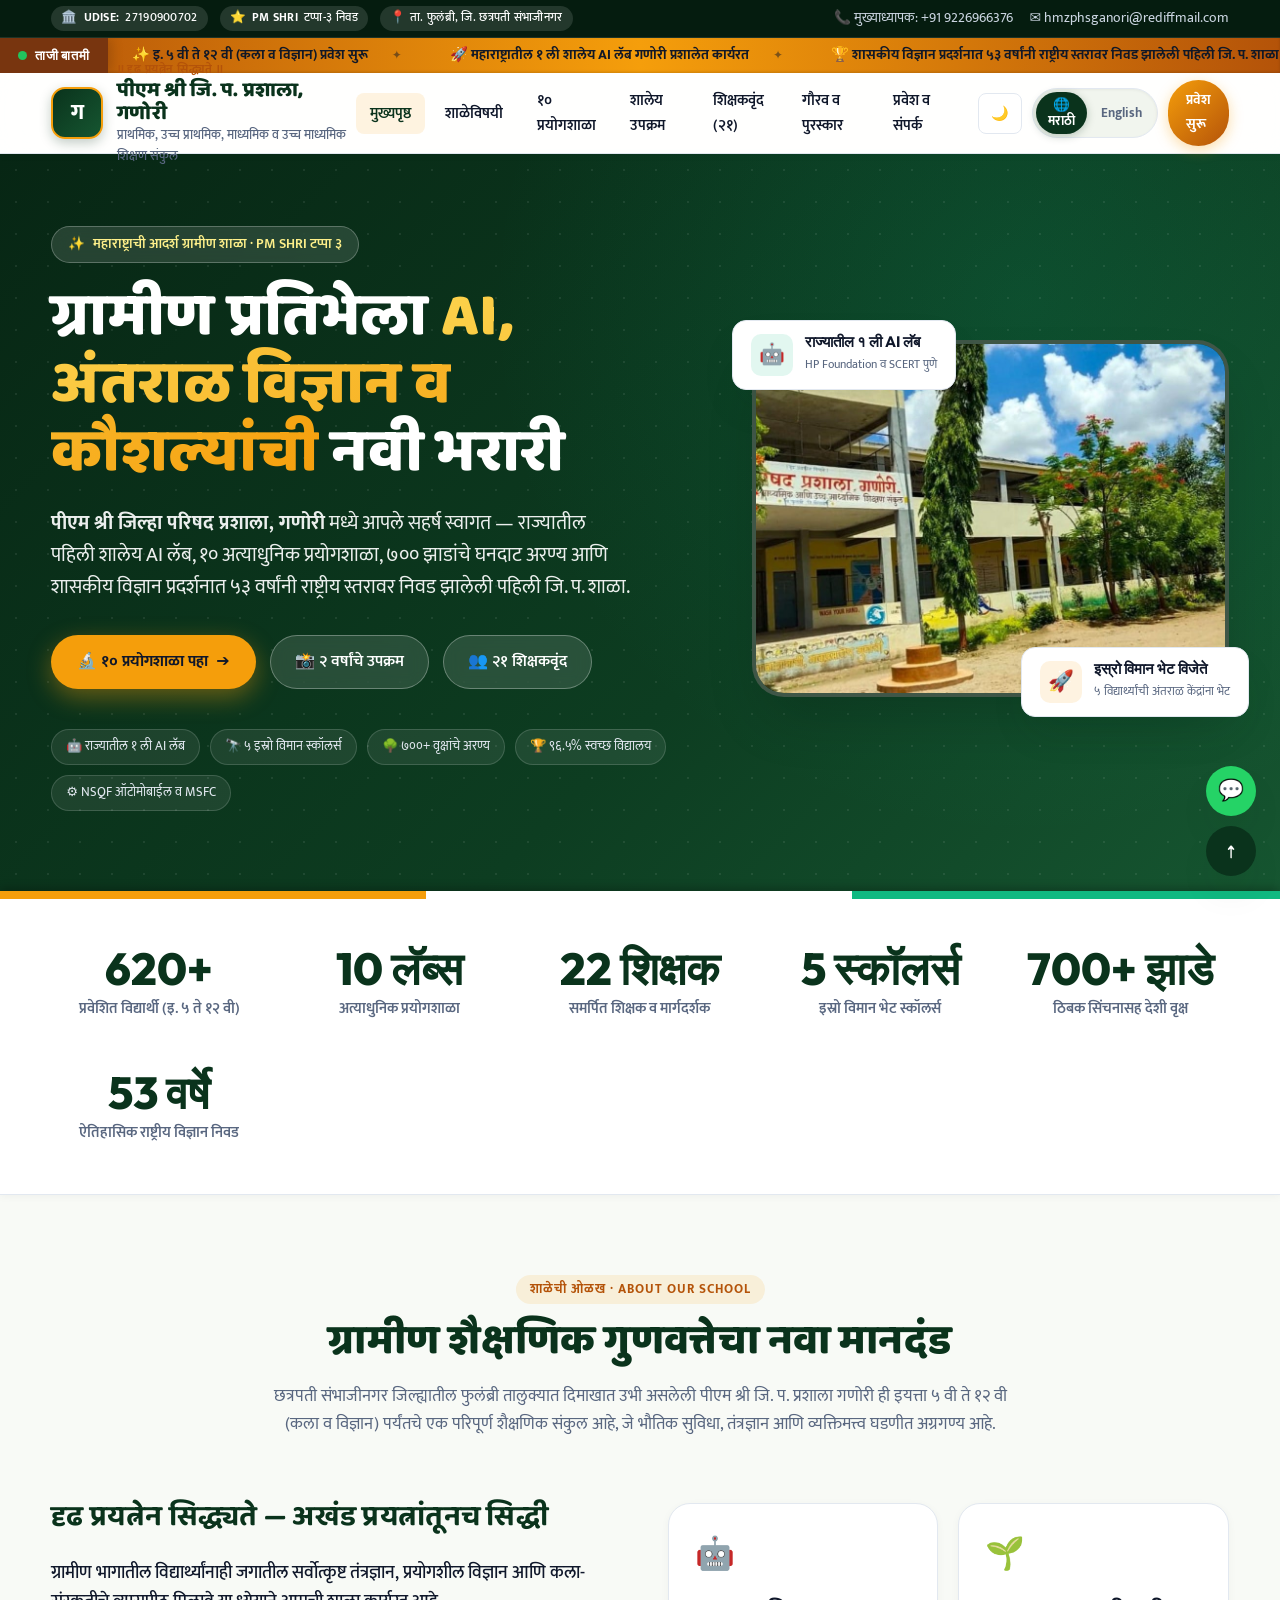
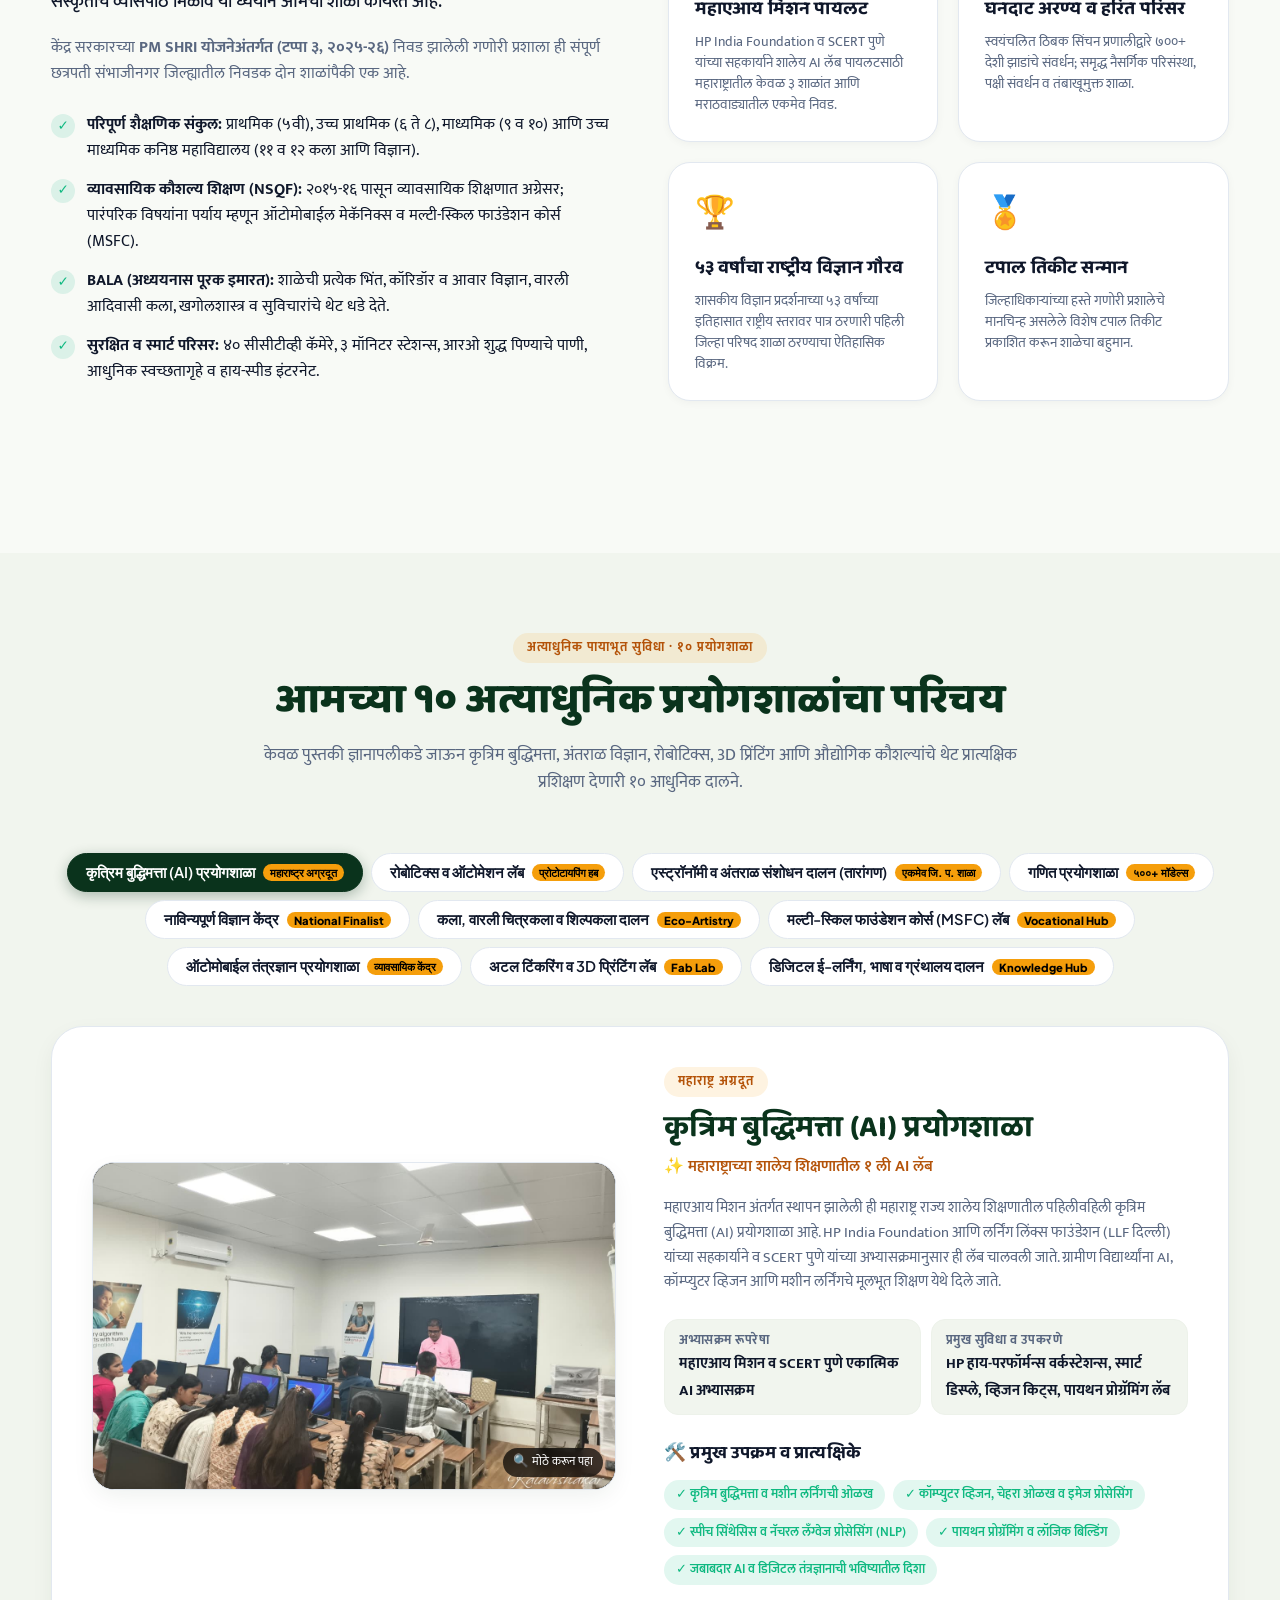
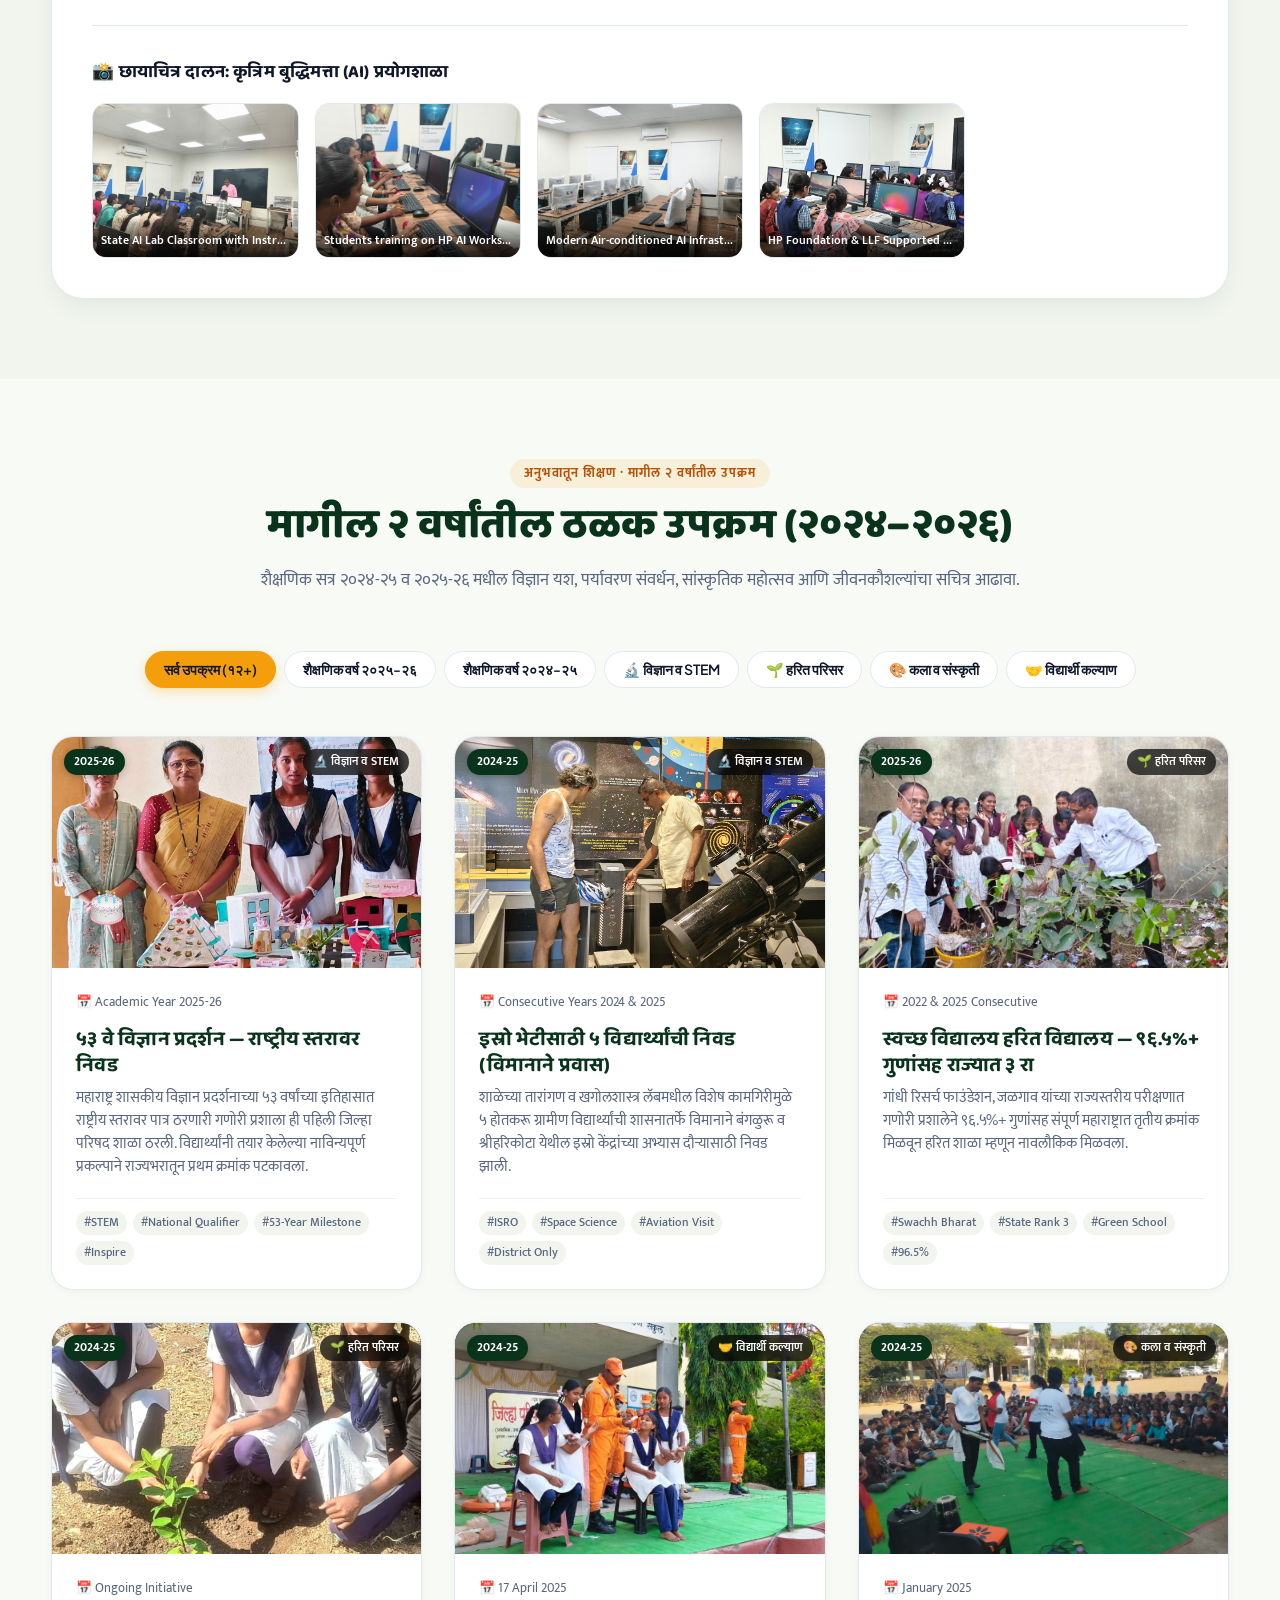
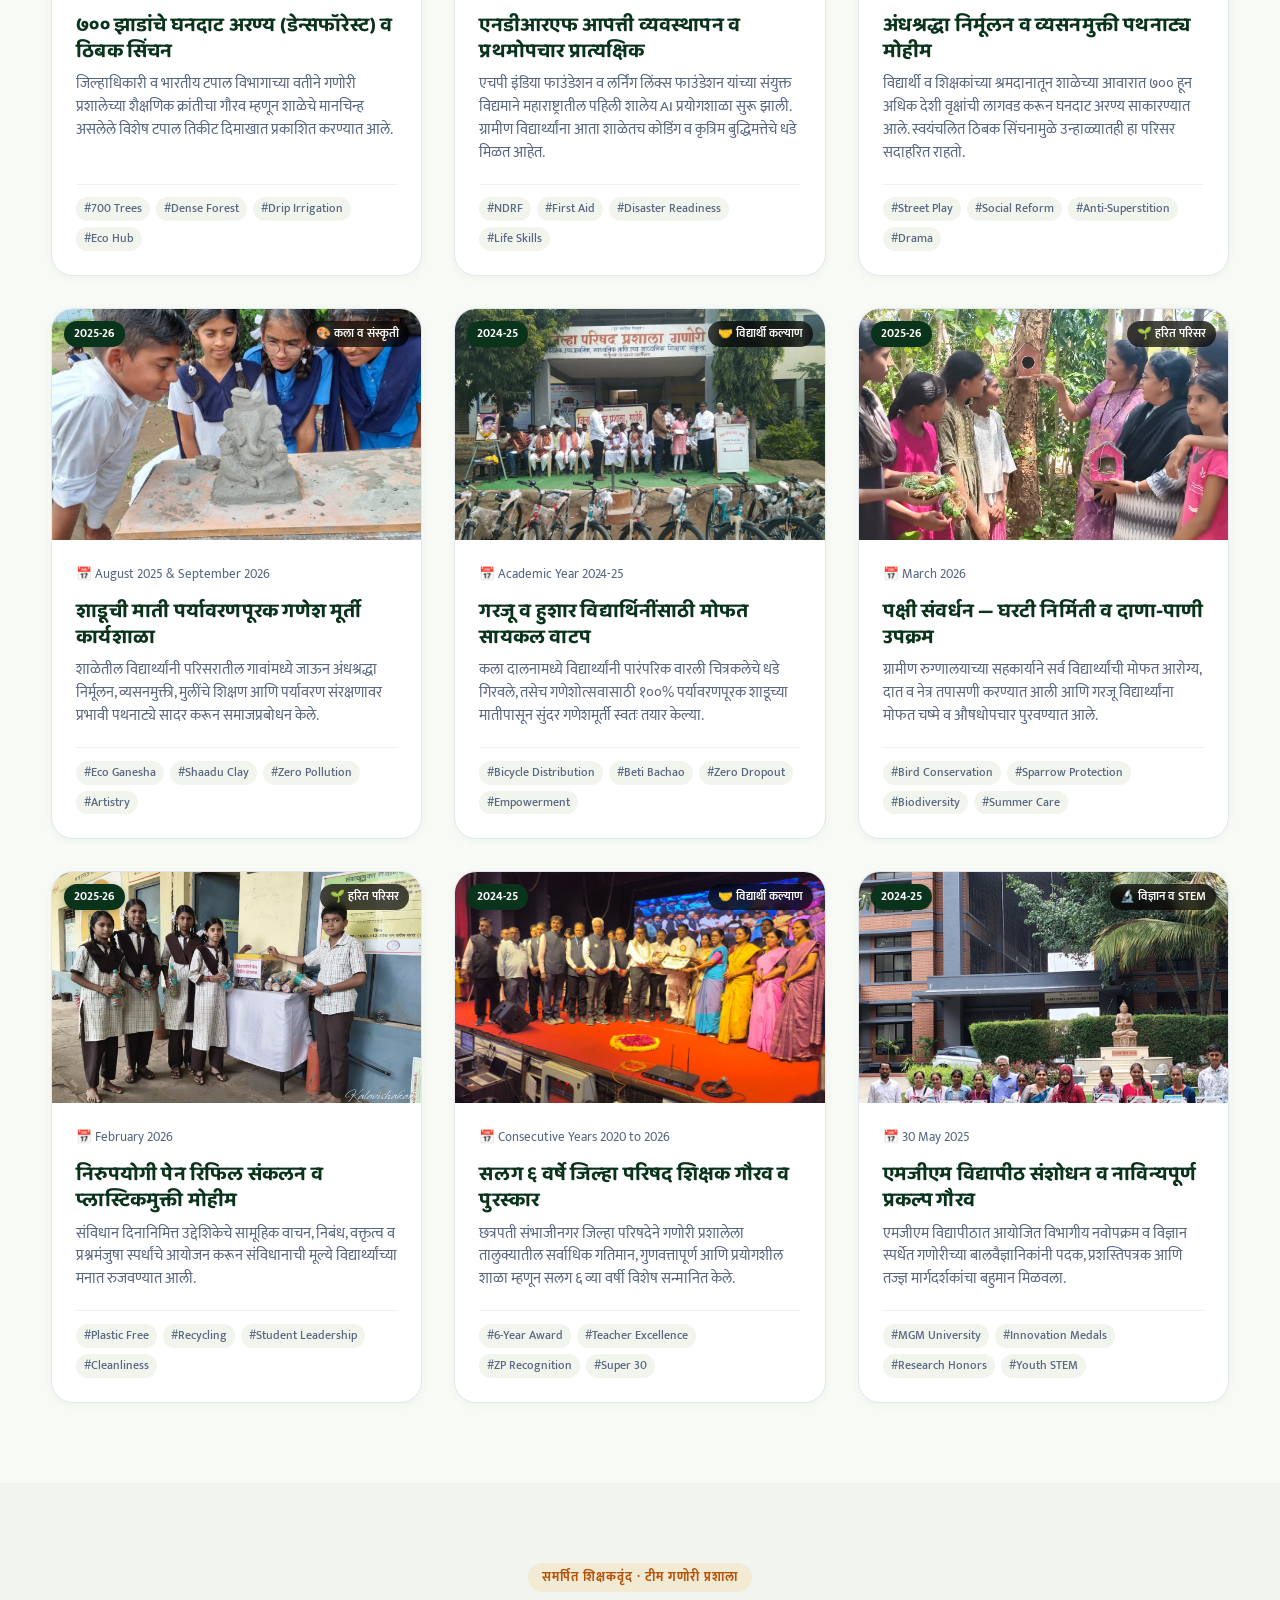
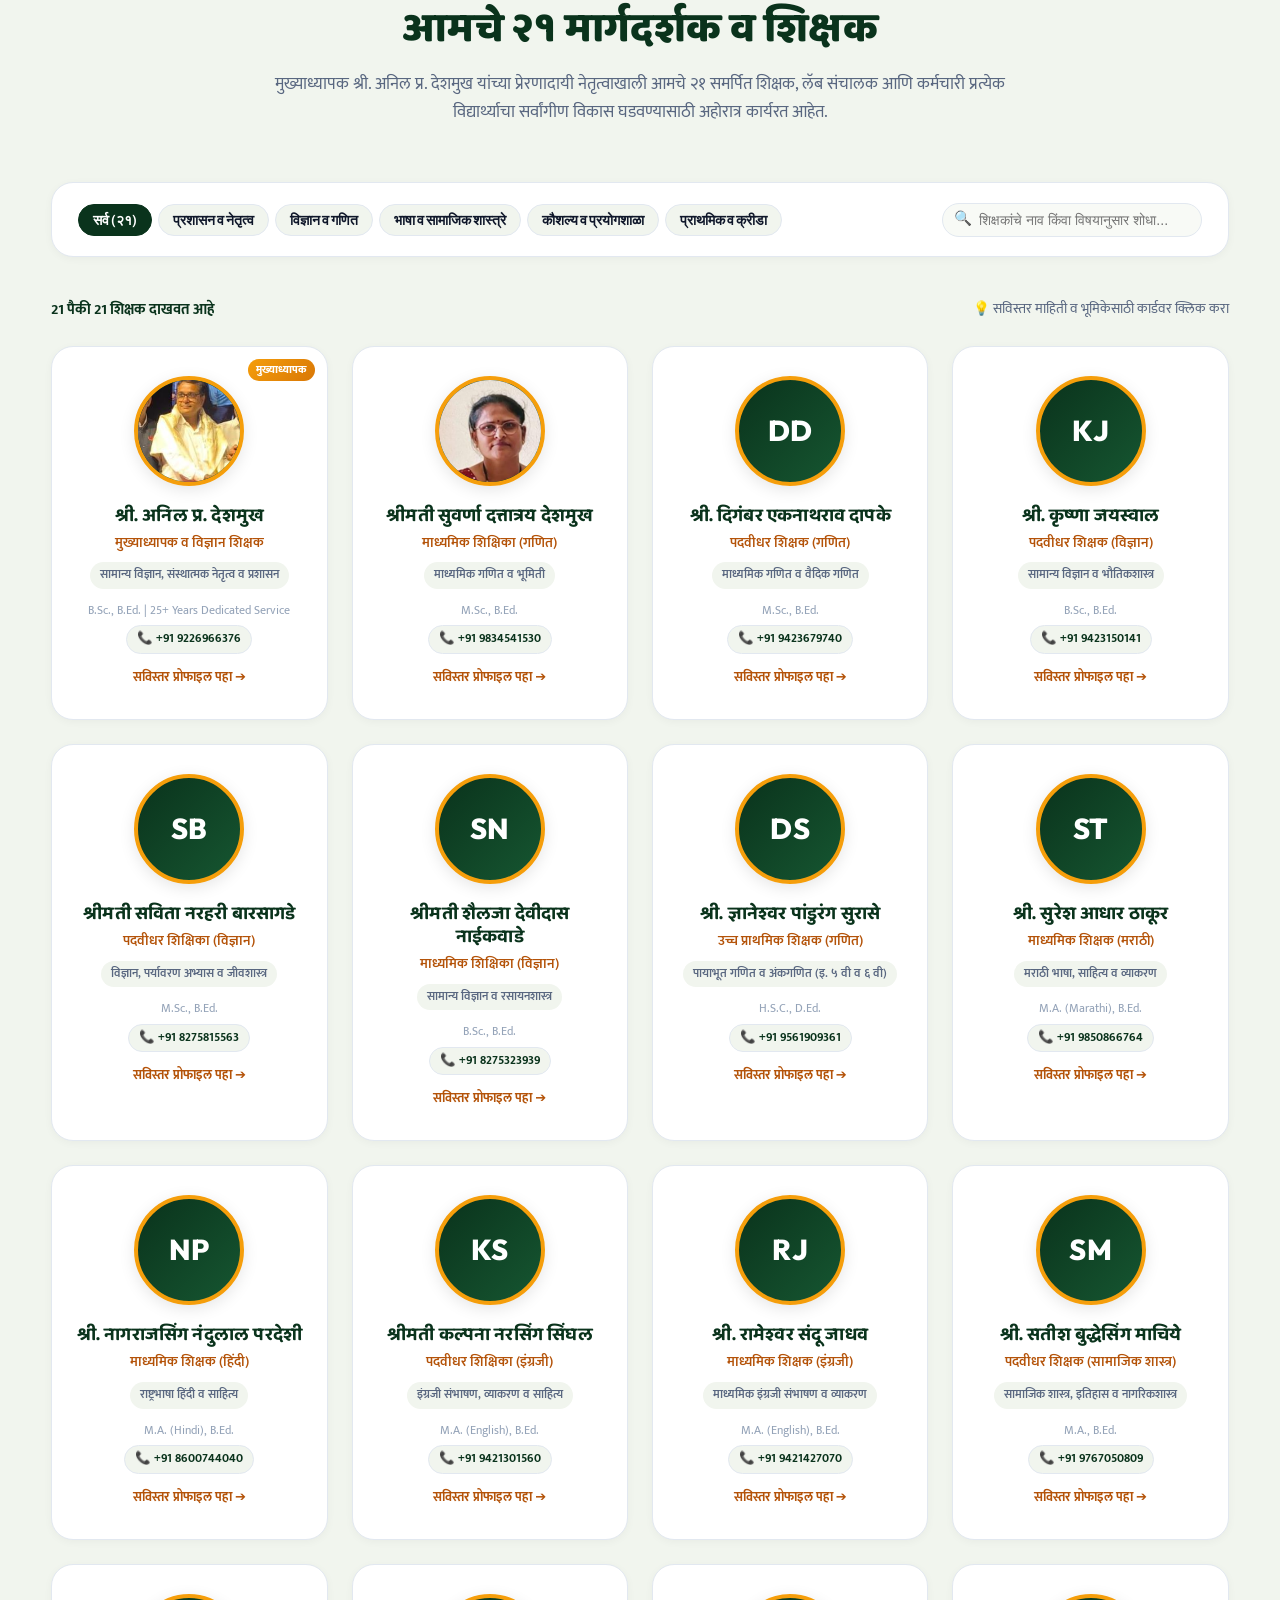
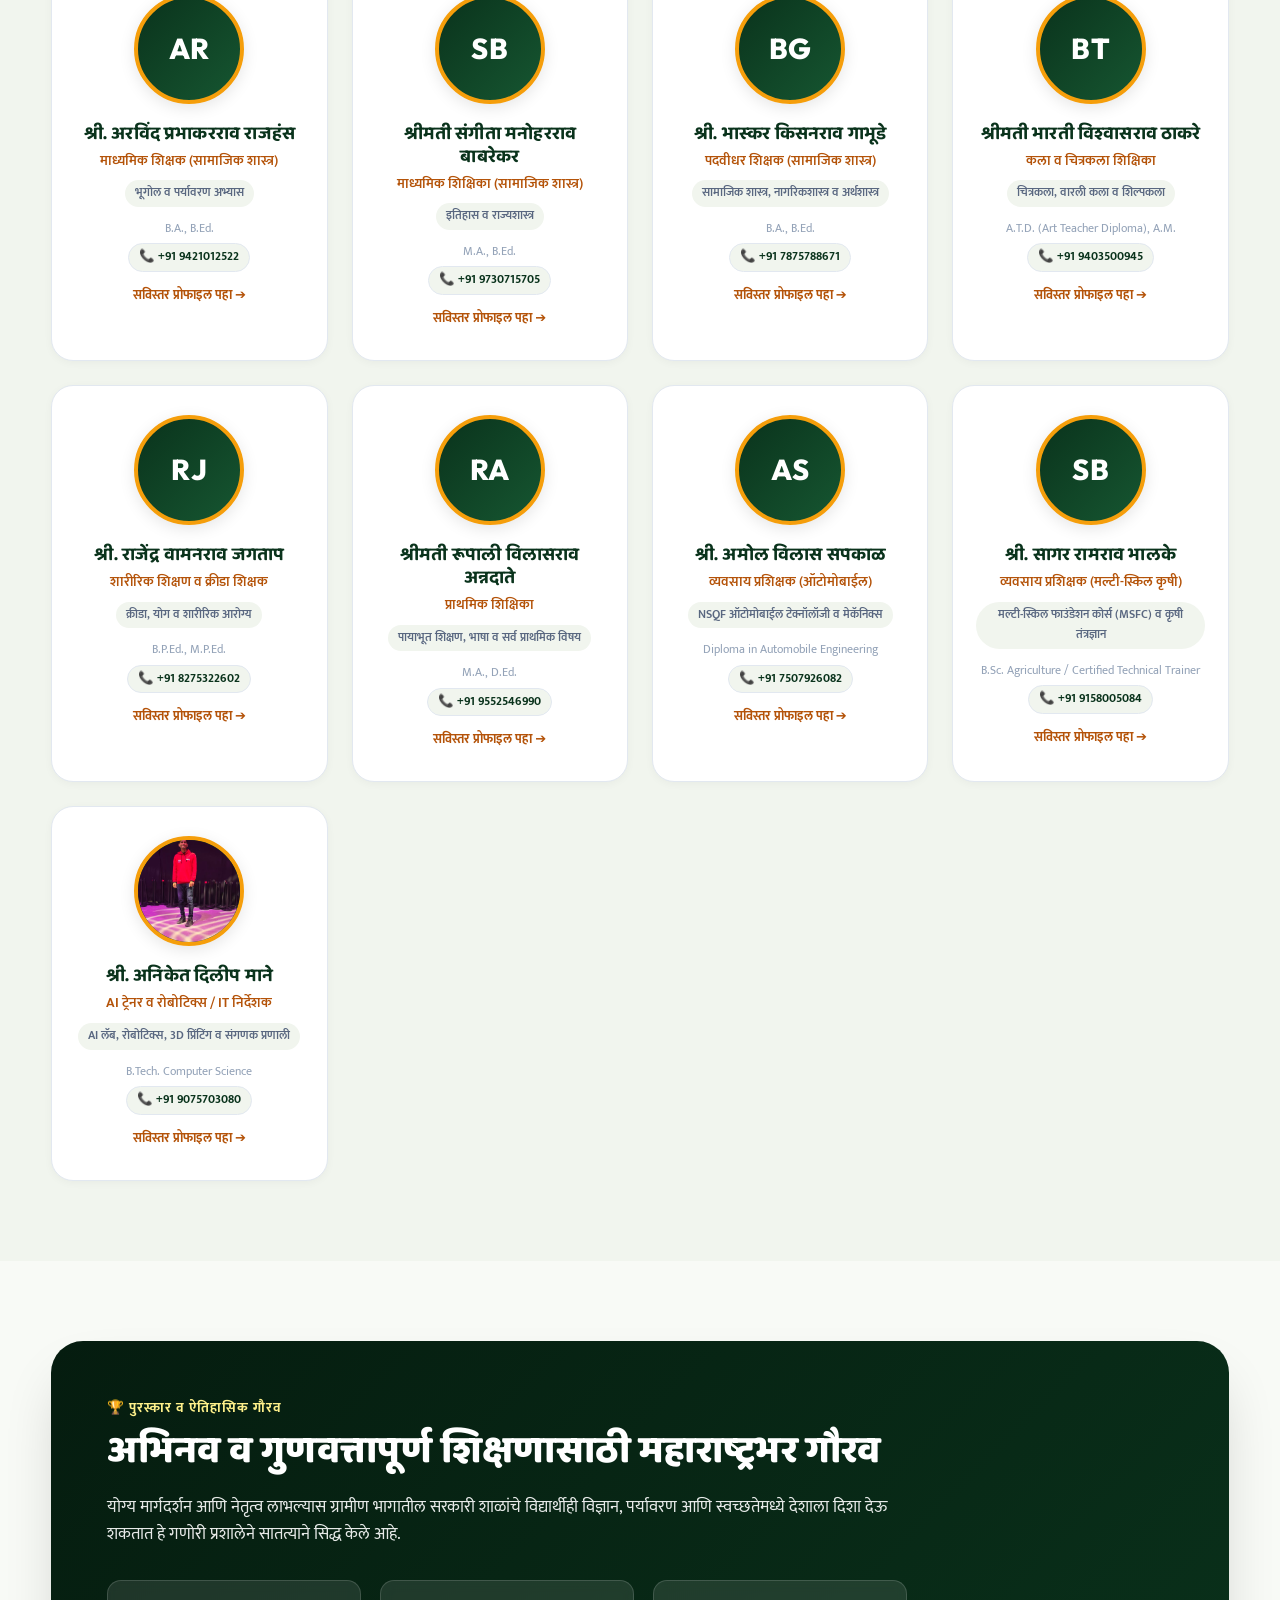
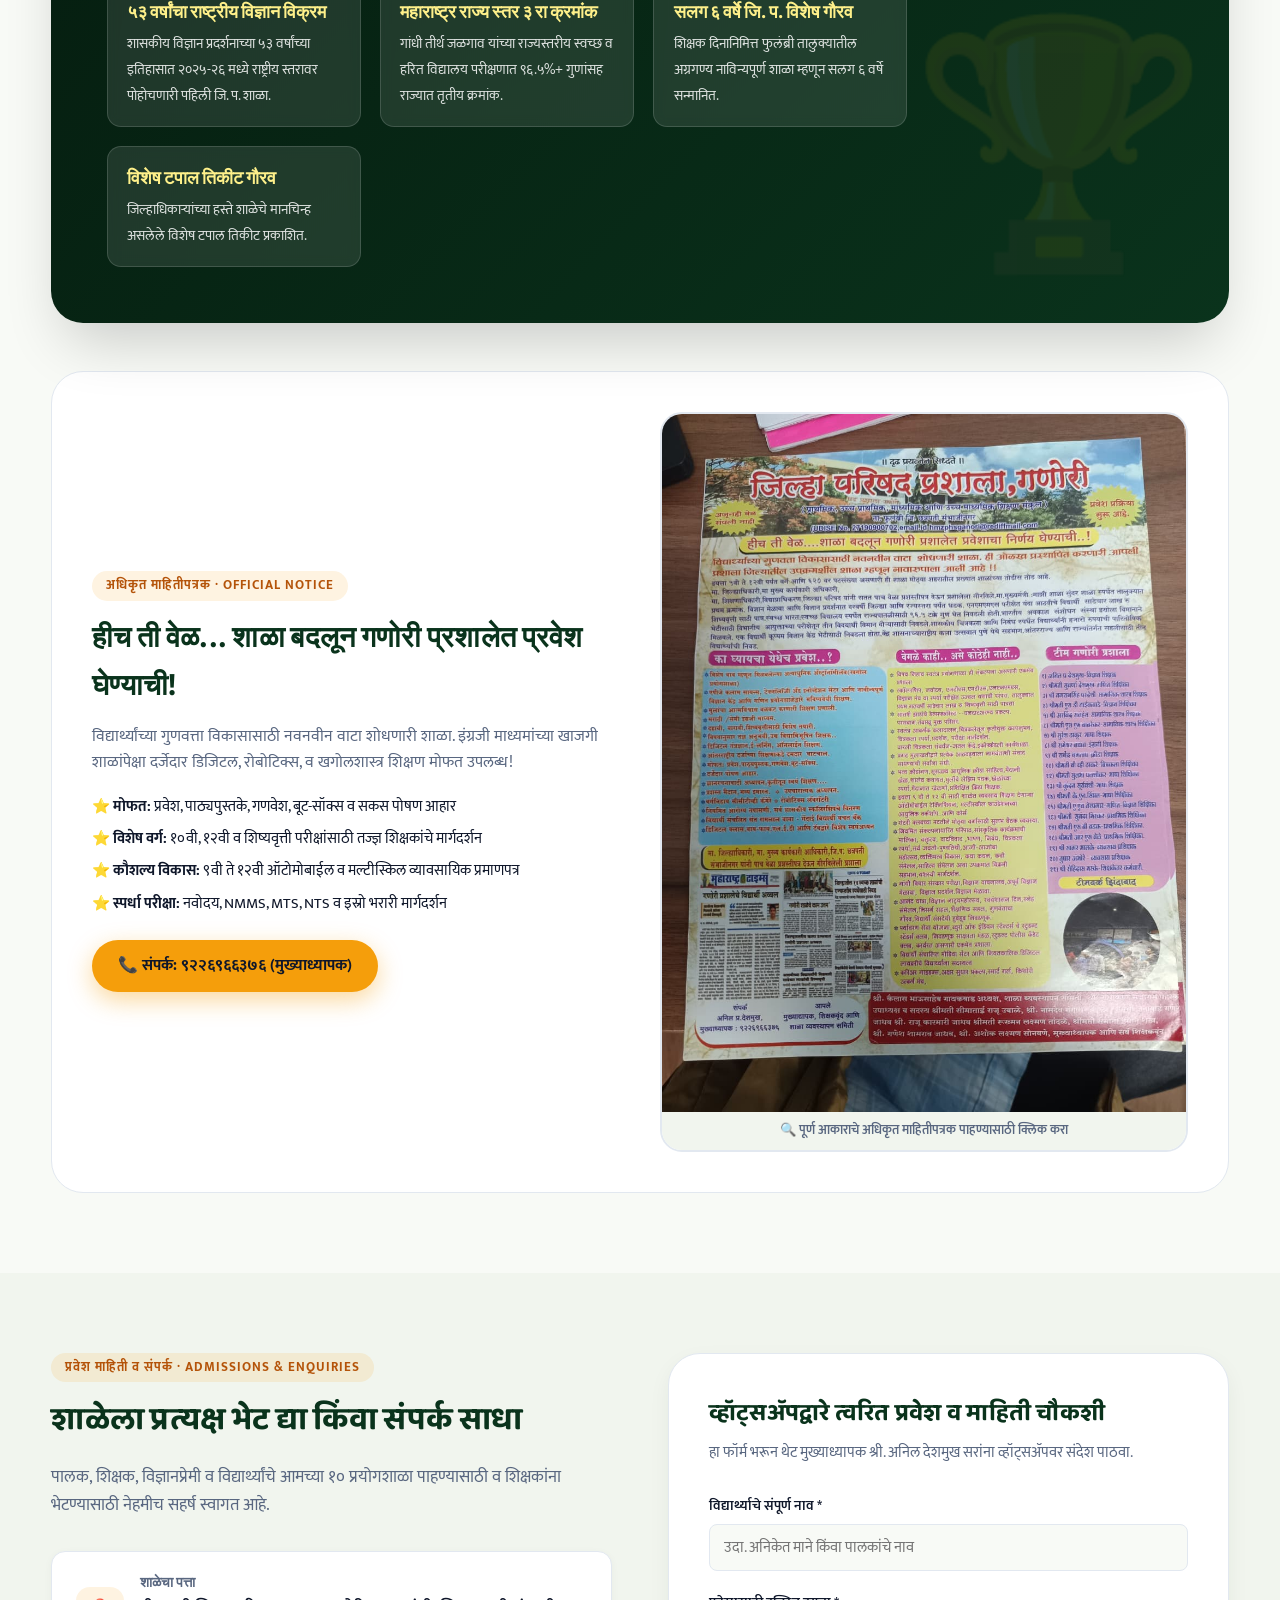
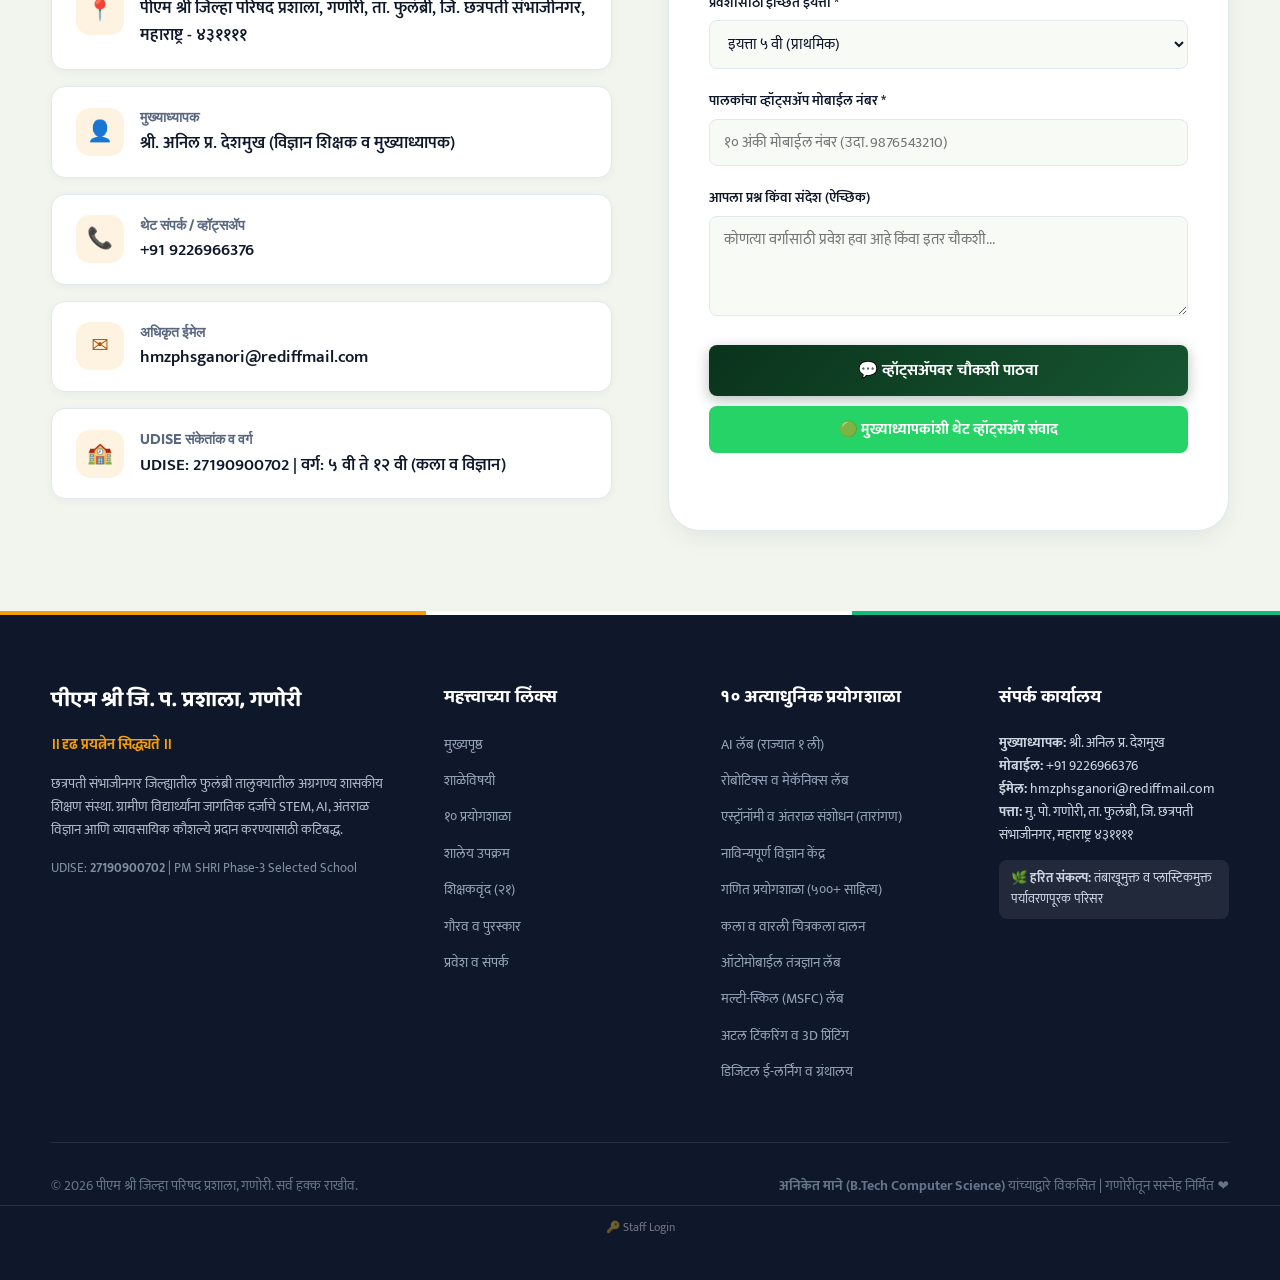
==== commit 8a7933bf: "Website update - Oct 2026" ====
--- a/index.html
+++ b/index.html
@@ -1,628 +1,628 @@
-<!DOCTYPE html>
-<html lang="mr" data-theme="light">
-<head>
-  <meta charset="UTF-8">
-  <meta name="viewport" content="width=device-width, initial-scale=1.0">
-  <title>पीएम श्री जिल्हा परिषद प्रशाला, गणोरी | PM SHRI ZP Prashala, Ganori</title>
-  
-  <!-- SEO Meta Tags -->
-  <meta name="description" content="पीएम श्री जिल्हा परिषद प्रशाला, गणोरी, ता. फुलंब्री, जि. छत्रपती संभाजीनगरचे अधिकृत संकेतस्थळ. महाराष्ट्रातील पहिली शालेय AI लॅब, १० अत्याधुनिक प्रयोगशाळा, ७०० झाडांचे घनदाट अरण्य आणि २१ तज्ज्ञ शिक्षकवृंद.">
-  <meta name="keywords" content="PM SHRI Prashala Ganori, ZP School Ganori, AI Lab Maharashtra, Ganori School, Phulambri, Chhatrapati Sambhajinagar ZP School, 10 Labs, Astronomy Lab, Robotics Lab, पीएम श्री प्रशाला गणोरी">
-  <meta name="author" content="PM SHRI ZP Prashala Ganori">
-  
-  <!-- Open Graph / Social Meta -->
-  <meta property="og:title" content="पीएम श्री जिल्हा परिषद प्रशाला, गणोरी | PM SHRI ZP Prashala Ganori">
-  <meta property="og:description" content="महाराष्ट्रातील १ ली शालेय AI लॅब, १० अत्याधुनिक प्रयोगशाळा, ७०० झाडांचे घनदाट अरण्य, २१ शिक्षक प्रोफाईल्स.">
-  <meta property="og:image" content="images/school-campus-hero.jpg">
-  <meta property="og:type" content="website">
-
-  <!-- Favicon -->
-  <link rel="icon" href="data:image/svg+xml,<svg xmlns=%22http://www.w3.org/2000/svg%22 viewBox=%220 0 100 100%22><text y=%22.9em%22 font-size=%2290%22>🏫</text></svg>">
-
-  <!-- Stylesheet -->
-  <link rel="stylesheet" href="css/style.css">
-</head>
-<body class="lang-mr">
-
-  <!-- Top Notification & Affiliation Bar -->
-  <div class="top-notice-bar">
-    <div class="container top-notice-content">
-      <div class="school-badges">
-        <span class="school-badge-item">🏛️ <b>UDISE:</b> 27190900702</span>
-        <span class="school-badge-item" data-i18n="top_pmshri">⭐ <b>PM SHRI</b> टप्पा-३ निवड</span>
-        <span class="school-badge-item" data-i18n="top_location">📍 ता. फुलंब्री, जि. छत्रपती संभाजीनगर</span>
-      </div>
-      <div class="top-contacts">
-        <a href="tel:+919226966376" data-i18n="top_hm_phone">📞 मुख्याध्यापक: +91 9226966376</a>
-        <a href="mailto:hmzphsganori@rediffmail.com">✉️ hmzphsganori@rediffmail.com</a>
-      </div>
-    </div>
-  </div>
-
-  <!-- Live Announcement Ticker -->
-  <aside class="ticker-wrap" aria-label="Announcements Ticker">
-    <div class="ticker-label">
-      <span class="ticker-pulse"></span>
-      <span data-i18n="ticker_label">ताजी बातमी</span>
-    </div>
-    <div class="ticker-marquee" id="tickerMarquee">
-      <!-- Injected via JavaScript -->
-    </div>
-  </aside>
-
-  <!-- Main Sticky Header -->
-  <header class="site-header" id="siteHeader">
-    <div class="container nav-container">
-      <a href="#home" class="brand-wrapper" aria-label="Ganori Prashala Home">
-        <div class="brand-emblem">ग</div>
-        <div class="brand-text">
-          <span class="brand-motto" data-i18n="brand_motto">॥ दृढ प्रयत्नेन सिद्ध्यते ॥</span>
-          <span class="brand-title" data-i18n="brand_title">पीएम श्री जि. प. प्रशाला, गणोरी</span>
-          <span class="brand-sub" data-i18n="brand_sub">प्राथमिक, उच्च प्राथमिक, माध्यमिक व उच्च माध्यमिक शिक्षण संकुल</span>
-        </div>
-      </a>
-
-      <!-- Desktop & Mobile Navigation Links -->
-      <nav class="main-nav" id="mainNav" aria-label="Primary Navigation">
-        <ul class="nav-links">
-          <li><a href="#home" class="nav-link active" data-i18n="nav_home">मुख्यपृष्ठ</a></li>
-          <li><a href="#about" class="nav-link" data-i18n="nav_about">शाळेविषयी</a></li>
-          <li><a href="#labs" class="nav-link" data-i18n="nav_labs">१० प्रयोगशाळा</a></li>
-          <li><a href="#activities" class="nav-link" data-i18n="nav_activities">उपक्रम</a></li>
-          <li><a href="#staff" class="nav-link" data-i18n="nav_staff">शिक्षकवृंद (२१)</a></li>
-          <li><a href="#awards" class="nav-link" data-i18n="nav_awards">गौरव</a></li>
-          <li><a href="#contact" class="nav-link" data-i18n="nav_contact">संपर्क</a></li>
-        </ul>
-
-        <div class="header-actions">
-          <button class="theme-toggle-btn" id="themeToggleBtn" aria-label="Toggle Color Theme" title="रंग थीम बदला (Light/Dark)">
-            <span id="themeIcon">🌙</span>
-          </button>
-
-          <!-- Language Option Switcher (मराठी By Default) -->
-          <div class="lang-switcher" id="langSwitcher" role="group" aria-label="भाषा पर्याय / Language Option">
-            <button type="button" class="lang-opt-btn active" id="langBtnMr" data-lang="mr" aria-pressed="true" title="मराठी मध्ये पहा">
-              🌐 मराठी
-            </button>
-            <button type="button" class="lang-opt-btn" id="langBtnEn" data-lang="en" aria-pressed="false" title="View in English">
-              English
-            </button>
-          </div>
-
-          <a href="#contact" class="btn-cta-admission" data-i18n="nav_admission">प्रवेश सुरू</a>
-        </div>
-      </nav>
-
-      <!-- Mobile Menu Hamburger -->
-      <button class="mobile-nav-toggle" id="mobileNavToggle" aria-label="Toggle Navigation Drawer" aria-expanded="false">
-        ☰
-      </button>
-    </div>
-  </header>
-
-  <main>
-    <!-- Hero Section -->
-    <section class="hero-section" id="home">
-      <div class="container hero-grid">
-        <div class="hero-copy">
-          <div class="hero-pill-badge" data-i18n="hero_badge">
-            <span>✨</span> महाराष्ट्राची आदर्श ग्रामीण शाळा · PM SHRI टप्पा ३
-          </div>
-          <h1 class="hero-heading" data-i18n="hero_title">
-            ग्रामीण प्रतिभेला <span class="text-gold">AI, अंतराळ विज्ञान व कौशल्यांची</span> नवी भरारी
-          </h1>
-          <p class="hero-subtitle" data-i18n="hero_desc">
-            <b>पीएम श्री जिल्हा परिषद प्रशाला, गणोरी</b> मध्ये आपले सहर्ष स्वागत — राज्यातील पहिली शालेय AI लॅब, १० अत्याधुनिक प्रयोगशाळा, ७०० झाडांचे घनदाट अरण्य आणि शासकीय विज्ञान प्रदर्शनात ५३ वर्षांनी राष्ट्रीय स्तरावर निवड झालेली पहिली जि. प. शाळा.
-          </p>
-
-          <div class="hero-cta-group">
-            <a href="#labs" class="btn-primary">
-              <span data-i18n="hero_btn_labs">🔬 १० प्रयोगशाळा पहा</span>
-              <span>➔</span>
-            </a>
-            <a href="#activities" class="btn-secondary">
-              <span data-i18n="hero_btn_activities">📸 २ वर्षांचे उपक्रम</span>
-            </a>
-            <a href="#staff" class="btn-secondary">
-              <span data-i18n="hero_btn_staff">👥 २१ शिक्षकवृंद</span>
-            </a>
-          </div>
-
-          <div class="hero-highlight-chips">
-            <span class="hero-chip" data-i18n="hero_chip_1">🤖 राज्यातील १ ली AI लॅब</span>
-            <span class="hero-chip" data-i18n="hero_chip_2">🔭 ५ इस्रो विमान स्कॉलर्स</span>
-            <span class="hero-chip" data-i18n="hero_chip_3">🌳 ७००+ वृक्षांचे अरण्य</span>
-            <span class="hero-chip" data-i18n="hero_chip_4">🏆 ९६.५% स्वच्छ विद्यालय</span>
-            <span class="hero-chip" data-i18n="hero_chip_5">⚙️ NSQF ऑटोमोबाईल व MSFC</span>
-          </div>
-        </div>
-
-        <div class="hero-visual">
-          <div class="hero-image-card">
-            <img src="images/school-campus-hero.jpg" alt="हिरवेगार कॅम्पस - पीएम श्री जि. प. प्रशाला गणोरी" loading="eager">
-          </div>
-
-          <!-- Floating Badges -->
-          <div class="hero-float-badge badge-top-left">
-            <div class="float-badge-icon bg-emerald-icon">🤖</div>
-            <div class="float-badge-content">
-              <strong data-i18n="hero_badge_float1_title">राज्यातील १ ली AI लॅब</strong>
-              <small data-i18n="hero_badge_float1_sub">HP Foundation व SCERT पुणे</small>
-            </div>
-          </div>
-
-          <div class="hero-float-badge badge-bottom-right">
-            <div class="float-badge-icon bg-accent-icon">🚀</div>
-            <div class="float-badge-content">
-              <strong data-i18n="hero_badge_float2_title">इस्रो विमान भेट विजेते</strong>
-              <small data-i18n="hero_badge_float2_sub">५ विद्यार्थ्यांची अंतराळ केंद्रांना भेट</small>
-            </div>
-          </div>
-        </div>
-      </div>
-      <div class="hero-tricolor-accent"></div>
-    </section>
-
-    <!-- Key Statistics Strip -->
-    <section class="stats-strip" aria-label="Key School Statistics">
-      <div class="container stats-grid">
-        <div class="stat-item">
-          <div class="stat-number" data-count="620" data-suffix="+">0</div>
-          <div class="stat-label" data-i18n="stat_label_1">प्रवेशित विद्यार्थी (इ. ५ ते १२ वी)</div>
-        </div>
-        <div class="stat-item">
-          <div class="stat-number" data-count="10" data-suffix=" लॅब्स">0</div>
-          <div class="stat-label" data-i18n="stat_label_2">अत्याधुनिक प्रयोगशाळा</div>
-        </div>
-        <div class="stat-item">
-          <div class="stat-number" data-count="22" data-suffix=" शिक्षक">0</div>
-          <div class="stat-label" data-i18n="stat_label_3">समर्पित शिक्षक व मार्गदर्शक</div>
-        </div>
-        <div class="stat-item">
-          <div class="stat-number" data-count="5" data-suffix=" स्कॉलर्स">0</div>
-          <div class="stat-label" data-i18n="stat_label_4">इस्रो विमान भेट स्कॉलर्स</div>
-        </div>
-        <div class="stat-item">
-          <div class="stat-number" data-count="700" data-suffix="+ झाडे">0</div>
-          <div class="stat-label" data-i18n="stat_label_5">ठिबक सिंचनासह देशी वृक्ष</div>
-        </div>
-        <div class="stat-item">
-          <div class="stat-number" data-count="53" data-suffix=" वर्षे">0</div>
-          <div class="stat-label" data-i18n="stat_label_6">ऐतिहासिक राष्ट्रीय विज्ञान निवड</div>
-        </div>
-      </div>
-    </section>
-
-    <!-- About School Section -->
-    <section class="section" id="about">
-      <div class="container">
-        <div class="section-header">
-          <span class="section-tag" data-i18n="about_tag">शाळेची ओळख · About Our School</span>
-          <h2 class="section-title" data-i18n="about_title">ग्रामीण शैक्षणिक गुणवत्तेचा नवा मानदंड</h2>
-          <p class="section-description" data-i18n="about_desc">
-            छत्रपती संभाजीनगर जिल्ह्यातील फुलंब्री तालुक्यात दिमाखात उभी असलेली पीएम श्री जि. प. प्रशाला गणोरी ही इयत्ता ५ वी ते १२ वी (कला व विज्ञान) पर्यंतचे एक परिपूर्ण शैक्षणिक संकुल आहे, जे भौतिक सुविधा, तंत्रज्ञान आणि व्यक्तिमत्त्व घडणीत अग्रगण्य आहे.
-          </p>
-        </div>
-
-        <div class="about-grid">
-          <div class="about-text">
-            <h3 data-i18n="about_h3">दृढ प्रयत्नेन सिद्ध्यते — अखंड प्रयत्नांतूनच सिद्धी</h3>
-            <p class="about-lead" data-i18n="about_lead">
-              ग्रामीण भागातील विद्यार्थ्यांनाही जगातील सर्वोत्कृष्ट तंत्रज्ञान, प्रयोगशील विज्ञान आणि कला-संस्कृतीचे व्यासपीठ मिळावे या ध्येयाने आमची शाळा कार्यरत आहे.
-            </p>
-            <p style="color:var(--text-muted); margin-bottom: 1rem;" data-i18n="about_pmshri">
-              केंद्र सरकारच्या <b>PM SHRI योजनेअंतर्गत (टप्पा ३, २०२५-२६)</b> निवड झालेली गणोरी प्रशाला ही संपूर्ण छत्रपती संभाजीनगर जिल्ह्यातील निवडक दोन शाळांपैकी एक आहे.
-            </p>
-            <ul class="about-features-list">
-              <li class="about-feature-item">
-                <span class="feature-check-icon">✓</span>
-                <div data-i18n="about_feat_1">
-                  <strong>परिपूर्ण शैक्षणिक संकुल:</strong> प्राथमिक (५वी), उच्च प्राथमिक (६ ते ८), माध्यमिक (९ व १०) आणि उच्च माध्यमिक कनिष्ठ महाविद्यालय (११ व १२ कला आणि विज्ञान).
-                </div>
-              </li>
-              <li class="about-feature-item">
-                <span class="feature-check-icon">✓</span>
-                <div data-i18n="about_feat_2">
-                  <strong>व्यावसायिक कौशल्य शिक्षण (NSQF):</strong> २०१५-१६ पासून व्यावसायिक शिक्षणात अग्रेसर; पारंपरिक विषयांना पर्याय म्हणून ऑटोमोबाईल मेकॅनिक्स व मल्टी-स्किल फाउंडेशन कोर्स (MSFC).
-                </div>
-              </li>
-              <li class="about-feature-item">
-                <span class="feature-check-icon">✓</span>
-                <div data-i18n="about_feat_3">
-                  <strong>BALA (अध्ययनास पूरक इमारत):</strong> शाळेची प्रत्येक भिंत, कॉरिडॉर व आवार विज्ञान, वारली आदिवासी कला, खगोलशास्त्र व सुविचारांचे थेट धडे देते.
-                </div>
-              </li>
-              <li class="about-feature-item">
-                <span class="feature-check-icon">✓</span>
-                <div data-i18n="about_feat_4">
-                  <strong>सुरक्षित व स्मार्ट परिसर:</strong> ४० सीसीटीव्ही कॅमेरे, ३ मॉनिटर स्टेशन्स, आरओ शुद्ध पिण्याचे पाणी, आधुनिक स्वच्छतागृहे व हाय-स्पीड इंटरनेट.
-                </div>
-              </li>
-            </ul>
-          </div>
-
-          <div class="about-cards-column">
-            <div class="highlight-metric-card">
-              <div class="highlight-icon">🤖</div>
-              <h4 data-i18n="about_card1_title">महाएआय मिशन पायलट</h4>
-              <p data-i18n="about_card1_desc">HP India Foundation व SCERT पुणे यांच्या सहकार्याने शालेय AI लॅब पायलटसाठी महाराष्ट्रातील केवळ ३ शाळांत आणि मराठवाड्यातील एकमेव निवड.</p>
-            </div>
-            <div class="highlight-metric-card">
-              <div class="highlight-icon">🌱</div>
-              <h4 data-i18n="about_card2_title">घनदाट अरण्य व हरित परिसर</h4>
-              <p data-i18n="about_card2_desc">स्वयंचलित ठिबक सिंचन प्रणालीद्वारे ७००+ देशी झाडांचे संवर्धन; समृद्ध नैसर्गिक परिसंस्था, पक्षी संवर्धन व तंबाखूमुक्त शाळा.</p>
-            </div>
-            <div class="highlight-metric-card">
-              <div class="highlight-icon">🏆</div>
-              <h4 data-i18n="about_card3_title">५३ वर्षांचा राष्ट्रीय विज्ञान गौरव</h4>
-              <p data-i18n="about_card3_desc">शासकीय विज्ञान प्रदर्शनाच्या ५३ वर्षांच्या इतिहासात राष्ट्रीय स्तरावर पात्र ठरणारी पहिली जिल्हा परिषद शाळा ठरण्याचा ऐतिहासिक विक्रम.</p>
-            </div>
-            <div class="highlight-metric-card">
-              <div class="highlight-icon">🏅</div>
-              <h4 data-i18n="about_card4_title">टपाल तिकीट सन्मान</h4>
-              <p data-i18n="about_card4_desc">जिल्हाधिकाऱ्यांच्या हस्ते गणोरी प्रशालेचे मानचिन्ह असलेले विशेष टपाल तिकीट प्रकाशित करून शाळेचा बहुमान.</p>
-            </div>
-          </div>
-        </div>
-      </div>
-    </section>
-
-    <!-- 10 Advanced Laboratories Section -->
-    <section class="section section-alt" id="labs">
-      <div class="container">
-        <div class="section-header">
-          <span class="section-tag" data-i18n="labs_tag">अत्याधुनिक पायाभूत सुविधा · १० प्रयोगशाळा</span>
-          <h2 class="section-title" data-i18n="labs_title">आमच्या १० अत्याधुनिक प्रयोगशाळांचा परिचय</h2>
-          <p class="section-description" data-i18n="labs_desc">
-            केवळ पुस्तकी ज्ञानापलीकडे जाऊन कृत्रिम बुद्धिमत्ता, अंतराळ विज्ञान, रोबोटिक्स, 3D प्रिंटिंग आणि औद्योगिक कौशल्यांचे थेट प्रात्यक्षिक प्रशिक्षण देणारी १० आधुनिक दालने.
-          </p>
-        </div>
-
-        <!-- Labs Navigation Tabs -->
-        <div class="labs-nav-tabs" id="labsNavTabs" role="tablist">
-          <!-- Injected via JavaScript -->
-        </div>
-
-        <!-- Active Lab View Container -->
-        <div class="lab-content-wrapper" id="labActiveView">
-          <!-- Injected via JavaScript -->
-        </div>
-      </div>
-    </section>
-
-    <!-- Activities Showcase (Last 2 Years: 2024-2026) -->
-    <section class="section" id="activities">
-      <div class="container">
-        <div class="section-header">
-          <span class="section-tag" data-i18n="act_tag">अनुभवातून शिक्षण · मागील २ वर्षांतील उपक्रम</span>
-          <h2 class="section-title" data-i18n="act_title">मागील २ वर्षांतील ठळक उपक्रम (२०२४–२०२६)</h2>
-          <p class="section-description" data-i18n="act_desc">
-            शैक्षणिक सत्र २०२४-२५ व २०२५-२६ मधील विज्ञान यश, पर्यावरण संवर्धन, सांस्कृतिक महोत्सव आणि जीवनकौशल्यांचा सचित्र आढावा.
-          </p>
-        </div>
-
-        <!-- Activity Filter Pills -->
-        <div class="activities-filter-bar">
-          <button class="activity-filter-btn active" data-filter="all" data-i18n="act_filter_all">सर्व उपक्रम (१२+)</button>
-          <button class="activity-filter-btn" data-filter="2025-26" data-i18n="act_filter_2025">शैक्षणिक वर्ष २०२५-२६</button>
-          <button class="activity-filter-btn" data-filter="2024-25" data-i18n="act_filter_2024">शैक्षणिक वर्ष २०२४-२५</button>
-          <button class="activity-filter-btn" data-filter="science" data-i18n="act_filter_sci">🔬 विज्ञान व STEM</button>
-          <button class="activity-filter-btn" data-filter="green" data-i18n="act_filter_green">🌱 हरित परिसर</button>
-          <button class="activity-filter-btn" data-filter="arts" data-i18n="act_filter_arts">🎨 कला व संस्कृती</button>
-          <button class="activity-filter-btn" data-filter="welfare" data-i18n="act_filter_welfare">🤝 विद्यार्थी कल्याण</button>
-        </div>
-
-        <!-- Activities Cards Grid -->
-        <div class="activities-cards-grid" id="activitiesCardsGrid">
-          <!-- Injected via JavaScript -->
-        </div>
-      </div>
-    </section>
-
-    <!-- Faculty & Staff Directory (21 Profiles) -->
-    <section class="section section-alt" id="staff">
-      <div class="container">
-        <div class="section-header">
-          <span class="section-tag" data-i18n="staff_tag">समर्पित शिक्षकवृंद · टीम गणोरी प्रशाला</span>
-          <h2 class="section-title" data-i18n="staff_title">आमचे २१ मार्गदर्शक व शिक्षक</h2>
-          <p class="section-description" data-i18n="staff_desc">
-            मुख्याध्यापक श्री. अनिल प्र. देशमुख यांच्या प्रेरणादायी नेतृत्वाखाली आमचे २१ समर्पित शिक्षक, लॅब संचालक आणि मार्गदर्शक प्रत्येक विद्यार्थ्याचा सर्वांगीण विकास घडवण्यासाठी अहोरात्र कार्यरत आहेत.
-          </p>
-        </div>
-
-        <!-- Staff Filter and Search Controls -->
-        <div class="staff-filter-controls">
-          <div class="staff-category-tabs" id="staffCategoryTabs">
-            <button class="staff-cat-btn active" data-cat="all" data-i18n="staff_tab_all">सर्व (२१)</button>
-            <button class="staff-cat-btn" data-cat="leadership" data-i18n="staff_tab_lead">प्रशासन व नेतृत्व</button>
-            <button class="staff-cat-btn" data-cat="stem" data-i18n="staff_tab_stem">विज्ञान व गणित</button>
-            <button class="staff-cat-btn" data-cat="humanities" data-i18n="staff_tab_humanities">भाषा व सामाजिक शास्त्रे</button>
-            <button class="staff-cat-btn" data-cat="vocational" data-i18n="staff_tab_vocational">कौशल्य व प्रयोगशाळा</button>
-            <button class="staff-cat-btn" data-cat="primary-sports" data-i18n="staff_tab_primary">प्राथमिक व क्रीडा</button>
-          </div>
-
-          <div class="staff-search-box">
-            <span class="staff-search-icon">🔍</span>
-            <input type="text" class="staff-search-input" id="staffSearchInput" placeholder="शिक्षकांचे नाव किंवा विषयानुसार शोधा..." aria-label="Search Staff" data-i18n-ph="staff_search_ph">
-          </div>
-        </div>
-
-        <div style="display:flex; justify-content:space-between; align-items:center; margin-bottom: 1.5rem; flex-wrap:wrap; gap:10px;">
-          <span id="staffCountBadge" style="font-weight:700; color:var(--primary); font-size:0.95rem;">२१ पैकी २१ शिक्षक दाखवत आहे</span>
-          <span style="font-size:0.85rem; color:var(--text-muted);" data-i18n="staff_hint">💡 सविस्तर माहिती व भूमिकेसाठी कार्डवर क्लिक करा</span>
-        </div>
-
-        <!-- Staff Grid -->
-        <div class="staff-grid" id="staffCardsGrid">
-          <!-- Injected via JavaScript (All 21 Profiles) -->
-        </div>
-      </div>
-    </section>
-
-    <!-- Honors & State Accolades Section -->
-    <section class="section" id="awards">
-      <div class="container">
-        <div class="awards-banner-card">
-          <div class="awards-banner-content">
-            <span class="awards-banner-tag" data-i18n="awards_tag">🏆 पुरस्कार व ऐतिहासिक गौरव</span>
-            <h2 class="awards-banner-title" data-i18n="awards_title">अभिनव व गुणवत्तापूर्ण शिक्षणासाठी महाराष्ट्रभर गौरव</h2>
-            <p class="awards-banner-text" data-i18n="awards_desc">
-              योग्य मार्गदर्शन आणि नेतृत्व लाभल्यास ग्रामीण भागातील सरकारी शाळांचे विद्यार्थीही विज्ञान, पर्यावरण आणि स्वच्छतेमध्ये देशाला दिशा देऊ शकतात हे गणोरी प्रशालेने सातत्याने सिद्ध केले आहे.
-            </p>
-
-            <div class="awards-points-grid">
-              <div class="award-point">
-                <strong data-i18n="award_pt1_title">५३ वर्षांचा राष्ट्रीय विज्ञान विक्रम</strong>
-                <span data-i18n="award_pt1_desc">शासकीय विज्ञान प्रदर्शनाच्या ५३ वर्षांच्या इतिहासात २०२५-२६ मध्ये राष्ट्रीय स्तरावर पोहोचणारी पहिली जि. प. शाळा.</span>
-              </div>
-              <div class="award-point">
-                <strong data-i18n="award_pt2_title">महाराष्ट्र राज्य स्तर ३ रा क्रमांक</strong>
-                <span data-i18n="award_pt2_desc">गांधी तीर्थ जळगाव यांच्या राज्यस्तरीय स्वच्छ व हरित विद्यालय परीक्षणात ९६.५%+ गुणांसह राज्यात तृतीय क्रमांक.</span>
-              </div>
-              <div class="award-point">
-                <strong data-i18n="award_pt3_title">सलग ६ वर्षे जि. प. विशेष गौरव</strong>
-                <span data-i18n="award_pt3_desc">शिक्षक दिनानिमित्त फुलंब्री तालुक्यातील अग्रगण्य नाविन्यपूर्ण शाळा म्हणून सलग ६ वर्षे सन्मानित.</span>
-              </div>
-              <div class="award-point">
-                <strong data-i18n="award_pt4_title">विशेष टपाल तिकीट गौरव</strong>
-                <span data-i18n="award_pt4_desc">जिल्हाधिकाऱ्यांच्या हस्ते शाळेचे मानचिन्ह असलेले विशेष टपाल तिकीट प्रकाशित.</span>
-              </div>
-            </div>
-          </div>
-        </div>
-
-        <!-- Reference Poster & Admission Notice Showcase -->
-        <div style="background:var(--surface); border:1px solid var(--border); border-radius:var(--radius-xl); padding:2.5rem; display:grid; grid-template-columns:1fr 1fr; gap:2.5rem; align-items:center;">
-          <div>
-            <span class="section-tag" data-i18n="poster_tag">अधिकृत माहितीपत्रक · Official Notice</span>
-            <h3 style="font-family:var(--font-head); font-size:1.8rem; color:var(--primary); margin-bottom:1rem;" data-i18n="poster_title">
-              हीच ती वेळ... शाळा बदलून गणोरी प्रशालेत प्रवेश घेण्याची!
-            </h3>
-            <p style="color:var(--text-muted); line-height:1.6; margin-bottom:1.2rem;" data-i18n="poster_desc">
-              विद्यार्थ्यांच्या गुणवत्ता विकासासाठी नवनवीन वाटा शोधणारी शाळा. इंग्रजी माध्यमांच्या खाजगी शाळांपेक्षा दर्जेदार डिजिटल, रोबोटिक्स, व खगोलशास्त्र शिक्षण मोफत उपलब्ध!
-            </p>
-            <ul style="list-style:none; display:grid; gap:8px; font-size:0.92rem; color:var(--text-main); margin-bottom:1.5rem;">
-              <li data-i18n="poster_f1">⭐ <b>मोफत:</b> प्रवेश, पाठ्यपुस्तके, गणवेश, बूट-सॉक्स व सकस पोषण आहार</li>
-              <li data-i18n="poster_f2">⭐ <b>विशेष वर्ग:</b> १०वी, १२वी व शिष्यवृत्ती परीक्षांसाठी तज्ज्ञ शिक्षकांचे मार्गदर्शन</li>
-              <li data-i18n="poster_f3">⭐ <b>कौशल्य विकास:</b> ९वी ते १२वी ऑटोमोबाईल व मल्टीस्किल व्यावसायिक प्रमाणपत्र</li>
-              <li data-i18n="poster_f4">⭐ <b>स्पर्धा परीक्षा:</b> नवोदय, NMMS, MTS, NTS व इस्रो भरारी मार्गदर्शन</li>
-            </ul>
-            <a href="tel:+919226966376" class="btn-primary">
-              <span data-i18n="poster_btn">📞 संपर्क: ९२२६९६६३७६ (मुख्याध्यापक)</span>
-            </a>
-          </div>
-
-          <div style="border-radius:var(--radius-lg); overflow:hidden; border:2px solid var(--border); cursor:pointer;" onclick="openLightbox('images/school-poster-reference.jpg', 'अधिकृत प्रवेश व यश माहितीपत्रक')">
-            <img src="images/school-poster-reference.jpg" alt="Official Ganori Prashala Poster" style="width:100%; height:auto; object-fit:cover;">
-            <div style="background:var(--bg-alt); padding:8px 14px; text-align:center; font-size:0.82rem; font-weight:600; color:var(--text-muted);" data-i18n="poster_view">
-              🔍 पूर्ण आकाराचे अधिकृत माहितीपत्रक पाहण्यासाठी क्लिक करा
-            </div>
-          </div>
-        </div>
-      </div>
-    </section>
-
-    <!-- Admission & Contact Section -->
-    <section class="section section-alt" id="contact">
-      <div class="container">
-        <div class="contact-section-grid">
-          <!-- Contact Information Column -->
-          <div class="contact-info-col">
-            <span class="section-tag" data-i18n="contact_tag">प्रवेश माहिती व संपर्क · Admissions & Enquiries</span>
-            <h3 data-i18n="contact_title">शाळेला प्रत्यक्ष भेट द्या किंवा संपर्क साधा</h3>
-            <p class="contact-info-lead" data-i18n="contact_lead">
-              पालक, शिक्षक, विज्ञानप्रेमी व विद्यार्थ्यांचे आमच्या १० प्रयोगशाळा पाहण्यासाठी व शिक्षकांना भेटण्यासाठी नेहमीच सहर्ष स्वागत आहे.
-            </p>
-
-            <div class="contact-cards-stack">
-              <div class="contact-detail-card">
-                <div class="contact-icon-box">📍</div>
-                <div>
-                  <b data-i18n="contact_addr_lbl">शाळेचा पत्ता</b>
-                  <span data-i18n="contact_addr_val">पीएम श्री जिल्हा परिषद प्रशाला, गणोरी, ता. फुलंब्री, जि. छत्रपती संभाजीनगर, महाराष्ट्र - ४३११११</span>
-                </div>
-              </div>
-
-              <div class="contact-detail-card">
-                <div class="contact-icon-box">👤</div>
-                <div>
-                  <b data-i18n="contact_hm_lbl">मुख्याध्यापक</b>
-                  <span>श्री. अनिल प्र. देशमुख (विज्ञान शिक्षक व मुख्याध्यापक)</span>
-                </div>
-              </div>
-
-              <div class="contact-detail-card">
-                <div class="contact-icon-box">📞</div>
-                <div>
-                  <b data-i18n="contact_phone_lbl">थेट संपर्क / व्हॉट्सॲप</b>
-                  <a href="tel:+919226966376">+91 9226966376</a>
-                </div>
-              </div>
-
-              <div class="contact-detail-card">
-                <div class="contact-icon-box">✉️</div>
-                <div>
-                  <b data-i18n="contact_email_lbl">अधिकृत ईमेल</b>
-                  <a href="mailto:hmzphsganori@rediffmail.com">hmzphsganori@rediffmail.com</a>
-                </div>
-              </div>
-
-              <div class="contact-detail-card">
-                <div class="contact-icon-box">🏫</div>
-                <div>
-                  <b data-i18n="contact_udise_lbl">UDISE संकेतांक व वर्ग</b>
-                  <span data-i18n="contact_udise_val">UDISE: 27190900702 | वर्ग: ५ वी ते १२ वी (कला व विज्ञान)</span>
-                </div>
-              </div>
-            </div>
-          </div>
-
-          <!-- Admission Enquiry Form -->
-          <div class="enquiry-form-card">
-            <h4 data-i18n="form_title">व्हॉट्सॲपद्वारे त्वरित प्रवेश व माहिती चौकशी</h4>
-            <p data-i18n="form_sub">हा फॉर्म भरून थेट मुख्याध्यापक श्री. अनिल देशमुख सरांना व्हॉट्सॲपवर संदेश पाठवा.</p>
-
-            <form id="admissionEnquiryForm">
-              <div class="form-group">
-                <label class="form-label" for="formStudentName" data-i18n="form_name_lbl">विद्यार्थ्याचे संपूर्ण नाव *</label>
-                <input type="text" id="formStudentName" class="form-control" placeholder="उदा. राहुल / स्नेहल जाधव" required data-i18n-ph="form_name_ph">
-              </div>
-
-              <div class="form-group">
-                <label class="form-label" for="formClassSelect" data-i18n="form_class_lbl">प्रवेशासाठी इच्छित इयत्ता *</label>
-                <select id="formClassSelect" class="form-control" required>
-                  <option value="Std 5th">इयत्ता ५ वी (प्राथमिक)</option>
-                  <option value="Std 6th">इयत्ता ६ वी</option>
-                  <option value="Std 7th">इयत्ता ७ वी</option>
-                  <option value="Std 8th">इयत्ता ८ वी (उच्च प्राथमिक)</option>
-                  <option value="Std 9th (Semi-English / Marathi / NSQF)">इयत्ता ९ वी (माध्यमिक / NSQF)</option>
-                  <option value="Std 10th (SSC Board)">इयत्ता १० वी (बोर्ड परीक्षा)</option>
-                  <option value="Std 11th Science">इयत्ता ११ वी विज्ञान (Science)</option>
-                  <option value="Std 11th Arts">इयत्ता ११ वी कला (Arts)</option>
-                  <option value="Std 12th Science">इयत्ता १२ वी विज्ञान (Science)</option>
-                  <option value="Std 12th Arts">इयत्ता १२ वी कला (Arts)</option>
-                  <option value="Lab Visit / Educational Tour">प्रयोगशाळा भेट / शैक्षणिक सहल चौकशी</option>
-                </select>
-              </div>
-
-              <div class="form-group">
-                <label class="form-label" for="formParentPhone" data-i18n="form_phone_lbl">पालकांचा व्हॉट्सॲप मोबाईल नंबर *</label>
-                <input type="tel" id="formParentPhone" class="form-control" placeholder="उदा. ९८७६५४३२१०" pattern="[0-9]{10}" required data-i18n-ph="form_phone_ph">
-              </div>
-
-              <div class="form-group">
-                <label class="form-label" for="formQueryNote" data-i18n="form_note_lbl">आपला प्रश्न किंवा संदेश (ऐच्छिक)</label>
-                <textarea id="formQueryNote" class="form-control" placeholder="AI लॅब, मोफत बस/सायकल, वसतिगृह किंवा विषयांविषयी काही विचारणे असल्यास..." data-i18n-ph="form_note_ph"></textarea>
-              </div>
-
-              <button type="submit" class="btn-submit-enquiry">
-                <span data-i18n="form_submit_btn">💬 व्हॉट्सॲपवर चौकशी पाठवा</span>
-              </button>
-
-              <a href="https://wa.me/919226966376?text=Namaskar%20Anil%20Deshmukh%20Sir%2C%20I%20am%20interested%20in%20PM%20SHRI%20ZP%20Prashala%20Ganori%20admissions." target="_blank" rel="noopener" class="whatsapp-direct-btn">
-                <span data-i18n="form_wa_direct">🟢 मुख्याध्यापकांशी थेट व्हॉट्सॲप संवाद</span>
-              </a>
-            </form>
-          </div>
-        </div>
-      </div>
-    </section>
-  </main>
-
-  <!-- Site Footer -->
-  <footer class="site-footer">
-    <div class="container footer-grid">
-      <div class="footer-col-about">
-        <h4 data-i18n="brand_title">पीएम श्री जि. प. प्रशाला, गणोरी</h4>
-        <div class="footer-motto" data-i18n="brand_motto">॥ दृढ प्रयत्नेन सिद्ध्यते ॥</div>
-        <p data-i18n="footer_desc">
-          छत्रपती संभाजीनगर जिल्ह्यातील फुलंब्री तालुक्यातील अग्रगण्य शासकीय शिक्षण संस्था. ग्रामीण विद्यार्थ्यांना जागतिक दर्जाचे STEM, AI, अंतराळ विज्ञान आणि व्यावसायिक कौशल्ये प्रदान करण्यासाठी कटिबद्ध.
-        </p>
-        <p style="margin-top: 1rem; font-size: 0.82rem; color: #94a3b8;">
-          UDISE: <b>27190900702</b> | PM SHRI Phase-3 Selected School
-        </p>
-      </div>
-
-      <div class="footer-col">
-        <h5 data-i18n="footer_quick_links">महत्त्वाच्या लिंक्स</h5>
-        <ul class="footer-links-list">
-          <li><a href="#home" data-i18n="nav_home">मुख्यपृष्ठ</a></li>
-          <li><a href="#about" data-i18n="nav_about">शाळेविषयी</a></li>
-          <li><a href="#labs" data-i18n="nav_labs">१० प्रयोगशाळा</a></li>
-          <li><a href="#activities" data-i18n="nav_activities">शालेय उपक्रम</a></li>
-          <li><a href="#staff" data-i18n="nav_staff">शिक्षकवृंद (२१)</a></li>
-          <li><a href="#awards" data-i18n="nav_awards">गौरव व पुरस्कार</a></li>
-          <li><a href="#contact" data-i18n="nav_contact">प्रवेश व संपर्क</a></li>
-        </ul>
-      </div>
-
-      <div class="footer-col">
-        <h5 data-i18n="footer_labs_title">१० अत्याधुनिक प्रयोगशाळा</h5>
-        <ul class="footer-links-list">
-          <li><a href="#labs">AI लॅब (राज्यात १ ली)</a></li>
-          <li><a href="#labs">रोबोटिक्स व मेकॅनिक्स लॅब</a></li>
-          <li><a href="#labs">एस्ट्रॉनॉमी व अंतराळ संशोधन (तारांगण)</a></li>
-          <li><a href="#labs">नाविन्यपूर्ण विज्ञान केंद्र</a></li>
-          <li><a href="#labs">गणित प्रयोगशाळा (५००+ साहित्य)</a></li>
-          <li><a href="#labs">कला व वारली चित्रकला दालन</a></li>
-          <li><a href="#labs">ऑटोमोबाईल तंत्रज्ञान लॅब</a></li>
-          <li><a href="#labs">मल्टी-स्किल (MSFC) लॅब</a></li>
-          <li><a href="#labs">अटल टिंकरिंग व 3D प्रिंटिंग</a></li>
-          <li><a href="#labs">डिजिटल ई-लर्निंग व ग्रंथालय</a></li>
-        </ul>
-      </div>
-
-      <div class="footer-col">
-        <h5 data-i18n="footer_office_title">संपर्क कार्यालय</h5>
-        <p style="font-size:0.9rem; line-height: 1.6; margin-bottom: 0.8rem;">
-          <b>मुख्याध्यापक:</b> श्री. अनिल प्र. देशमुख<br>
-          <b>मोबाईल:</b> +91 9226966376<br>
-          <b>ईमेल:</b> hmzphsganori@rediffmail.com<br>
-          <b>पत्ता:</b> मु. पो. गणोरी, ता. फुलंब्री, जि. छत्रपती संभाजीनगर, महाराष्ट्र ४३११११
-        </p>
-        <div style="background: rgba(255,255,255,0.08); padding: 8px 12px; border-radius: var(--radius-sm); font-size: 0.82rem;" data-i18n="footer_green">
-          🌿 <b>हरित संकल्प:</b> तंबाखूमुक्त व प्लास्टिकमुक्त पर्यावरणपूरक परिसर
-        </div>
-      </div>
-    </div>
-
-    <div class="container footer-bottom-bar">
-      <div data-i18n="footer_copy">
-        © <span id="currentYear">2026</span> पीएम श्री जिल्हा परिषद प्रशाला, गणोरी. सर्व हक्क राखीव.
-      </div>
-      <div data-i18n="footer_dev">
-        <b>अनिकेत माने (B.Tech Computer Science)</b> यांच्याद्वारे विकसित | गणोरीतून सस्नेह निर्मित ❤️
-      </div>
-    </div>
-  </footer>
-
-  <!-- Lightbox Photo Viewer Modal -->
-  <div class="lightbox-modal" id="lightboxModal" role="dialog" aria-modal="true" aria-label="Photo Viewer">
-    <div class="lightbox-content-box">
-      <button class="lightbox-close-btn" id="lightboxCloseBtn" aria-label="Close Lightbox">✕</button>
-      <img src="" alt="" class="lightbox-img" id="lightboxImg">
-      <p class="lightbox-caption-text" id="lightboxCaption"></p>
-    </div>
-  </div>
-
-  <!-- Staff Profile Bio Modal -->
-  <div class="staff-modal" id="staffModal" role="dialog" aria-modal="true" aria-label="Staff Profile">
-    <div class="staff-modal-card" id="staffModalCard">
-      <!-- Injected via JavaScript -->
-    </div>
-  </div>
-
-  <!-- Floating Action Buttons -->
-  <div class="floating-actions-container">
-    <a href="https://wa.me/919226966376?text=Namaskar%20Anil%20Deshmukh%20Sir%2C%20inquiry%20regarding%20Ganori%20Prashala." target="_blank" rel="noopener" class="fab-btn fab-whatsapp" aria-label="मुख्याध्यापकांशी व्हॉट्सॲपवर चॅट करा" data-i18n-title="fab_wa_title" title="मुख्याध्यापकांशी व्हॉट्सॲपवर संपर्क साधा">
-      💬
-    </a>
-    <button class="fab-btn fab-scroll-top" id="fabScrollTop" aria-label="वर जा" data-i18n-title="fab_top_title" title="पृष्ठाच्या सुरुवातीला जा">
-      ↑
-    </button>
-  </div>
-
-  <!-- Main JavaScript File -->
-  <script src="js/main.js"></script>
-</body>
-</html>
+<!DOCTYPE html>
+<html lang="mr" data-theme="light">
+<head>
+  <meta charset="UTF-8">
+  <meta name="viewport" content="width=device-width, initial-scale=1.0">
+  <title>पीएम श्री जिल्हा परिषद प्रशाला, गणोरी | PM SHRI ZP Prashala, Ganori</title>
+  
+  <!-- SEO Meta Tags -->
+  <meta name="description" content="पीएम श्री जिल्हा परिषद प्रशाला, गणोरी, ता. फुलंब्री, जि. छत्रपती संभाजीनगरचे अधिकृत संकेतस्थळ. महाराष्ट्रातील पहिली शालेय AI लॅब, १० अत्याधुनिक प्रयोगशाळा, ७०० झाडांचे घनदाट अरण्य आणि २१ तज्ज्ञ शिक्षकवृंद.">
+  <meta name="keywords" content="PM SHRI Prashala Ganori, ZP School Ganori, AI Lab Maharashtra, Ganori School, Phulambri, Chhatrapati Sambhajinagar ZP School, 10 Labs, Astronomy Lab, Robotics Lab, पीएम श्री प्रशाला गणोरी">
+  <meta name="author" content="PM SHRI ZP Prashala Ganori">
+  
+  <!-- Open Graph / Social Meta -->
+  <meta property="og:title" content="पीएम श्री जिल्हा परिषद प्रशाला, गणोरी | PM SHRI ZP Prashala Ganori">
+  <meta property="og:description" content="महाराष्ट्रातील १ ली शालेय AI लॅब, १० अत्याधुनिक प्रयोगशाळा, ७०० झाडांचे घनदाट अरण्य, २१ शिक्षक प्रोफाईल्स.">
+  <meta property="og:image" content="images/school-campus-hero.jpg">
+  <meta property="og:type" content="website">
+
+  <!-- Favicon -->
+  <link rel="icon" href="data:image/svg+xml,<svg xmlns=%22http://www.w3.org/2000/svg%22 viewBox=%220 0 100 100%22><text y=%22.9em%22 font-size=%2290%22>🏫</text></svg>">
+
+  <!-- Stylesheet -->
+  <link rel="stylesheet" href="css/style.css">
+</head>
+<body class="lang-mr">
+
+  <!-- Top Notification & Affiliation Bar -->
+  <div class="top-notice-bar">
+    <div class="container top-notice-content">
+      <div class="school-badges">
+        <span class="school-badge-item">🏛️ <b>UDISE:</b> 27190900702</span>
+        <span class="school-badge-item" data-i18n="top_pmshri">⭐ <b>PM SHRI</b> टप्पा-३ निवड</span>
+        <span class="school-badge-item" data-i18n="top_location">📍 ता. फुलंब्री, जि. छत्रपती संभाजीनगर</span>
+      </div>
+      <div class="top-contacts">
+        <a href="tel:+919226966376" data-i18n="top_hm_phone">📞 मुख्याध्यापक: +91 9226966376</a>
+        <a href="mailto:hmzphsganori@rediffmail.com">✉️ hmzphsganori@rediffmail.com</a>
+      </div>
+    </div>
+  </div>
+
+  <!-- Live Announcement Ticker -->
+  <aside class="ticker-wrap" aria-label="Announcements Ticker">
+    <div class="ticker-label">
+      <span class="ticker-pulse"></span>
+      <span data-i18n="ticker_label">ताजी बातमी</span>
+    </div>
+    <div class="ticker-marquee" id="tickerMarquee">
+      <!-- Injected via JavaScript -->
+    </div>
+  </aside>
+
+  <!-- Main Sticky Header -->
+  <header class="site-header" id="siteHeader">
+    <div class="container nav-container">
+      <a href="#home" class="brand-wrapper" aria-label="Ganori Prashala Home">
+        <div class="brand-emblem">ग</div>
+        <div class="brand-text">
+          <span class="brand-motto" data-i18n="brand_motto">॥ दृढ प्रयत्नेन सिद्ध्यते ॥</span>
+          <span class="brand-title" data-i18n="brand_title">पीएम श्री जि. प. प्रशाला, गणोरी</span>
+          <span class="brand-sub" data-i18n="brand_sub">प्राथमिक, उच्च प्राथमिक, माध्यमिक व उच्च माध्यमिक शिक्षण संकुल</span>
+        </div>
+      </a>
+
+      <!-- Desktop & Mobile Navigation Links -->
+      <nav class="main-nav" id="mainNav" aria-label="Primary Navigation">
+        <ul class="nav-links">
+          <li><a href="#home" class="nav-link active" data-i18n="nav_home">मुख्यपृष्ठ</a></li>
+          <li><a href="#about" class="nav-link" data-i18n="nav_about">शाळेविषयी</a></li>
+          <li><a href="#labs" class="nav-link" data-i18n="nav_labs">१० प्रयोगशाळा</a></li>
+          <li><a href="#activities" class="nav-link" data-i18n="nav_activities">उपक्रम</a></li>
+          <li><a href="#staff" class="nav-link" data-i18n="nav_staff">शिक्षकवृंद (२१)</a></li>
+          <li><a href="#awards" class="nav-link" data-i18n="nav_awards">गौरव</a></li>
+          <li><a href="#contact" class="nav-link" data-i18n="nav_contact">संपर्क</a></li>
+        </ul>
+
+        <div class="header-actions">
+          <button class="theme-toggle-btn" id="themeToggleBtn" aria-label="Toggle Color Theme" title="रंग थीम बदला (Light/Dark)">
+            <span id="themeIcon">🌙</span>
+          </button>
+
+          <!-- Language Option Switcher (मराठी By Default) -->
+          <div class="lang-switcher" id="langSwitcher" role="group" aria-label="भाषा पर्याय / Language Option">
+            <button type="button" class="lang-opt-btn active" id="langBtnMr" data-lang="mr" aria-pressed="true" title="मराठी मध्ये पहा">
+              🌐 मराठी
+            </button>
+            <button type="button" class="lang-opt-btn" id="langBtnEn" data-lang="en" aria-pressed="false" title="View in English">
+              English
+            </button>
+          </div>
+
+          <a href="#contact" class="btn-cta-admission" data-i18n="nav_admission">प्रवेश सुरू</a>
+        </div>
+      </nav>
+
+      <!-- Mobile Menu Hamburger -->
+      <button class="mobile-nav-toggle" id="mobileNavToggle" aria-label="Toggle Navigation Drawer" aria-expanded="false">
+        ☰
+      </button>
+    </div>
+  </header>
+
+  <main>
+    <!-- Hero Section -->
+    <section class="hero-section" id="home">
+      <div class="container hero-grid">
+        <div class="hero-copy">
+          <div class="hero-pill-badge" data-i18n="hero_badge">
+            <span>✨</span> महाराष्ट्राची आदर्श ग्रामीण शाळा · PM SHRI टप्पा ३
+          </div>
+          <h1 class="hero-heading" data-i18n="hero_title">
+            ग्रामीण प्रतिभेला <span class="text-gold">AI, अंतराळ विज्ञान व कौशल्यांची</span> नवी भरारी
+          </h1>
+          <p class="hero-subtitle" data-i18n="hero_desc">
+            <b>पीएम श्री जिल्हा परिषद प्रशाला, गणोरी</b> मध्ये आपले सहर्ष स्वागत — राज्यातील पहिली शालेय AI लॅब, १० अत्याधुनिक प्रयोगशाळा, ७०० झाडांचे घनदाट अरण्य आणि शासकीय विज्ञान प्रदर्शनात ५३ वर्षांनी राष्ट्रीय स्तरावर निवड झालेली पहिली जि. प. शाळा.
+          </p>
+
+          <div class="hero-cta-group">
+            <a href="#labs" class="btn-primary">
+              <span data-i18n="hero_btn_labs">🔬 १० प्रयोगशाळा पहा</span>
+              <span>➔</span>
+            </a>
+            <a href="#activities" class="btn-secondary">
+              <span data-i18n="hero_btn_activities">📸 २ वर्षांचे उपक्रम</span>
+            </a>
+            <a href="#staff" class="btn-secondary">
+              <span data-i18n="hero_btn_staff">👥 २१ शिक्षकवृंद</span>
+            </a>
+          </div>
+
+          <div class="hero-highlight-chips">
+            <span class="hero-chip" data-i18n="hero_chip_1">🤖 राज्यातील १ ली AI लॅब</span>
+            <span class="hero-chip" data-i18n="hero_chip_2">🔭 ५ इस्रो विमान स्कॉलर्स</span>
+            <span class="hero-chip" data-i18n="hero_chip_3">🌳 ७००+ वृक्षांचे अरण्य</span>
+            <span class="hero-chip" data-i18n="hero_chip_4">🏆 ९६.५% स्वच्छ विद्यालय</span>
+            <span class="hero-chip" data-i18n="hero_chip_5">⚙️ NSQF ऑटोमोबाईल व MSFC</span>
+          </div>
+        </div>
+
+        <div class="hero-visual">
+          <div class="hero-image-card">
+            <img src="images/school-campus-hero.jpg" alt="हिरवेगार कॅम्पस - पीएम श्री जि. प. प्रशाला गणोरी" loading="eager">
+          </div>
+
+          <!-- Floating Badges -->
+          <div class="hero-float-badge badge-top-left">
+            <div class="float-badge-icon bg-emerald-icon">🤖</div>
+            <div class="float-badge-content">
+              <strong data-i18n="hero_badge_float1_title">राज्यातील १ ली AI लॅब</strong>
+              <small data-i18n="hero_badge_float1_sub">HP Foundation व SCERT पुणे</small>
+            </div>
+          </div>
+
+          <div class="hero-float-badge badge-bottom-right">
+            <div class="float-badge-icon bg-accent-icon">🚀</div>
+            <div class="float-badge-content">
+              <strong data-i18n="hero_badge_float2_title">इस्रो विमान भेट विजेते</strong>
+              <small data-i18n="hero_badge_float2_sub">५ विद्यार्थ्यांची अंतराळ केंद्रांना भेट</small>
+            </div>
+          </div>
+        </div>
+      </div>
+      <div class="hero-tricolor-accent"></div>
+    </section>
+
+    <!-- Key Statistics Strip -->
+    <section class="stats-strip" aria-label="Key School Statistics">
+      <div class="container stats-grid">
+        <div class="stat-item">
+          <div class="stat-number" data-count="620" data-suffix="+">0</div>
+          <div class="stat-label" data-i18n="stat_label_1">प्रवेशित विद्यार्थी (इ. ५ ते १२ वी)</div>
+        </div>
+        <div class="stat-item">
+          <div class="stat-number" data-count="10" data-suffix=" लॅब्स">0</div>
+          <div class="stat-label" data-i18n="stat_label_2">अत्याधुनिक प्रयोगशाळा</div>
+        </div>
+        <div class="stat-item">
+          <div class="stat-number" data-count="22" data-suffix=" शिक्षक">0</div>
+          <div class="stat-label" data-i18n="stat_label_3">समर्पित शिक्षक व मार्गदर्शक</div>
+        </div>
+        <div class="stat-item">
+          <div class="stat-number" data-count="5" data-suffix=" स्कॉलर्स">0</div>
+          <div class="stat-label" data-i18n="stat_label_4">इस्रो विमान भेट स्कॉलर्स</div>
+        </div>
+        <div class="stat-item">
+          <div class="stat-number" data-count="700" data-suffix="+ झाडे">0</div>
+          <div class="stat-label" data-i18n="stat_label_5">ठिबक सिंचनासह देशी वृक्ष</div>
+        </div>
+        <div class="stat-item">
+          <div class="stat-number" data-count="53" data-suffix=" वर्षे">0</div>
+          <div class="stat-label" data-i18n="stat_label_6">ऐतिहासिक राष्ट्रीय विज्ञान निवड</div>
+        </div>
+      </div>
+    </section>
+
+    <!-- About School Section -->
+    <section class="section" id="about">
+      <div class="container">
+        <div class="section-header">
+          <span class="section-tag" data-i18n="about_tag">शाळेची ओळख · About Our School</span>
+          <h2 class="section-title" data-i18n="about_title">ग्रामीण शैक्षणिक गुणवत्तेचा नवा मानदंड</h2>
+          <p class="section-description" data-i18n="about_desc">
+            छत्रपती संभाजीनगर जिल्ह्यातील फुलंब्री तालुक्यात दिमाखात उभी असलेली पीएम श्री जि. प. प्रशाला गणोरी ही इयत्ता ५ वी ते १२ वी (कला व विज्ञान) पर्यंतचे एक परिपूर्ण शैक्षणिक संकुल आहे, जे भौतिक सुविधा, तंत्रज्ञान आणि व्यक्तिमत्त्व घडणीत अग्रगण्य आहे.
+          </p>
+        </div>
+
+        <div class="about-grid">
+          <div class="about-text">
+            <h3 data-i18n="about_h3">दृढ प्रयत्नेन सिद्ध्यते — अखंड प्रयत्नांतूनच सिद्धी</h3>
+            <p class="about-lead" data-i18n="about_lead">
+              ग्रामीण भागातील विद्यार्थ्यांनाही जगातील सर्वोत्कृष्ट तंत्रज्ञान, प्रयोगशील विज्ञान आणि कला-संस्कृतीचे व्यासपीठ मिळावे या ध्येयाने आमची शाळा कार्यरत आहे.
+            </p>
+            <p style="color:var(--text-muted); margin-bottom: 1rem;" data-i18n="about_pmshri">
+              केंद्र सरकारच्या <b>PM SHRI योजनेअंतर्गत (टप्पा ३, २०२५-२६)</b> निवड झालेली गणोरी प्रशाला ही संपूर्ण छत्रपती संभाजीनगर जिल्ह्यातील निवडक दोन शाळांपैकी एक आहे.
+            </p>
+            <ul class="about-features-list">
+              <li class="about-feature-item">
+                <span class="feature-check-icon">✓</span>
+                <div data-i18n="about_feat_1">
+                  <strong>परिपूर्ण शैक्षणिक संकुल:</strong> प्राथमिक (५वी), उच्च प्राथमिक (६ ते ८), माध्यमिक (९ व १०) आणि उच्च माध्यमिक कनिष्ठ महाविद्यालय (११ व १२ कला आणि विज्ञान).
+                </div>
+              </li>
+              <li class="about-feature-item">
+                <span class="feature-check-icon">✓</span>
+                <div data-i18n="about_feat_2">
+                  <strong>व्यावसायिक कौशल्य शिक्षण (NSQF):</strong> २०१५-१६ पासून व्यावसायिक शिक्षणात अग्रेसर; पारंपरिक विषयांना पर्याय म्हणून ऑटोमोबाईल मेकॅनिक्स व मल्टी-स्किल फाउंडेशन कोर्स (MSFC).
+                </div>
+              </li>
+              <li class="about-feature-item">
+                <span class="feature-check-icon">✓</span>
+                <div data-i18n="about_feat_3">
+                  <strong>BALA (अध्ययनास पूरक इमारत):</strong> शाळेची प्रत्येक भिंत, कॉरिडॉर व आवार विज्ञान, वारली आदिवासी कला, खगोलशास्त्र व सुविचारांचे थेट धडे देते.
+                </div>
+              </li>
+              <li class="about-feature-item">
+                <span class="feature-check-icon">✓</span>
+                <div data-i18n="about_feat_4">
+                  <strong>सुरक्षित व स्मार्ट परिसर:</strong> ४० सीसीटीव्ही कॅमेरे, ३ मॉनिटर स्टेशन्स, आरओ शुद्ध पिण्याचे पाणी, आधुनिक स्वच्छतागृहे व हाय-स्पीड इंटरनेट.
+                </div>
+              </li>
+            </ul>
+          </div>
+
+          <div class="about-cards-column">
+            <div class="highlight-metric-card">
+              <div class="highlight-icon">🤖</div>
+              <h4 data-i18n="about_card1_title">महाएआय मिशन पायलट</h4>
+              <p data-i18n="about_card1_desc">HP India Foundation व SCERT पुणे यांच्या सहकार्याने शालेय AI लॅब पायलटसाठी महाराष्ट्रातील केवळ ३ शाळांत आणि मराठवाड्यातील एकमेव निवड.</p>
+            </div>
+            <div class="highlight-metric-card">
+              <div class="highlight-icon">🌱</div>
+              <h4 data-i18n="about_card2_title">घनदाट अरण्य व हरित परिसर</h4>
+              <p data-i18n="about_card2_desc">स्वयंचलित ठिबक सिंचन प्रणालीद्वारे ७००+ देशी झाडांचे संवर्धन; समृद्ध नैसर्गिक परिसंस्था, पक्षी संवर्धन व तंबाखूमुक्त शाळा.</p>
+            </div>
+            <div class="highlight-metric-card">
+              <div class="highlight-icon">🏆</div>
+              <h4 data-i18n="about_card3_title">५३ वर्षांचा राष्ट्रीय विज्ञान गौरव</h4>
+              <p data-i18n="about_card3_desc">शासकीय विज्ञान प्रदर्शनाच्या ५३ वर्षांच्या इतिहासात राष्ट्रीय स्तरावर पात्र ठरणारी पहिली जिल्हा परिषद शाळा ठरण्याचा ऐतिहासिक विक्रम.</p>
+            </div>
+            <div class="highlight-metric-card">
+              <div class="highlight-icon">🏅</div>
+              <h4 data-i18n="about_card4_title">टपाल तिकीट सन्मान</h4>
+              <p data-i18n="about_card4_desc">जिल्हाधिकाऱ्यांच्या हस्ते गणोरी प्रशालेचे मानचिन्ह असलेले विशेष टपाल तिकीट प्रकाशित करून शाळेचा बहुमान.</p>
+            </div>
+          </div>
+        </div>
+      </div>
+    </section>
+
+    <!-- 10 Advanced Laboratories Section -->
+    <section class="section section-alt" id="labs">
+      <div class="container">
+        <div class="section-header">
+          <span class="section-tag" data-i18n="labs_tag">अत्याधुनिक पायाभूत सुविधा · १० प्रयोगशाळा</span>
+          <h2 class="section-title" data-i18n="labs_title">आमच्या १० अत्याधुनिक प्रयोगशाळांचा परिचय</h2>
+          <p class="section-description" data-i18n="labs_desc">
+            केवळ पुस्तकी ज्ञानापलीकडे जाऊन कृत्रिम बुद्धिमत्ता, अंतराळ विज्ञान, रोबोटिक्स, 3D प्रिंटिंग आणि औद्योगिक कौशल्यांचे थेट प्रात्यक्षिक प्रशिक्षण देणारी १० आधुनिक दालने.
+          </p>
+        </div>
+
+        <!-- Labs Navigation Tabs -->
+        <div class="labs-nav-tabs" id="labsNavTabs" role="tablist">
+          <!-- Injected via JavaScript -->
+        </div>
+
+        <!-- Active Lab View Container -->
+        <div class="lab-content-wrapper" id="labActiveView">
+          <!-- Injected via JavaScript -->
+        </div>
+      </div>
+    </section>
+
+    <!-- Activities Showcase (Last 2 Years: 2024-2026) -->
+    <section class="section" id="activities">
+      <div class="container">
+        <div class="section-header">
+          <span class="section-tag" data-i18n="act_tag">अनुभवातून शिक्षण · मागील २ वर्षांतील उपक्रम</span>
+          <h2 class="section-title" data-i18n="act_title">मागील २ वर्षांतील ठळक उपक्रम (२०२४–२०२६)</h2>
+          <p class="section-description" data-i18n="act_desc">
+            शैक्षणिक सत्र २०२४-२५ व २०२५-२६ मधील विज्ञान यश, पर्यावरण संवर्धन, सांस्कृतिक महोत्सव आणि जीवनकौशल्यांचा सचित्र आढावा.
+          </p>
+        </div>
+
+        <!-- Activity Filter Pills -->
+        <div class="activities-filter-bar">
+          <button class="activity-filter-btn active" data-filter="all" data-i18n="act_filter_all">सर्व उपक्रम (१२+)</button>
+          <button class="activity-filter-btn" data-filter="2025-26" data-i18n="act_filter_2025">शैक्षणिक वर्ष २०२५-२६</button>
+          <button class="activity-filter-btn" data-filter="2024-25" data-i18n="act_filter_2024">शैक्षणिक वर्ष २०२४-२५</button>
+          <button class="activity-filter-btn" data-filter="science" data-i18n="act_filter_sci">🔬 विज्ञान व STEM</button>
+          <button class="activity-filter-btn" data-filter="green" data-i18n="act_filter_green">🌱 हरित परिसर</button>
+          <button class="activity-filter-btn" data-filter="arts" data-i18n="act_filter_arts">🎨 कला व संस्कृती</button>
+          <button class="activity-filter-btn" data-filter="welfare" data-i18n="act_filter_welfare">🤝 विद्यार्थी कल्याण</button>
+        </div>
+
+        <!-- Activities Cards Grid -->
+        <div class="activities-cards-grid" id="activitiesCardsGrid">
+          <!-- Injected via JavaScript -->
+        </div>
+      </div>
+    </section>
+
+    <!-- Faculty & Staff Directory (21 Profiles) -->
+    <section class="section section-alt" id="staff">
+      <div class="container">
+        <div class="section-header">
+          <span class="section-tag" data-i18n="staff_tag">समर्पित शिक्षकवृंद · टीम गणोरी प्रशाला</span>
+          <h2 class="section-title" data-i18n="staff_title">आमचे २१ मार्गदर्शक व शिक्षक</h2>
+          <p class="section-description" data-i18n="staff_desc">
+            मुख्याध्यापक श्री. अनिल प्र. देशमुख यांच्या प्रेरणादायी नेतृत्वाखाली आमचे २१ समर्पित शिक्षक, लॅब संचालक आणि मार्गदर्शक प्रत्येक विद्यार्थ्याचा सर्वांगीण विकास घडवण्यासाठी अहोरात्र कार्यरत आहेत.
+          </p>
+        </div>
+
+        <!-- Staff Filter and Search Controls -->
+        <div class="staff-filter-controls">
+          <div class="staff-category-tabs" id="staffCategoryTabs">
+            <button class="staff-cat-btn active" data-cat="all" data-i18n="staff_tab_all">सर्व (२१)</button>
+            <button class="staff-cat-btn" data-cat="leadership" data-i18n="staff_tab_lead">प्रशासन व नेतृत्व</button>
+            <button class="staff-cat-btn" data-cat="stem" data-i18n="staff_tab_stem">विज्ञान व गणित</button>
+            <button class="staff-cat-btn" data-cat="humanities" data-i18n="staff_tab_humanities">भाषा व सामाजिक शास्त्रे</button>
+            <button class="staff-cat-btn" data-cat="vocational" data-i18n="staff_tab_vocational">कौशल्य व प्रयोगशाळा</button>
+            <button class="staff-cat-btn" data-cat="primary-sports" data-i18n="staff_tab_primary">प्राथमिक व क्रीडा</button>
+          </div>
+
+          <div class="staff-search-box">
+            <span class="staff-search-icon">🔍</span>
+            <input type="text" class="staff-search-input" id="staffSearchInput" placeholder="शिक्षकांचे नाव किंवा विषयानुसार शोधा..." aria-label="Search Staff" data-i18n-ph="staff_search_ph">
+          </div>
+        </div>
+
+        <div style="display:flex; justify-content:space-between; align-items:center; margin-bottom: 1.5rem; flex-wrap:wrap; gap:10px;">
+          <span id="staffCountBadge" style="font-weight:700; color:var(--primary); font-size:0.95rem;">२१ पैकी २१ शिक्षक दाखवत आहे</span>
+          <span style="font-size:0.85rem; color:var(--text-muted);" data-i18n="staff_hint">💡 सविस्तर माहिती व भूमिकेसाठी कार्डवर क्लिक करा</span>
+        </div>
+
+        <!-- Staff Grid -->
+        <div class="staff-grid" id="staffCardsGrid">
+          <!-- Injected via JavaScript (All 21 Profiles) -->
+        </div>
+      </div>
+    </section>
+
+    <!-- Honors & State Accolades Section -->
+    <section class="section" id="awards">
+      <div class="container">
+        <div class="awards-banner-card">
+          <div class="awards-banner-content">
+            <span class="awards-banner-tag" data-i18n="awards_tag">🏆 पुरस्कार व ऐतिहासिक गौरव</span>
+            <h2 class="awards-banner-title" data-i18n="awards_title">अभिनव व गुणवत्तापूर्ण शिक्षणासाठी महाराष्ट्रभर गौरव</h2>
+            <p class="awards-banner-text" data-i18n="awards_desc">
+              योग्य मार्गदर्शन आणि नेतृत्व लाभल्यास ग्रामीण भागातील सरकारी शाळांचे विद्यार्थीही विज्ञान, पर्यावरण आणि स्वच्छतेमध्ये देशाला दिशा देऊ शकतात हे गणोरी प्रशालेने सातत्याने सिद्ध केले आहे.
+            </p>
+
+            <div class="awards-points-grid">
+              <div class="award-point">
+                <strong data-i18n="award_pt1_title">५३ वर्षांचा राष्ट्रीय विज्ञान विक्रम</strong>
+                <span data-i18n="award_pt1_desc">शासकीय विज्ञान प्रदर्शनाच्या ५३ वर्षांच्या इतिहासात २०२५-२६ मध्ये राष्ट्रीय स्तरावर पोहोचणारी पहिली जि. प. शाळा.</span>
+              </div>
+              <div class="award-point">
+                <strong data-i18n="award_pt2_title">महाराष्ट्र राज्य स्तर ३ रा क्रमांक</strong>
+                <span data-i18n="award_pt2_desc">गांधी तीर्थ जळगाव यांच्या राज्यस्तरीय स्वच्छ व हरित विद्यालय परीक्षणात ९६.५%+ गुणांसह राज्यात तृतीय क्रमांक.</span>
+              </div>
+              <div class="award-point">
+                <strong data-i18n="award_pt3_title">सलग ६ वर्षे जि. प. विशेष गौरव</strong>
+                <span data-i18n="award_pt3_desc">शिक्षक दिनानिमित्त फुलंब्री तालुक्यातील अग्रगण्य नाविन्यपूर्ण शाळा म्हणून सलग ६ वर्षे सन्मानित.</span>
+              </div>
+              <div class="award-point">
+                <strong data-i18n="award_pt4_title">विशेष टपाल तिकीट गौरव</strong>
+                <span data-i18n="award_pt4_desc">जिल्हाधिकाऱ्यांच्या हस्ते शाळेचे मानचिन्ह असलेले विशेष टपाल तिकीट प्रकाशित.</span>
+              </div>
+            </div>
+          </div>
+        </div>
+
+        <!-- Reference Poster & Admission Notice Showcase -->
+        <div style="background:var(--surface); border:1px solid var(--border); border-radius:var(--radius-xl); padding:2.5rem; display:grid; grid-template-columns:1fr 1fr; gap:2.5rem; align-items:center;">
+          <div>
+            <span class="section-tag" data-i18n="poster_tag">अधिकृत माहितीपत्रक · Official Notice</span>
+            <h3 style="font-family:var(--font-head); font-size:1.8rem; color:var(--primary); margin-bottom:1rem;" data-i18n="poster_title">
+              हीच ती वेळ... शाळा बदलून गणोरी प्रशालेत प्रवेश घेण्याची!
+            </h3>
+            <p style="color:var(--text-muted); line-height:1.6; margin-bottom:1.2rem;" data-i18n="poster_desc">
+              विद्यार्थ्यांच्या गुणवत्ता विकासासाठी नवनवीन वाटा शोधणारी शाळा. इंग्रजी माध्यमांच्या खाजगी शाळांपेक्षा दर्जेदार डिजिटल, रोबोटिक्स, व खगोलशास्त्र शिक्षण मोफत उपलब्ध!
+            </p>
+            <ul style="list-style:none; display:grid; gap:8px; font-size:0.92rem; color:var(--text-main); margin-bottom:1.5rem;">
+              <li data-i18n="poster_f1">⭐ <b>मोफत:</b> प्रवेश, पाठ्यपुस्तके, गणवेश, बूट-सॉक्स व सकस पोषण आहार</li>
+              <li data-i18n="poster_f2">⭐ <b>विशेष वर्ग:</b> १०वी, १२वी व शिष्यवृत्ती परीक्षांसाठी तज्ज्ञ शिक्षकांचे मार्गदर्शन</li>
+              <li data-i18n="poster_f3">⭐ <b>कौशल्य विकास:</b> ९वी ते १२वी ऑटोमोबाईल व मल्टीस्किल व्यावसायिक प्रमाणपत्र</li>
+              <li data-i18n="poster_f4">⭐ <b>स्पर्धा परीक्षा:</b> नवोदय, NMMS, MTS, NTS व इस्रो भरारी मार्गदर्शन</li>
+            </ul>
+            <a href="tel:+919226966376" class="btn-primary">
+              <span data-i18n="poster_btn">📞 संपर्क: ९२२६९६६३७६ (मुख्याध्यापक)</span>
+            </a>
+          </div>
+
+          <div style="border-radius:var(--radius-lg); overflow:hidden; border:2px solid var(--border); cursor:pointer;" onclick="openLightbox('images/school-poster-reference.jpg', 'अधिकृत प्रवेश व यश माहितीपत्रक')">
+            <img src="images/school-poster-reference.jpg" alt="Official Ganori Prashala Poster" style="width:100%; height:auto; object-fit:cover;">
+            <div style="background:var(--bg-alt); padding:8px 14px; text-align:center; font-size:0.82rem; font-weight:600; color:var(--text-muted);" data-i18n="poster_view">
+              🔍 पूर्ण आकाराचे अधिकृत माहितीपत्रक पाहण्यासाठी क्लिक करा
+            </div>
+          </div>
+        </div>
+      </div>
+    </section>
+
+    <!-- Admission & Contact Section -->
+    <section class="section section-alt" id="contact">
+      <div class="container">
+        <div class="contact-section-grid">
+          <!-- Contact Information Column -->
+          <div class="contact-info-col">
+            <span class="section-tag" data-i18n="contact_tag">प्रवेश माहिती व संपर्क · Admissions & Enquiries</span>
+            <h3 data-i18n="contact_title">शाळेला प्रत्यक्ष भेट द्या किंवा संपर्क साधा</h3>
+            <p class="contact-info-lead" data-i18n="contact_lead">
+              पालक, शिक्षक, विज्ञानप्रेमी व विद्यार्थ्यांचे आमच्या १० प्रयोगशाळा पाहण्यासाठी व शिक्षकांना भेटण्यासाठी नेहमीच सहर्ष स्वागत आहे.
+            </p>
+
+            <div class="contact-cards-stack">
+              <div class="contact-detail-card">
+                <div class="contact-icon-box">📍</div>
+                <div>
+                  <b data-i18n="contact_addr_lbl">शाळेचा पत्ता</b>
+                  <span data-i18n="contact_addr_val">पीएम श्री जिल्हा परिषद प्रशाला, गणोरी, ता. फुलंब्री, जि. छत्रपती संभाजीनगर, महाराष्ट्र - ४३११११</span>
+                </div>
+              </div>
+
+              <div class="contact-detail-card">
+                <div class="contact-icon-box">👤</div>
+                <div>
+                  <b data-i18n="contact_hm_lbl">मुख्याध्यापक</b>
+                  <span>श्री. अनिल प्र. देशमुख (विज्ञान शिक्षक व मुख्याध्यापक)</span>
+                </div>
+              </div>
+
+              <div class="contact-detail-card">
+                <div class="contact-icon-box">📞</div>
+                <div>
+                  <b data-i18n="contact_phone_lbl">थेट संपर्क / व्हॉट्सॲप</b>
+                  <a href="tel:+919226966376">+91 9226966376</a>
+                </div>
+              </div>
+
+              <div class="contact-detail-card">
+                <div class="contact-icon-box">✉️</div>
+                <div>
+                  <b data-i18n="contact_email_lbl">अधिकृत ईमेल</b>
+                  <a href="mailto:hmzphsganori@rediffmail.com">hmzphsganori@rediffmail.com</a>
+                </div>
+              </div>
+
+              <div class="contact-detail-card">
+                <div class="contact-icon-box">🏫</div>
+                <div>
+                  <b data-i18n="contact_udise_lbl">UDISE संकेतांक व वर्ग</b>
+                  <span data-i18n="contact_udise_val">UDISE: 27190900702 | वर्ग: ५ वी ते १२ वी (कला व विज्ञान)</span>
+                </div>
+              </div>
+            </div>
+          </div>
+
+          <!-- Admission Enquiry Form -->
+          <div class="enquiry-form-card">
+            <h4 data-i18n="form_title">व्हॉट्सॲपद्वारे त्वरित प्रवेश व माहिती चौकशी</h4>
+            <p data-i18n="form_sub">हा फॉर्म भरून थेट मुख्याध्यापक श्री. अनिल देशमुख सरांना व्हॉट्सॲपवर संदेश पाठवा.</p>
+
+            <form id="admissionEnquiryForm">
+              <div class="form-group">
+                <label class="form-label" for="formStudentName" data-i18n="form_name_lbl">विद्यार्थ्याचे संपूर्ण नाव *</label>
+                <input type="text" id="formStudentName" class="form-control" placeholder="उदा. राहुल / स्नेहल जाधव" required data-i18n-ph="form_name_ph">
+              </div>
+
+              <div class="form-group">
+                <label class="form-label" for="formClassSelect" data-i18n="form_class_lbl">प्रवेशासाठी इच्छित इयत्ता *</label>
+                <select id="formClassSelect" class="form-control" required>
+                  <option value="Std 5th">इयत्ता ५ वी (प्राथमिक)</option>
+                  <option value="Std 6th">इयत्ता ६ वी</option>
+                  <option value="Std 7th">इयत्ता ७ वी</option>
+                  <option value="Std 8th">इयत्ता ८ वी (उच्च प्राथमिक)</option>
+                  <option value="Std 9th (Semi-English / Marathi / NSQF)">इयत्ता ९ वी (माध्यमिक / NSQF)</option>
+                  <option value="Std 10th (SSC Board)">इयत्ता १० वी (बोर्ड परीक्षा)</option>
+                  <option value="Std 11th Science">इयत्ता ११ वी विज्ञान (Science)</option>
+                  <option value="Std 11th Arts">इयत्ता ११ वी कला (Arts)</option>
+                  <option value="Std 12th Science">इयत्ता १२ वी विज्ञान (Science)</option>
+                  <option value="Std 12th Arts">इयत्ता १२ वी कला (Arts)</option>
+                  <option value="Lab Visit / Educational Tour">प्रयोगशाळा भेट / शैक्षणिक सहल चौकशी</option>
+                </select>
+              </div>
+
+              <div class="form-group">
+                <label class="form-label" for="formParentPhone" data-i18n="form_phone_lbl">पालकांचा व्हॉट्सॲप मोबाईल नंबर *</label>
+                <input type="tel" id="formParentPhone" class="form-control" placeholder="उदा. ९८७६५४३२१०" pattern="[0-9]{10}" required data-i18n-ph="form_phone_ph">
+              </div>
+
+              <div class="form-group">
+                <label class="form-label" for="formQueryNote" data-i18n="form_note_lbl">आपला प्रश्न किंवा संदेश (ऐच्छिक)</label>
+                <textarea id="formQueryNote" class="form-control" placeholder="AI लॅब, मोफत बस/सायकल, वसतिगृह किंवा विषयांविषयी काही विचारणे असल्यास..." data-i18n-ph="form_note_ph"></textarea>
+              </div>
+
+              <button type="submit" class="btn-submit-enquiry">
+                <span data-i18n="form_submit_btn">💬 व्हॉट्सॲपवर चौकशी पाठवा</span>
+              </button>
+
+              <a href="https://wa.me/919226966376?text=Namaskar%20Anil%20Deshmukh%20Sir%2C%20I%20am%20interested%20in%20PM%20SHRI%20ZP%20Prashala%20Ganori%20admissions." target="_blank" rel="noopener" class="whatsapp-direct-btn">
+                <span data-i18n="form_wa_direct">🟢 मुख्याध्यापकांशी थेट व्हॉट्सॲप संवाद</span>
+              </a>
+            </form>
+          </div>
+        </div>
+      </div>
+    </section>
+  </main>
+
+  <!-- Site Footer -->
+  <footer class="site-footer">
+    <div class="container footer-grid">
+      <div class="footer-col-about">
+        <h4 data-i18n="brand_title">पीएम श्री जि. प. प्रशाला, गणोरी</h4>
+        <div class="footer-motto" data-i18n="brand_motto">॥ दृढ प्रयत्नेन सिद्ध्यते ॥</div>
+        <p data-i18n="footer_desc">
+          छत्रपती संभाजीनगर जिल्ह्यातील फुलंब्री तालुक्यातील अग्रगण्य शासकीय शिक्षण संस्था. ग्रामीण विद्यार्थ्यांना जागतिक दर्जाचे STEM, AI, अंतराळ विज्ञान आणि व्यावसायिक कौशल्ये प्रदान करण्यासाठी कटिबद्ध.
+        </p>
+        <p style="margin-top: 1rem; font-size: 0.82rem; color: #94a3b8;">
+          UDISE: <b>27190900702</b> | PM SHRI Phase-3 Selected School
+        </p>
+      </div>
+
+      <div class="footer-col">
+        <h5 data-i18n="footer_quick_links">महत्त्वाच्या लिंक्स</h5>
+        <ul class="footer-links-list">
+          <li><a href="#home" data-i18n="nav_home">मुख्यपृष्ठ</a></li>
+          <li><a href="#about" data-i18n="nav_about">शाळेविषयी</a></li>
+          <li><a href="#labs" data-i18n="nav_labs">१० प्रयोगशाळा</a></li>
+          <li><a href="#activities" data-i18n="nav_activities">शालेय उपक्रम</a></li>
+          <li><a href="#staff" data-i18n="nav_staff">शिक्षकवृंद (२१)</a></li>
+          <li><a href="#awards" data-i18n="nav_awards">गौरव व पुरस्कार</a></li>
+          <li><a href="#contact" data-i18n="nav_contact">प्रवेश व संपर्क</a></li>
+        </ul>
+      </div>
+
+      <div class="footer-col">
+        <h5 data-i18n="footer_labs_title">१० अत्याधुनिक प्रयोगशाळा</h5>
+        <ul class="footer-links-list">
+          <li><a href="#labs">AI लॅब (राज्यात १ ली)</a></li>
+          <li><a href="#labs">रोबोटिक्स व मेकॅनिक्स लॅब</a></li>
+          <li><a href="#labs">एस्ट्रॉनॉमी व अंतराळ संशोधन (तारांगण)</a></li>
+          <li><a href="#labs">नाविन्यपूर्ण विज्ञान केंद्र</a></li>
+          <li><a href="#labs">गणित प्रयोगशाळा (५००+ साहित्य)</a></li>
+          <li><a href="#labs">कला व वारली चित्रकला दालन</a></li>
+          <li><a href="#labs">ऑटोमोबाईल तंत्रज्ञान लॅब</a></li>
+          <li><a href="#labs">मल्टी-स्किल (MSFC) लॅब</a></li>
+          <li><a href="#labs">अटल टिंकरिंग व 3D प्रिंटिंग</a></li>
+          <li><a href="#labs">डिजिटल ई-लर्निंग व ग्रंथालय</a></li>
+        </ul>
+      </div>
+
+      <div class="footer-col">
+        <h5 data-i18n="footer_office_title">संपर्क कार्यालय</h5>
+        <p style="font-size:0.9rem; line-height: 1.6; margin-bottom: 0.8rem;">
+          <b>मुख्याध्यापक:</b> श्री. अनिल प्र. देशमुख<br>
+          <b>मोबाईल:</b> +91 9226966376<br>
+          <b>ईमेल:</b> hmzphsganori@rediffmail.com<br>
+          <b>पत्ता:</b> मु. पो. गणोरी, ता. फुलंब्री, जि. छत्रपती संभाजीनगर, महाराष्ट्र ४३११११
+        </p>
+        <div style="background: rgba(255,255,255,0.08); padding: 8px 12px; border-radius: var(--radius-sm); font-size: 0.82rem;" data-i18n="footer_green">
+          🌿 <b>हरित संकल्प:</b> तंबाखूमुक्त व प्लास्टिकमुक्त पर्यावरणपूरक परिसर
+        </div>
+      </div>
+    </div>
+
+    <div class="container footer-bottom-bar">
+      <div data-i18n="footer_copy">
+        © <span id="currentYear">2026</span> पीएम श्री जिल्हा परिषद प्रशाला, गणोरी. सर्व हक्क राखीव.
+      </div>
+      <div data-i18n="footer_dev">
+        <b>अनिकेत माने (B.Tech Computer Science)</b> यांच्याद्वारे विकसित | गणोरीतून सस्नेह निर्मित ❤️
+      </div>
+    </div>
+  </footer>
+
+  <!-- Lightbox Photo Viewer Modal -->
+  <div class="lightbox-modal" id="lightboxModal" role="dialog" aria-modal="true" aria-label="Photo Viewer">
+    <div class="lightbox-content-box">
+      <button class="lightbox-close-btn" id="lightboxCloseBtn" aria-label="Close Lightbox">✕</button>
+      <img src="" alt="" class="lightbox-img" id="lightboxImg">
+      <p class="lightbox-caption-text" id="lightboxCaption"></p>
+    </div>
+  </div>
+
+  <!-- Staff Profile Bio Modal -->
+  <div class="staff-modal" id="staffModal" role="dialog" aria-modal="true" aria-label="Staff Profile">
+    <div class="staff-modal-card" id="staffModalCard">
+      <!-- Injected via JavaScript -->
+    </div>
+  </div>
+
+  <!-- Floating Action Buttons -->
+  <div class="floating-actions-container">
+    <a href="https://wa.me/919226966376?text=Namaskar%20Anil%20Deshmukh%20Sir%2C%20inquiry%20regarding%20Ganori%20Prashala." target="_blank" rel="noopener" class="fab-btn fab-whatsapp" aria-label="मुख्याध्यापकांशी व्हॉट्सॲपवर चॅट करा" data-i18n-title="fab_wa_title" title="मुख्याध्यापकांशी व्हॉट्सॲपवर संपर्क साधा">
+      💬
+    </a>
+    <button class="fab-btn fab-scroll-top" id="fabScrollTop" aria-label="वर जा" data-i18n-title="fab_top_title" title="पृष्ठाच्या सुरुवातीला जा">
+      ↑
+    </button>
+  </div>
+
+  <!-- Main JavaScript File -->
+  <script src="js/main.js"></script>
+</body>
+</html>
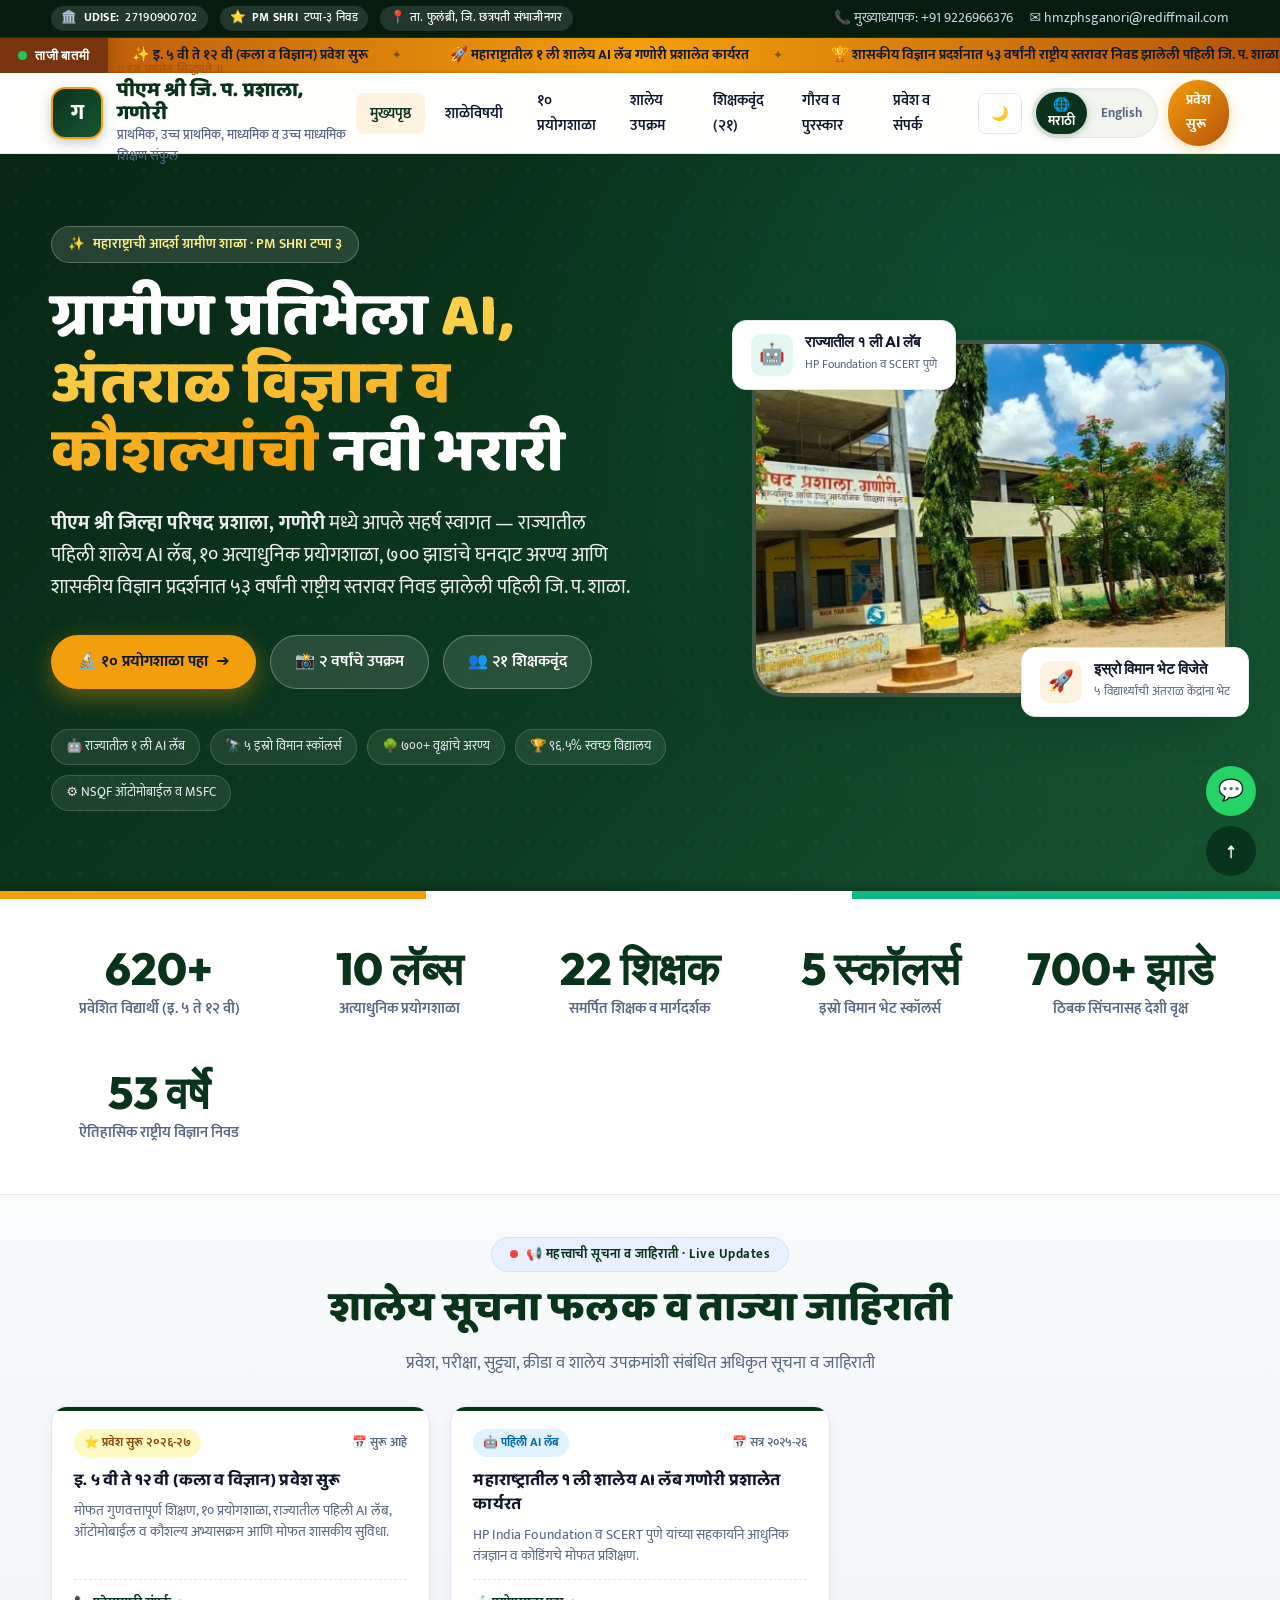
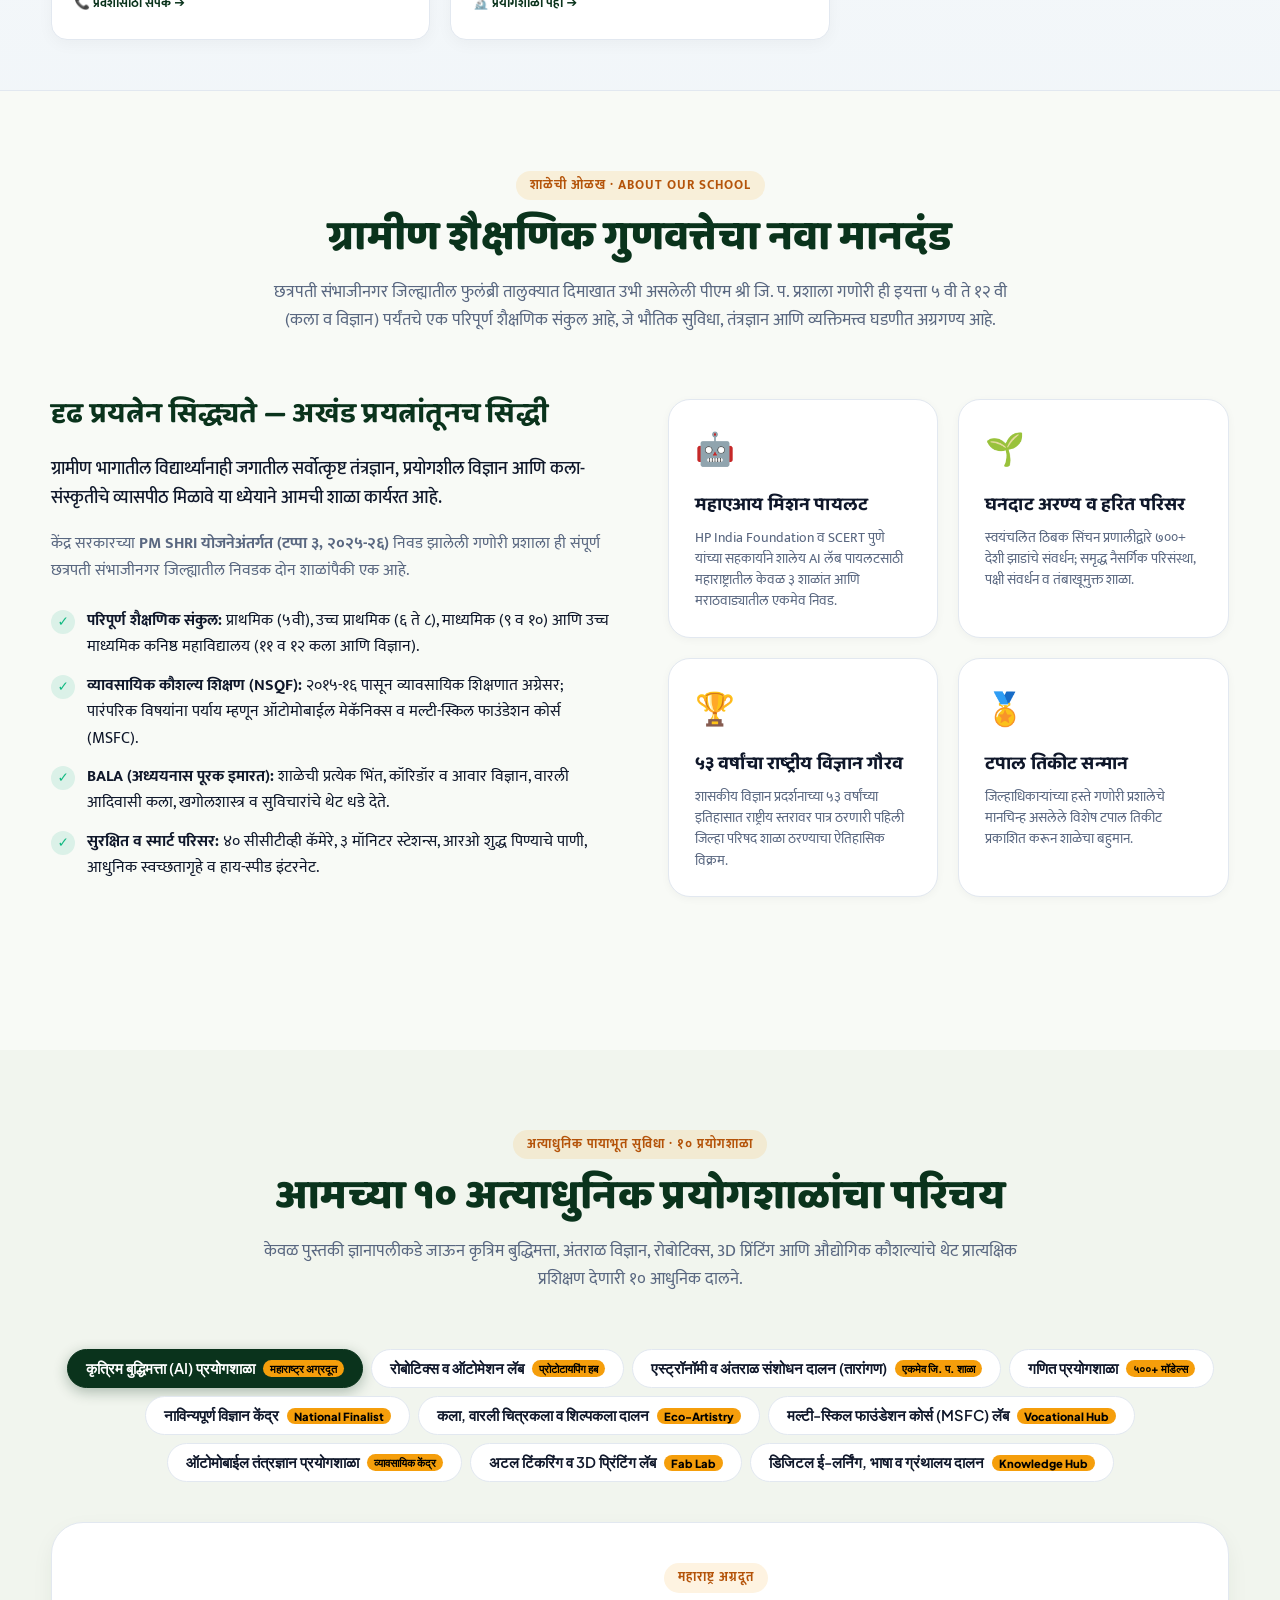
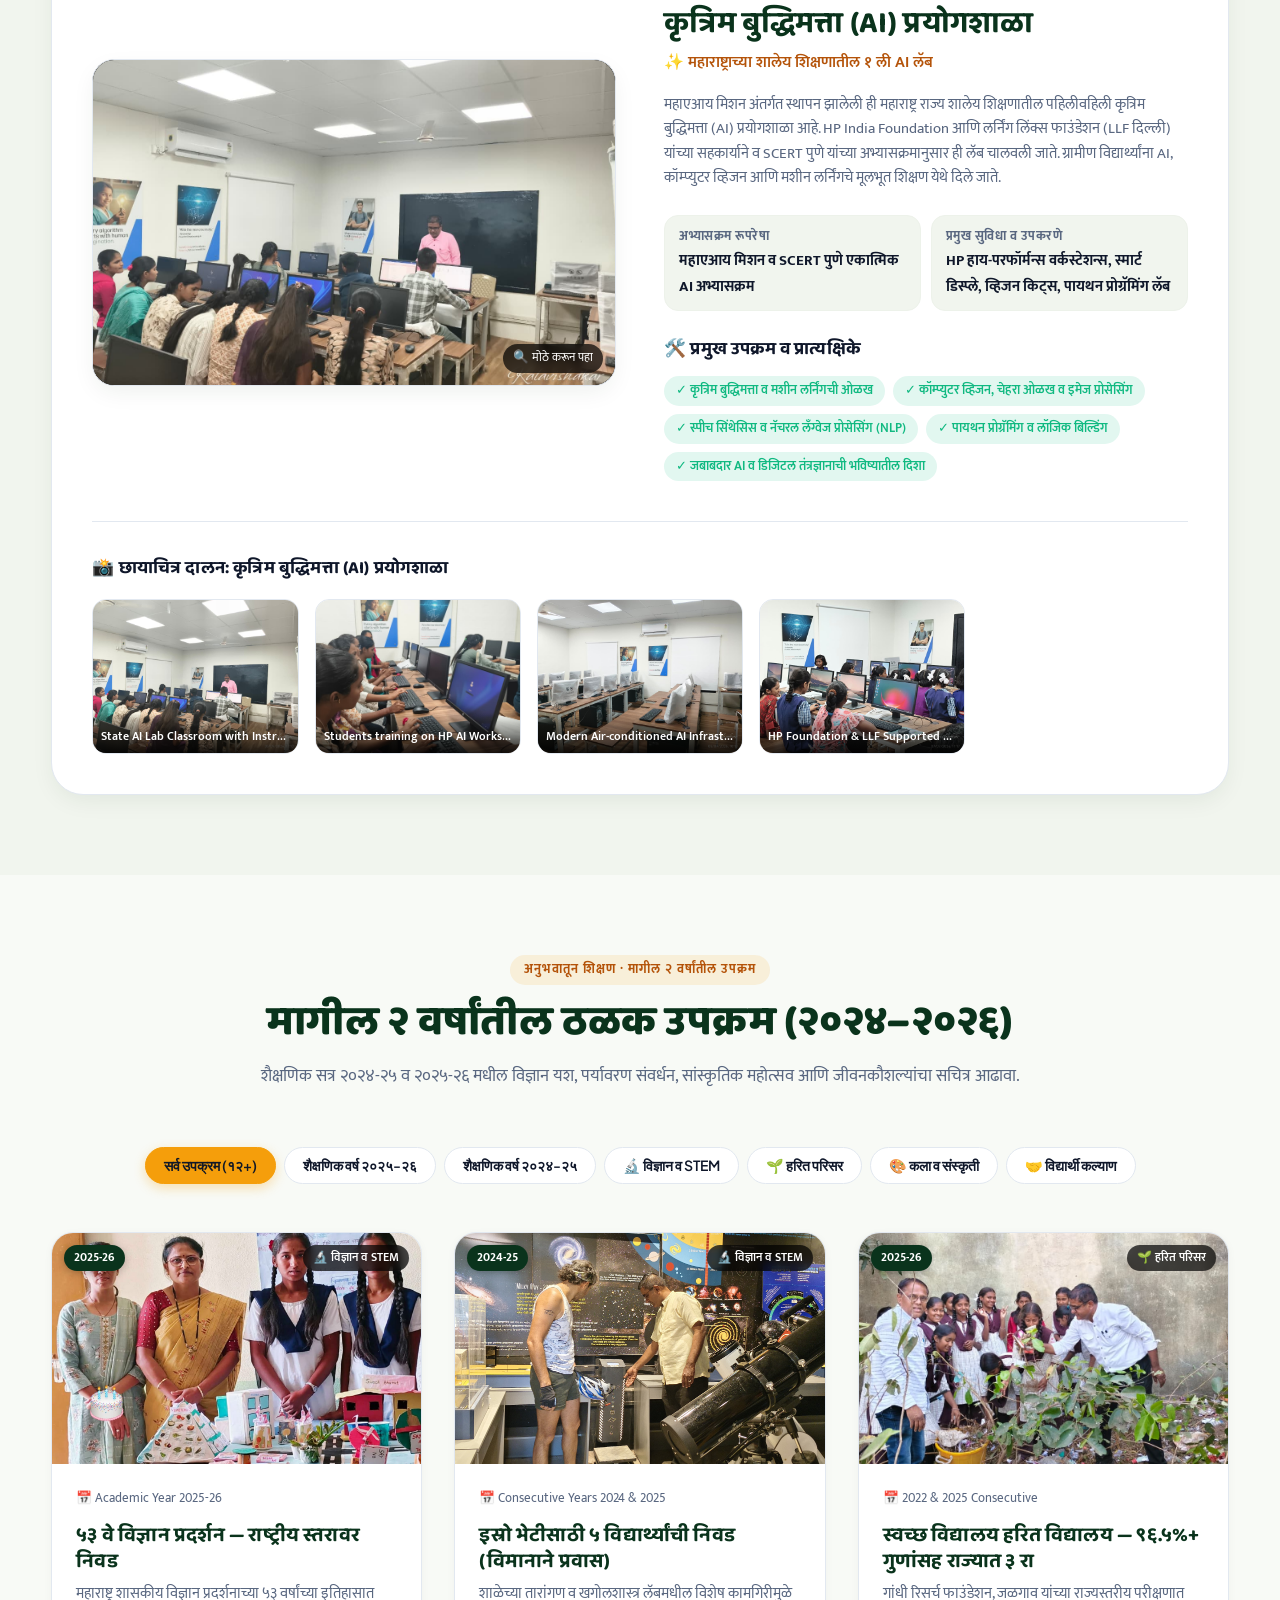
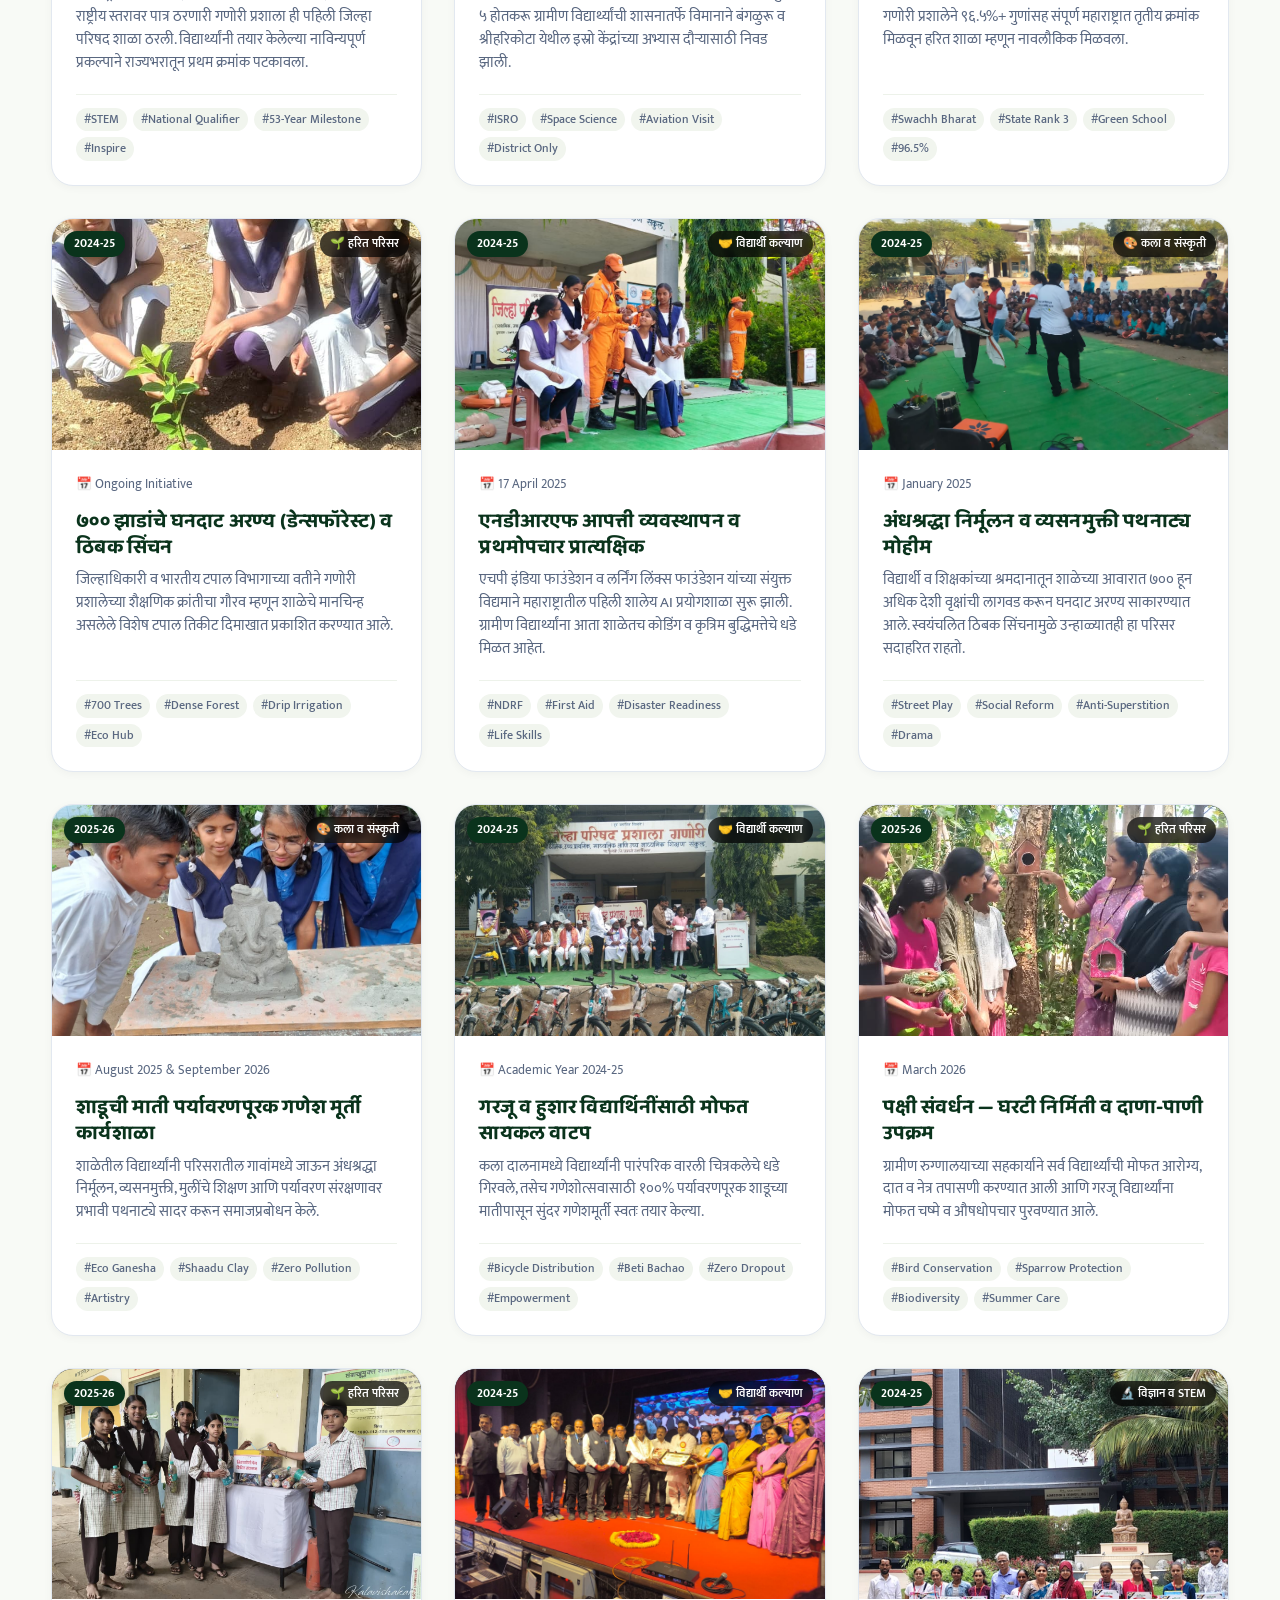
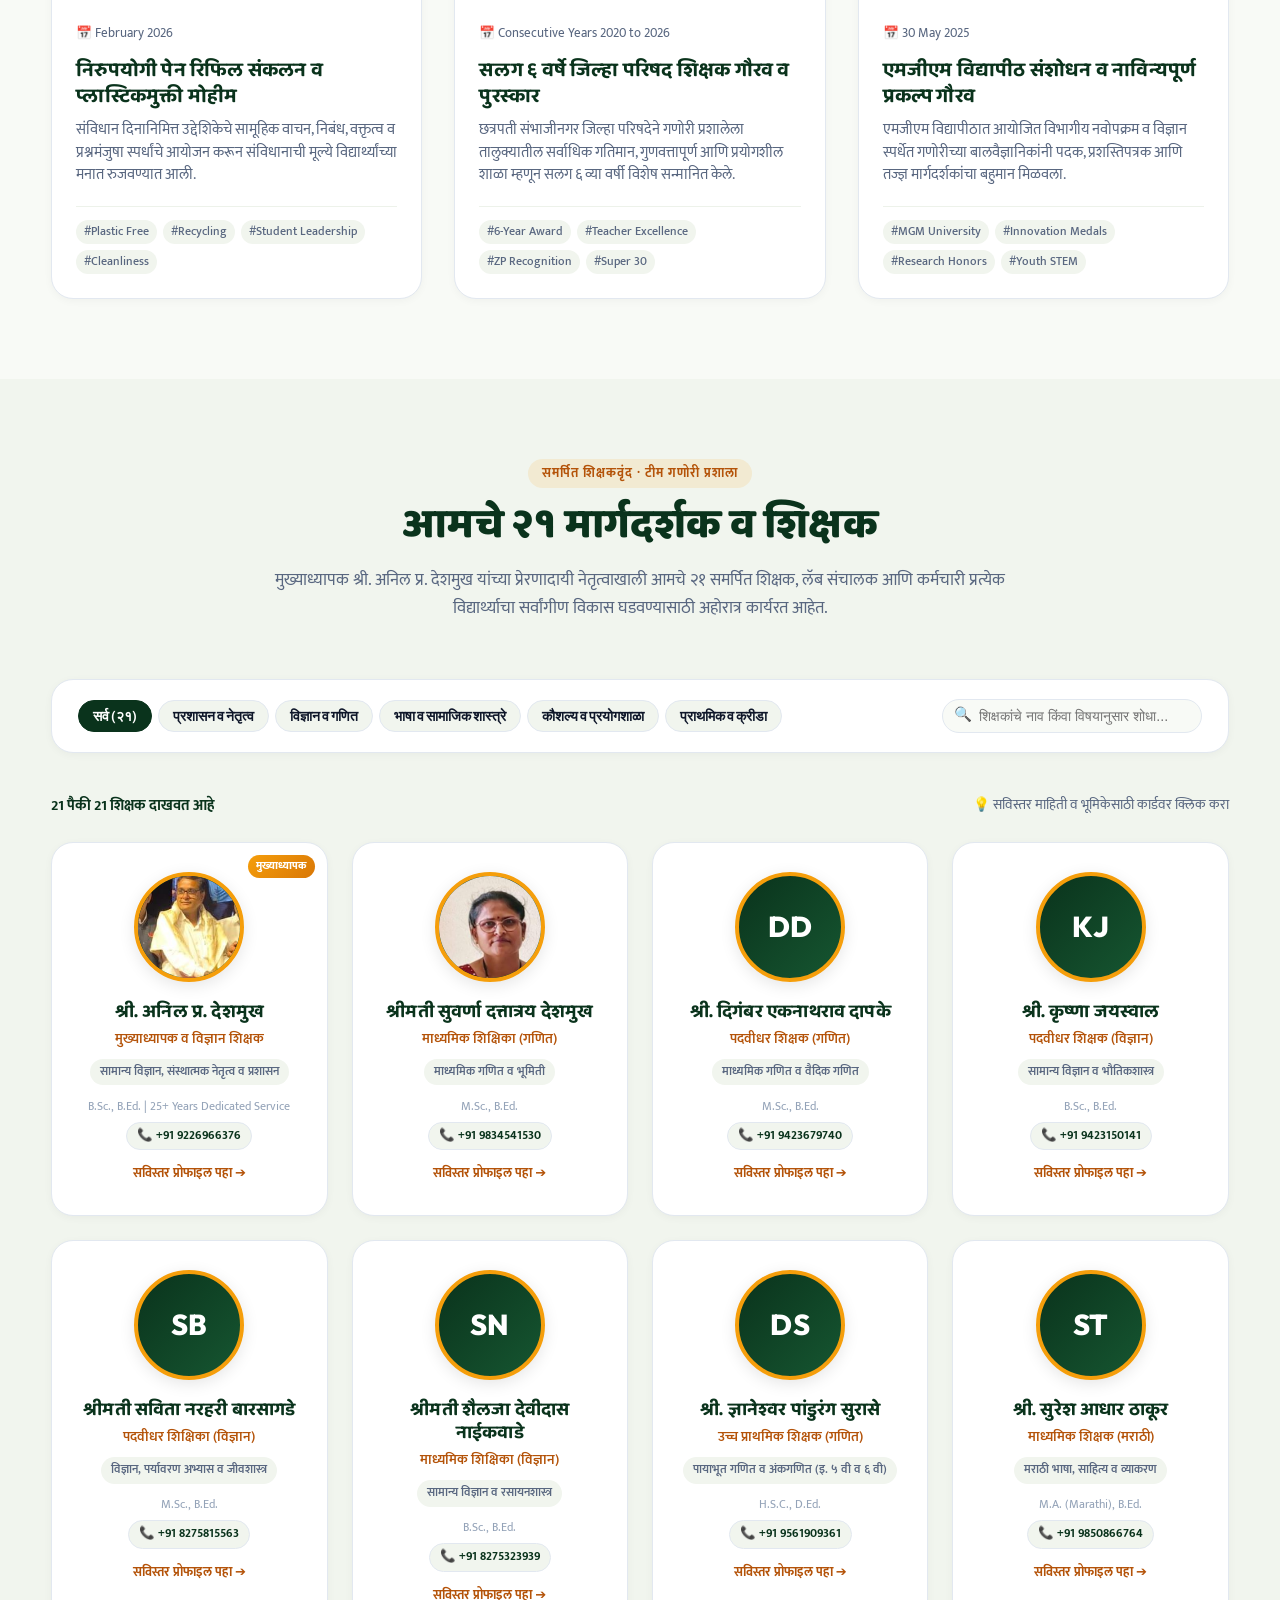
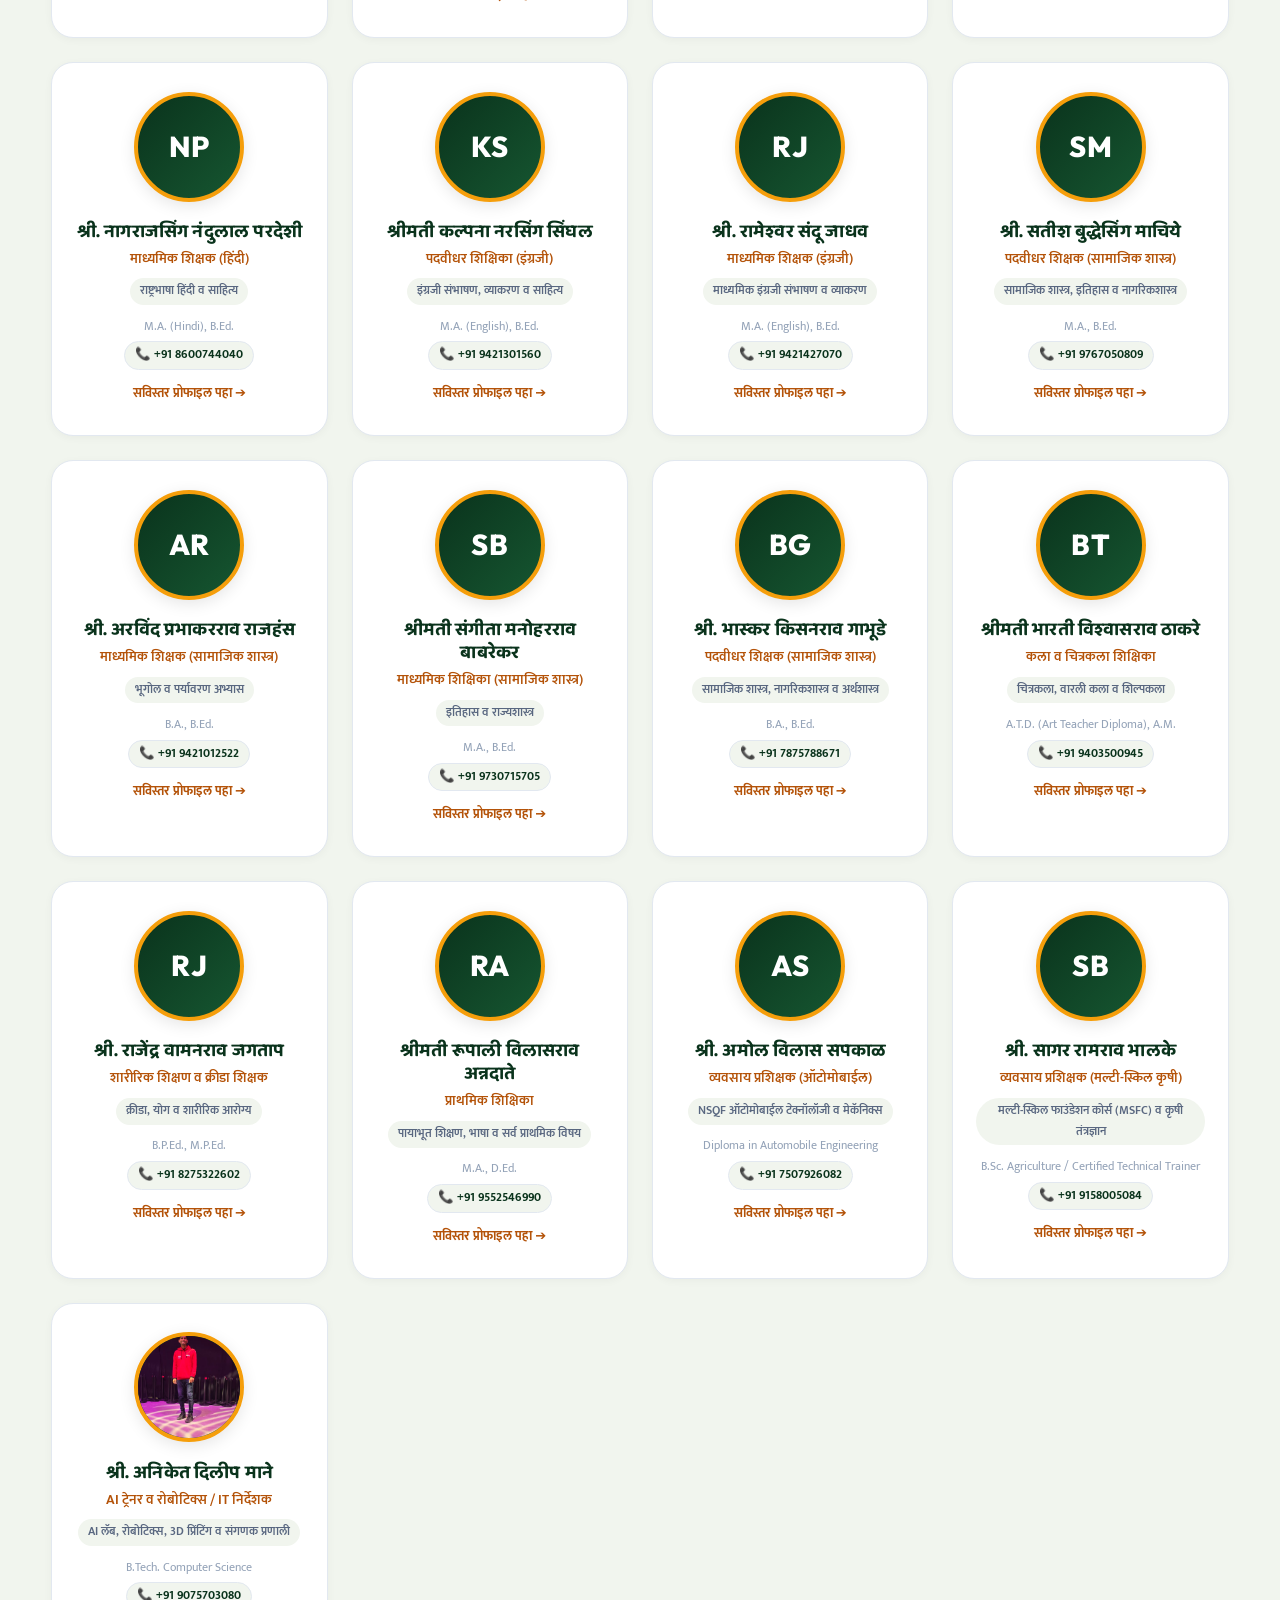
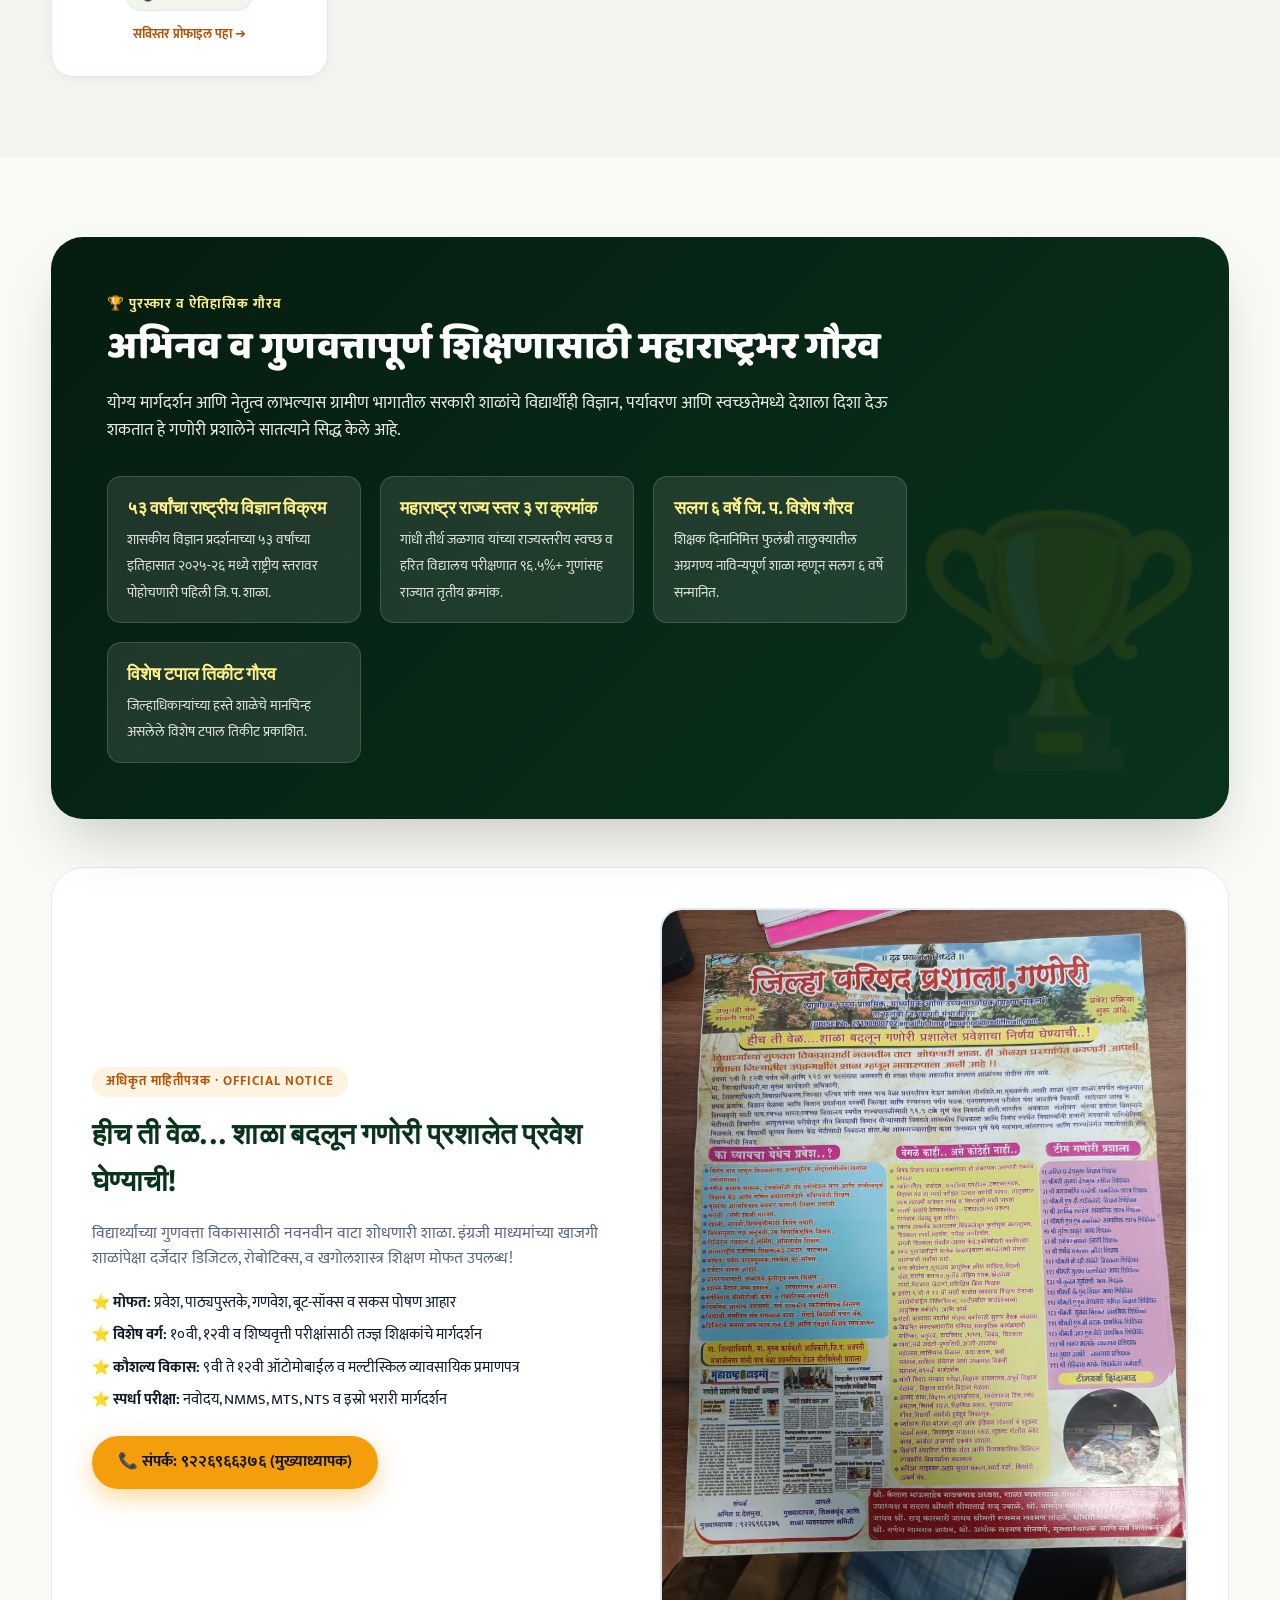
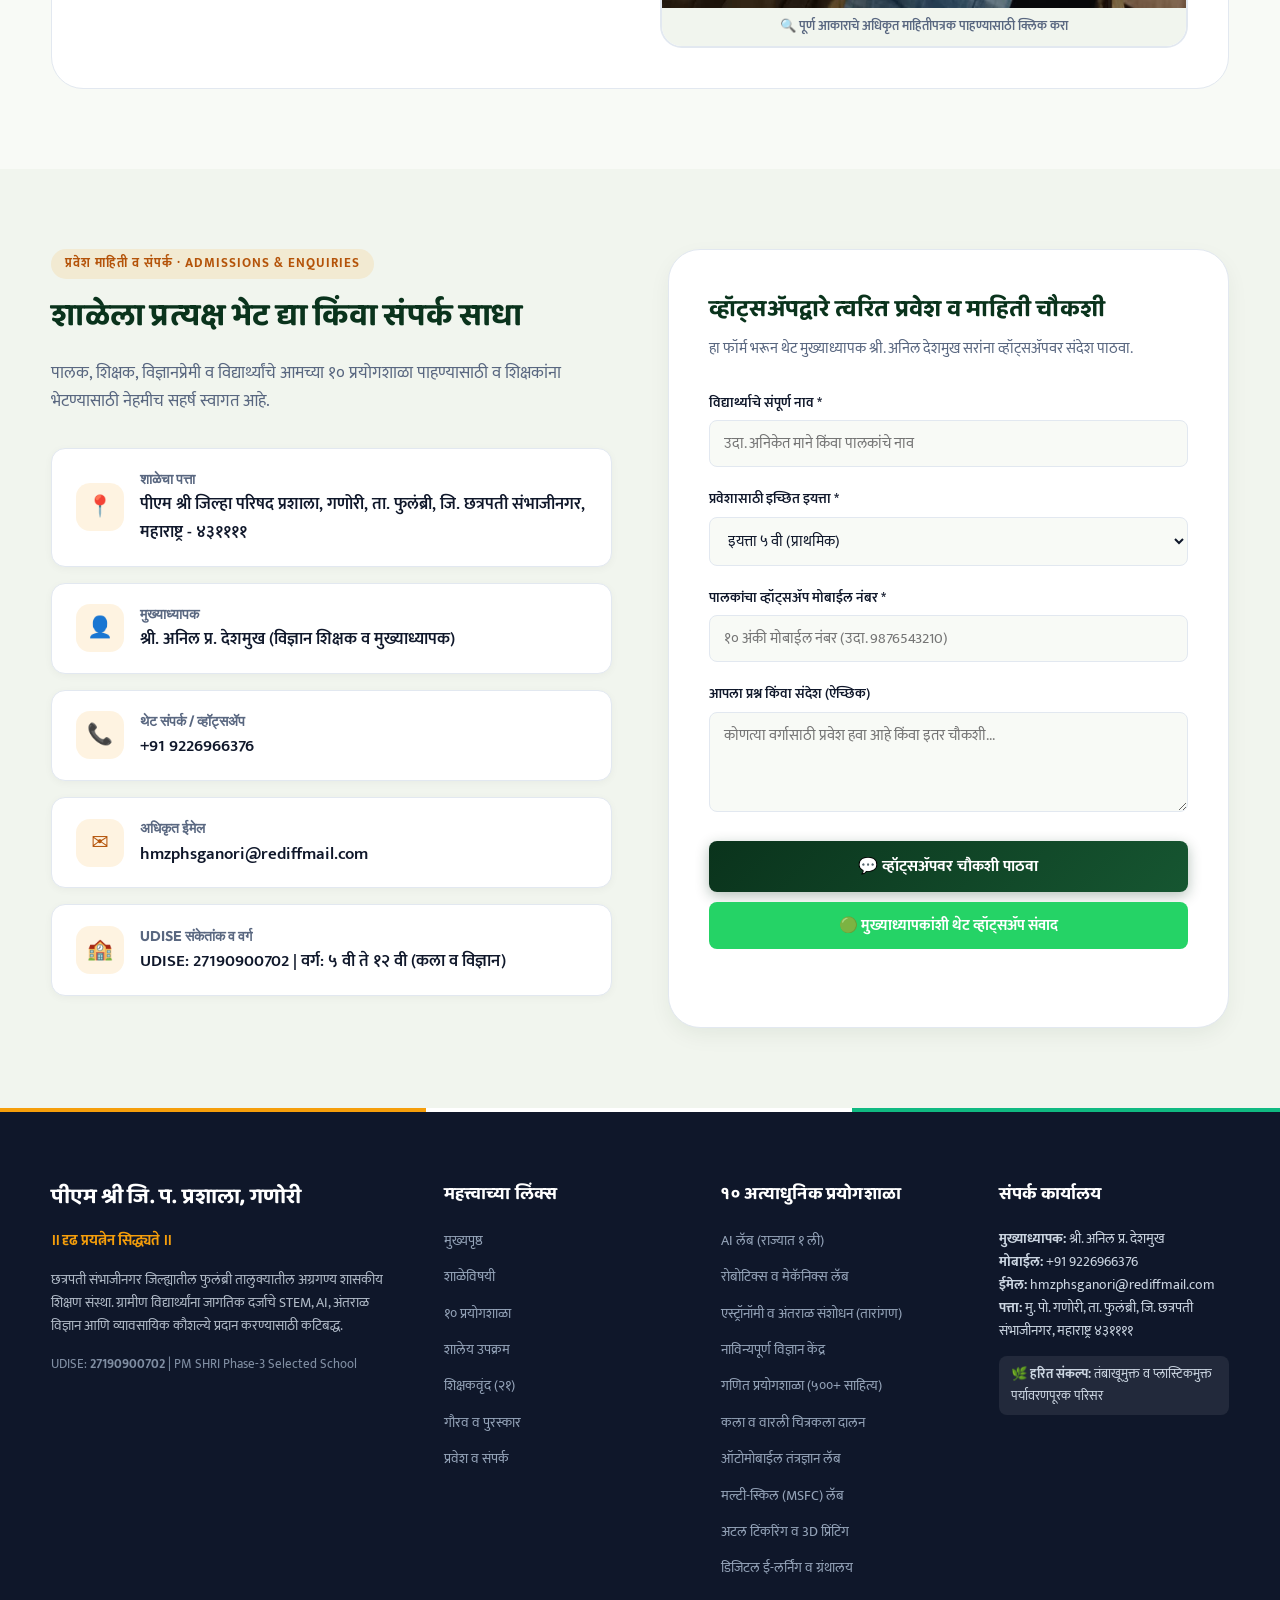
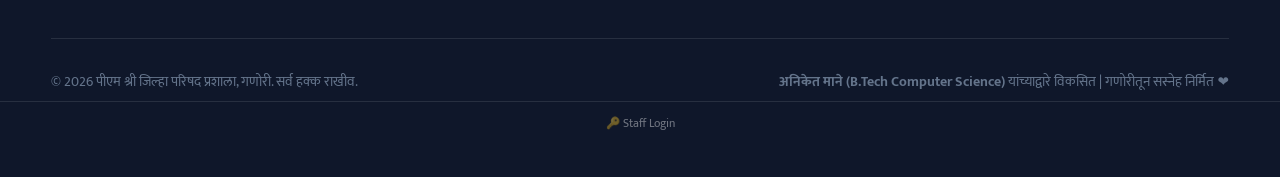
==== commit 621ae598: "Fix announcements sync: integrate live ticker, notice board, and robust Firebase cloud sync" ====
--- a/index.html
+++ b/index.html
@@ -101,6 +101,15 @@
   </header>
 
   <main>
+    <!-- High-Priority Urgent Announcement Alert Banner (Shown dynamically when type='alert') -->
+    <div id="urgentAlertBanner" style="display:none;" class="urgent-alert-banner" role="alert">
+      <div class="container urgent-alert-content">
+        <span class="urgent-alert-icon">🚨</span>
+        <div class="urgent-alert-text" id="urgentAlertText"></div>
+        <button class="urgent-alert-close" onclick="document.getElementById('urgentAlertBanner').style.display='none'" aria-label="Close Alert">✕</button>
+      </div>
+    </div>
+
     <!-- Hero Section -->
     <section class="hero-section" id="home">
       <div class="container hero-grid">
@@ -189,6 +198,28 @@
         <div class="stat-item">
           <div class="stat-number" data-count="53" data-suffix=" वर्षे">0</div>
           <div class="stat-label" data-i18n="stat_label_6">ऐतिहासिक राष्ट्रीय विज्ञान निवड</div>
+        </div>
+      </div>
+    </section>
+
+    <!-- Dedicated School Notice Board & Announcements Section -->
+    <section class="section section-announcements" id="notice-board-section">
+      <div class="container">
+        <div class="notice-board-header">
+          <div class="notice-board-pill">
+            <span class="notice-pulse-dot"></span>
+            <span data-i18n="notice_board_tag">📢 महत्त्वाची सूचना व जाहिराती · Live Updates</span>
+          </div>
+          <h2 class="section-title notice-board-title" data-i18n="notice_board_title">
+            शालेय सूचना फलक व ताज्या जाहिराती
+          </h2>
+          <p class="section-description" data-i18n="notice_board_desc">
+            प्रवेश, परीक्षा, सुट्ट्या, क्रीडा व शालेय उपक्रमांशी संबंधित अधिकृत सूचना व जाहिराती
+          </p>
+        </div>
+
+        <div id="noticeBoardContainer" class="notice-board-grid">
+          <!-- Injected dynamically via JS from Admin Panel / Firebase -->
         </div>
       </div>
     </section>
--- a/css/style.css
+++ b/css/style.css
@@ -2411,3 +2411,216 @@
     padding: 2rem 1.4rem;
   }
 }
+
+/* ==========================================================================
+   NOTICE BOARD, TICKER BADGES & ANNOUNCEMENTS STYLES
+   ========================================================================== */
+.ticker-item-announcement {
+  font-weight: 700;
+  color: var(--text-main);
+  background: rgba(26, 115, 232, 0.08);
+  border-radius: 99px;
+  padding: 4px 16px;
+  margin: 0 8px;
+  display: inline-flex;
+  align-items: center;
+}
+.ticker-badge {
+  display: inline-flex;
+  align-items: center;
+  gap: 4px;
+  font-size: 0.72rem;
+  font-weight: 800;
+  padding: 2px 8px;
+  border-radius: 99px;
+  margin-right: 8px;
+  text-transform: uppercase;
+}
+.ticker-badge-alert { background: #fee2e2; color: #b91c1c; border: 1px solid #fca5a5; }
+.ticker-badge-important { background: #fef3c7; color: #b45309; border: 1px solid #fcd34d; }
+.ticker-badge-exam { background: #ede9fe; color: #6d28d9; border: 1px solid #c4b5fd; }
+.ticker-badge-holiday { background: #dcfce7; color: #15803d; border: 1px solid #86efac; }
+.ticker-badge-info { background: #e0f2fe; color: #0369a1; border: 1px solid #7dd3fc; }
+
+/* Urgent Alert Banner */
+.urgent-alert-banner {
+  background: linear-gradient(90deg, #dc2626, #b91c1c);
+  color: white;
+  padding: 10px 0;
+  font-size: 0.92rem;
+  box-shadow: 0 4px 14px rgba(220, 38, 38, 0.25);
+  position: relative;
+  z-index: 95;
+}
+.urgent-alert-content {
+  display: flex;
+  align-items: center;
+  justify-content: space-between;
+  gap: 12px;
+}
+.urgent-alert-icon {
+  font-size: 1.2rem;
+  flex-shrink: 0;
+}
+.urgent-alert-text {
+  flex: 1;
+  line-height: 1.4;
+}
+.urgent-alert-close {
+  background: rgba(255, 255, 255, 0.2);
+  border: none;
+  color: white;
+  width: 28px;
+  height: 28px;
+  border-radius: 50%;
+  cursor: pointer;
+  display: flex;
+  align-items: center;
+  justify-content: center;
+  font-size: 0.85rem;
+  transition: background 0.2s;
+  flex-shrink: 0;
+}
+.urgent-alert-close:hover {
+  background: rgba(255, 255, 255, 0.4);
+}
+
+/* Notice Board Section */
+.section-announcements {
+  background: linear-gradient(180deg, rgba(248, 250, 252, 0.8) 0%, rgba(232, 240, 254, 0.4) 100%);
+  padding: 42px 0 50px 0;
+  border-bottom: 1px solid var(--border);
+}
+.notice-board-header {
+  text-align: center;
+  margin-bottom: 28px;
+}
+.notice-board-pill {
+  display: inline-flex;
+  align-items: center;
+  gap: 8px;
+  background: #e8f0fe;
+  color: var(--primary);
+  border: 1px solid #c2e7ff;
+  padding: 6px 18px;
+  border-radius: 99px;
+  font-size: 0.82rem;
+  font-weight: 700;
+  letter-spacing: 0.04em;
+  margin-bottom: 12px;
+}
+.notice-pulse-dot {
+  width: 8px;
+  height: 8px;
+  background: #ef4444;
+  border-radius: 50%;
+  animation: pulse-dot 1.4s infinite;
+}
+.notice-board-grid {
+  display: grid;
+  grid-template-columns: repeat(auto-fill, minmax(320px, 1fr));
+  gap: 20px;
+}
+.notice-card {
+  background: var(--surface);
+  border: 1px solid var(--border);
+  border-radius: 16px;
+  padding: 22px;
+  box-shadow: 0 4px 16px rgba(0, 0, 0, 0.04);
+  transition: transform 0.25s, box-shadow 0.25s, border-color 0.25s;
+  display: flex;
+  flex-direction: column;
+  position: relative;
+  overflow: hidden;
+}
+.notice-card:hover {
+  transform: translateY(-4px);
+  box-shadow: 0 12px 28px rgba(26, 115, 232, 0.12);
+}
+.notice-card::before {
+  content: '';
+  position: absolute;
+  top: 0;
+  left: 0;
+  right: 0;
+  height: 4px;
+  background: var(--primary);
+}
+.notice-card-alert {
+  border-color: #fca5a5;
+  background: #fff8f8;
+}
+.notice-card-alert::before {
+  background: #ef4444;
+}
+.notice-card-important {
+  border-color: #fcd34d;
+  background: #fffdf5;
+}
+.notice-card-important::before {
+  background: #f59e0b;
+}
+.notice-card-exam::before {
+  background: #8b5cf6;
+}
+.notice-card-holiday::before {
+  background: #10b981;
+}
+.notice-card-top {
+  display: flex;
+  align-items: center;
+  justify-content: space-between;
+  margin-bottom: 12px;
+  gap: 8px;
+}
+.notice-badge {
+  display: inline-flex;
+  align-items: center;
+  gap: 5px;
+  font-size: 0.75rem;
+  font-weight: 700;
+  padding: 4px 10px;
+  border-radius: 99px;
+}
+.notice-badge-alert { background: #fee2e2; color: #b91c1c; }
+.notice-badge-important { background: #fef3c7; color: #b45309; }
+.notice-badge-exam { background: #ede9fe; color: #6d28d9; }
+.notice-badge-holiday { background: #dcfce7; color: #15803d; }
+.notice-badge-info { background: #e0f2fe; color: #0369a1; }
+.notice-badge-gold { background: #fef9c3; color: #854d0e; }
+.notice-badge-blue { background: #e0f2fe; color: #0369a1; }
+.notice-date {
+  font-size: 0.75rem;
+  color: var(--text-muted);
+  font-weight: 600;
+}
+.notice-card-title {
+  font-size: 1.05rem;
+  font-weight: 700;
+  color: var(--text-main);
+  line-height: 1.45;
+  margin-bottom: 8px;
+}
+.notice-card-desc {
+  font-size: 0.85rem;
+  color: var(--text-muted);
+  line-height: 1.55;
+  margin-bottom: 12px;
+}
+.notice-card-footer {
+  margin-top: auto;
+  padding-top: 10px;
+  border-top: 1px dashed var(--border);
+}
+.notice-link {
+  font-size: 0.8rem;
+  color: var(--primary);
+  font-weight: 700;
+  text-decoration: none;
+  display: inline-flex;
+  align-items: center;
+  gap: 4px;
+}
+.notice-link:hover {
+  text-decoration: underline;
+}
